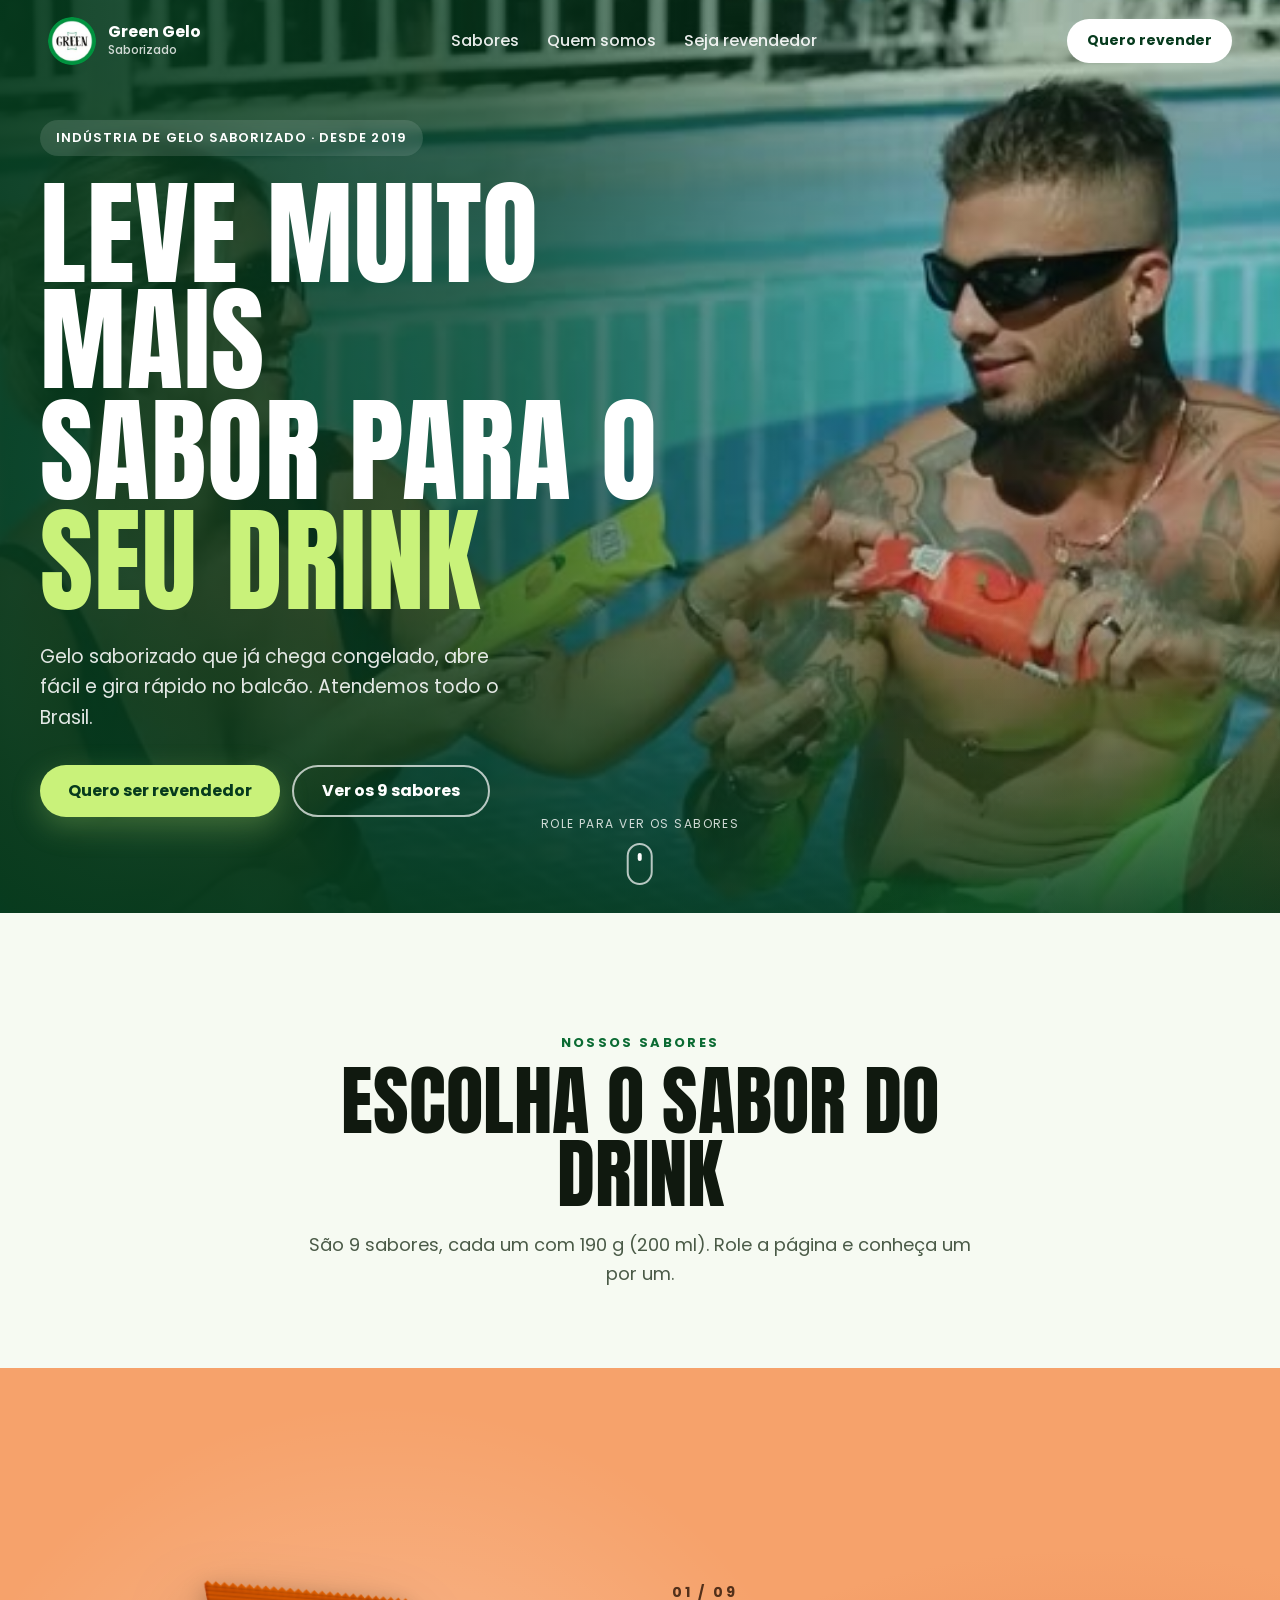
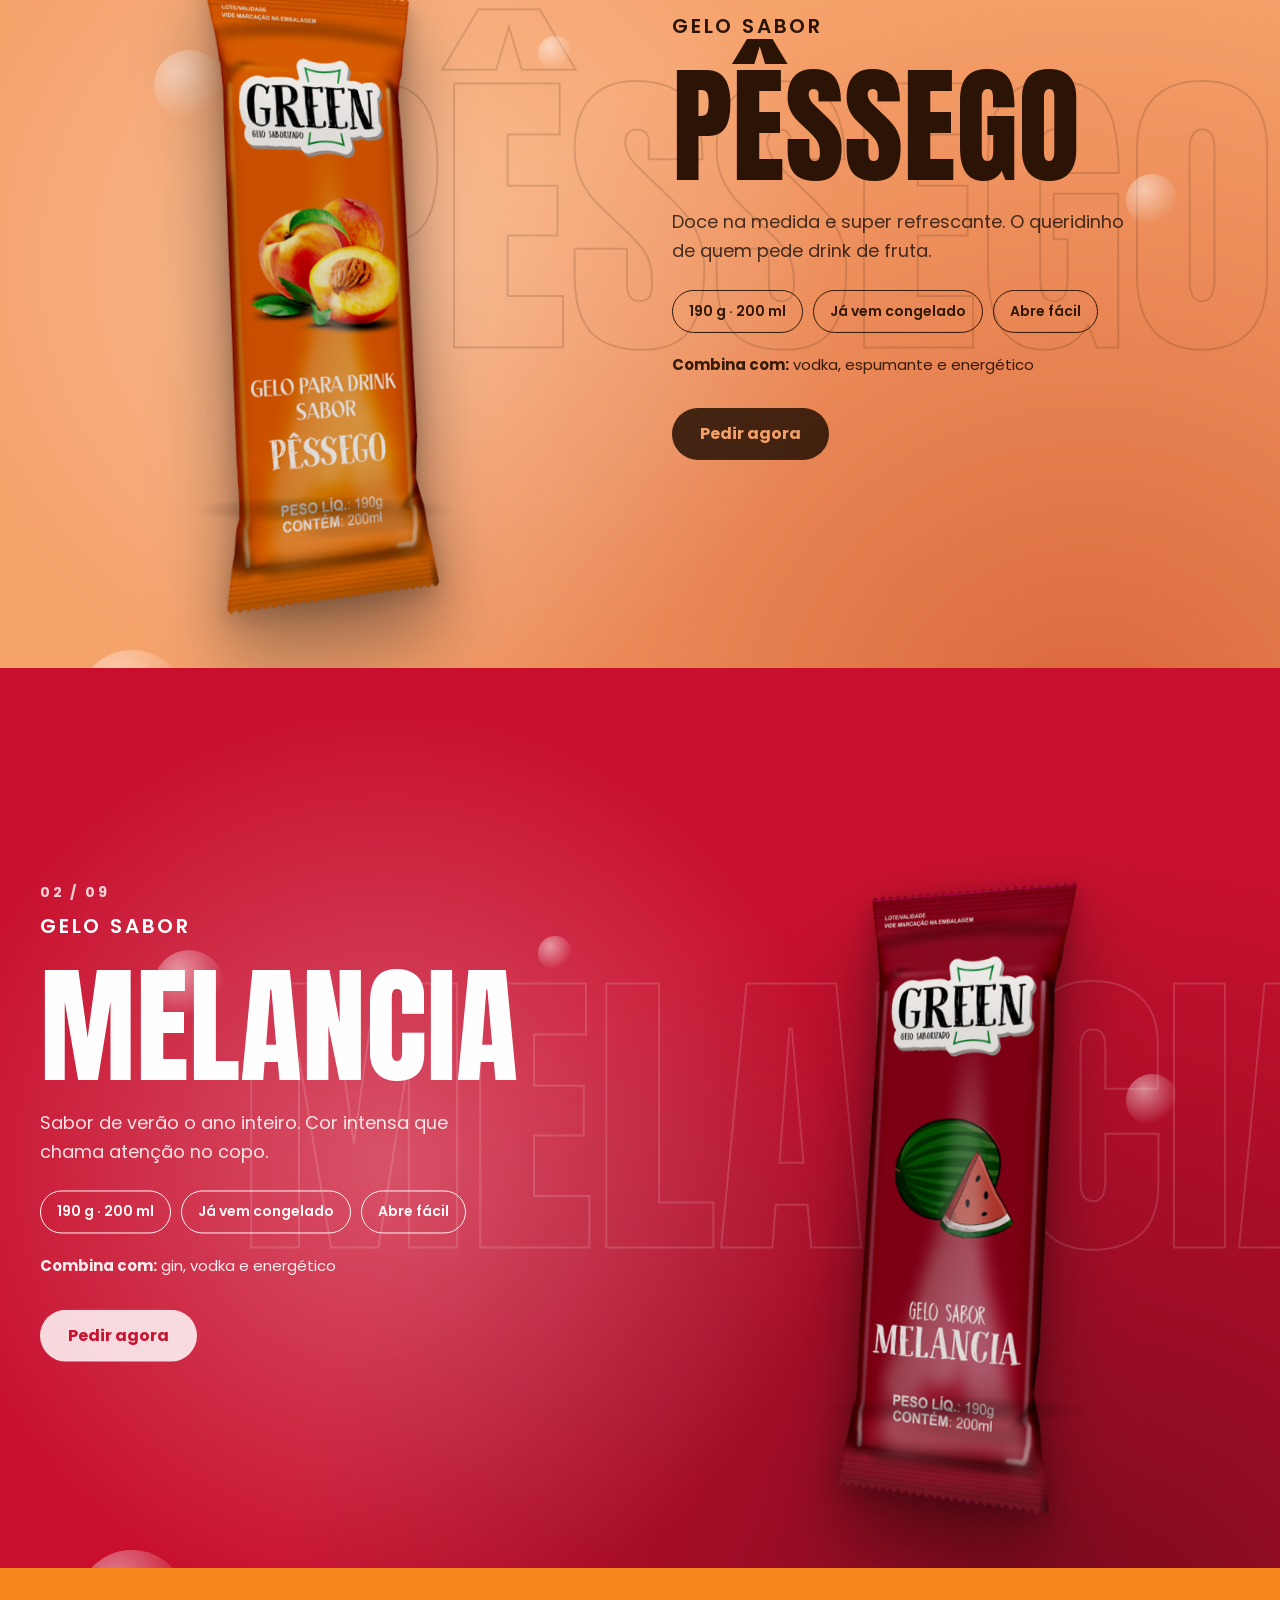
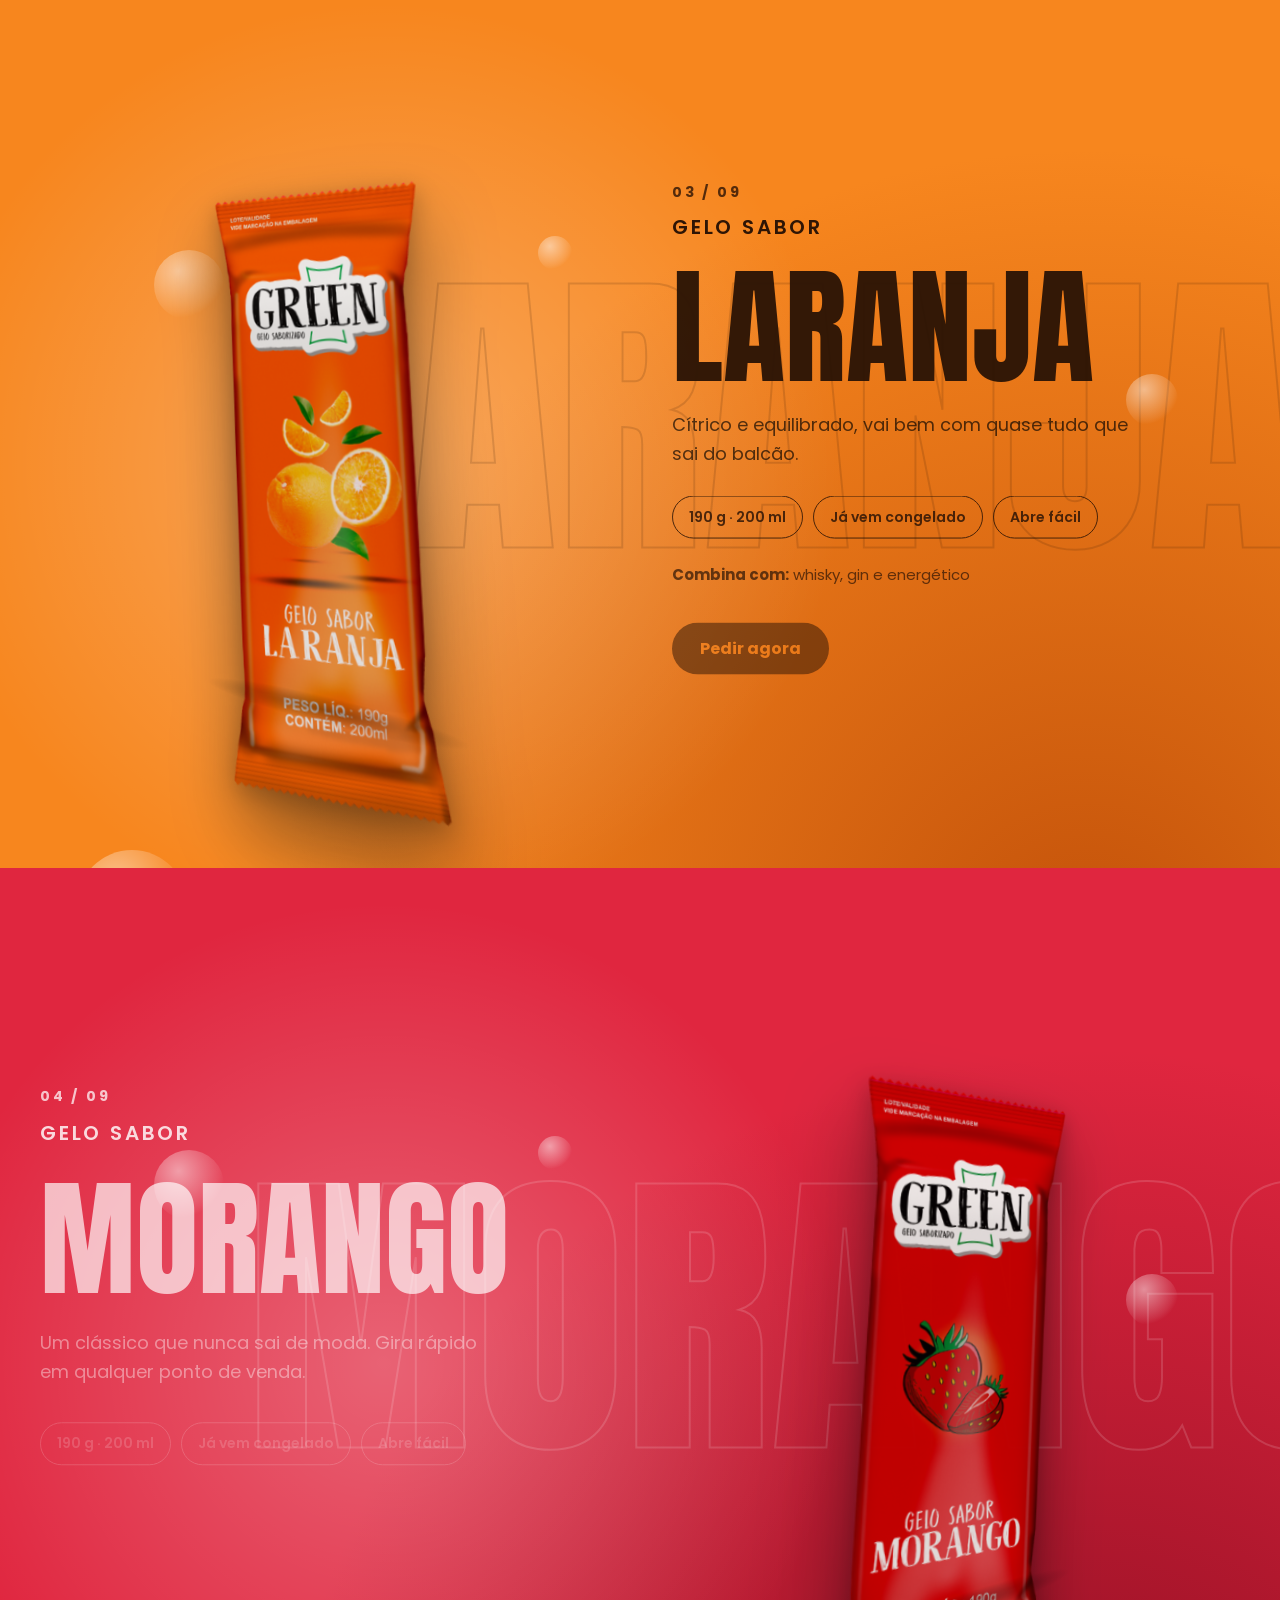
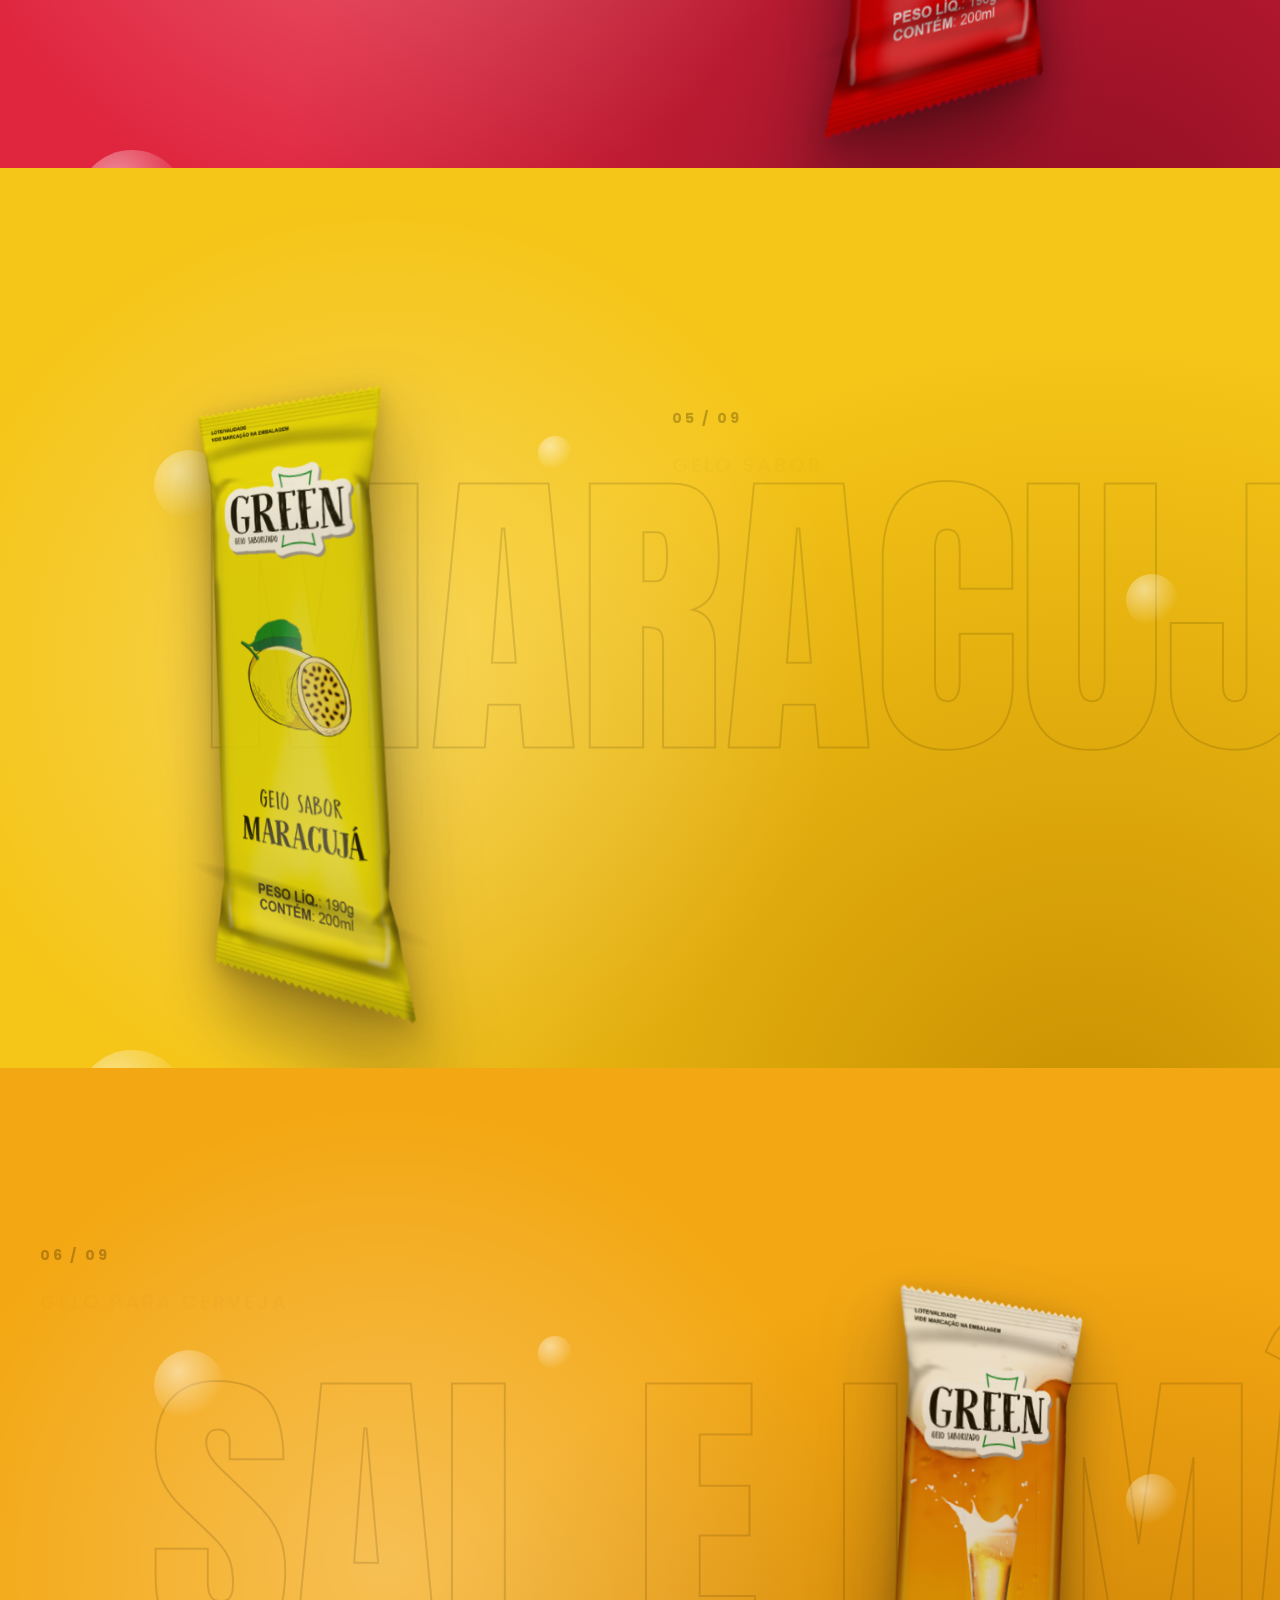
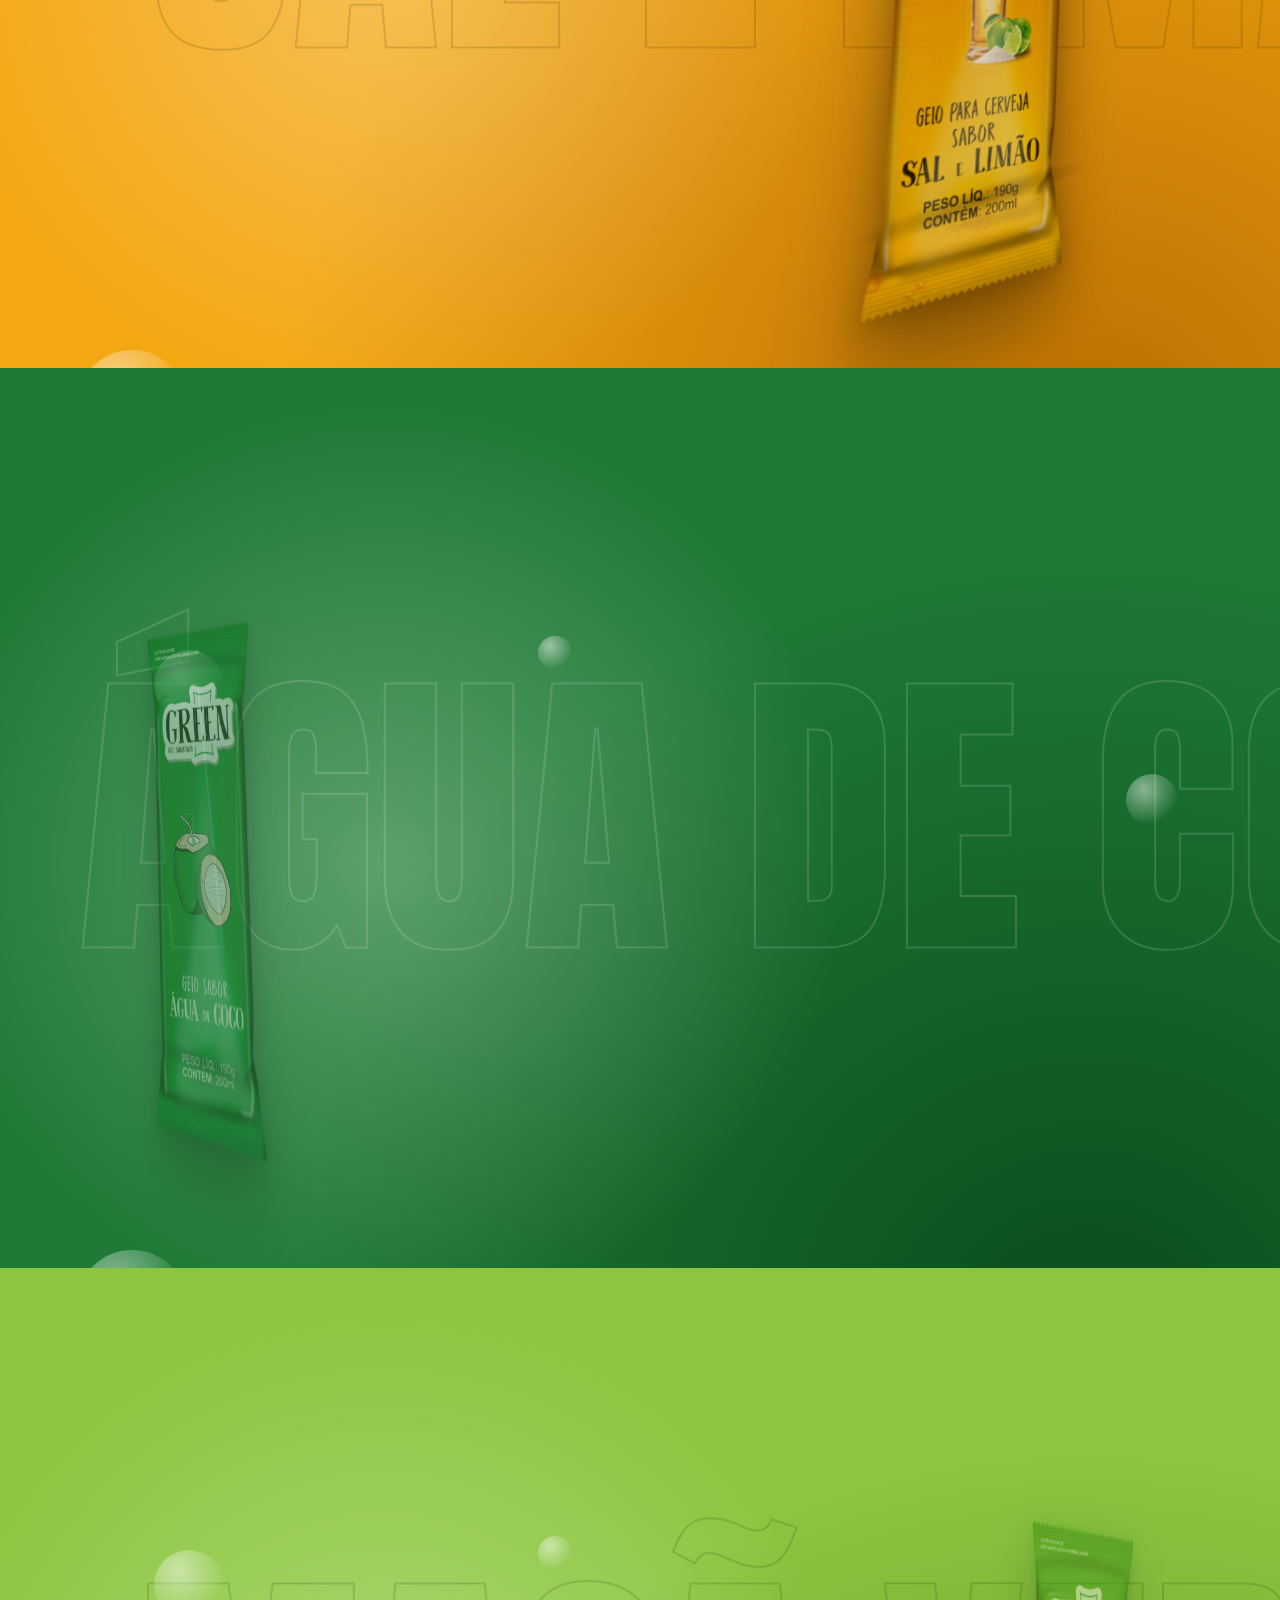
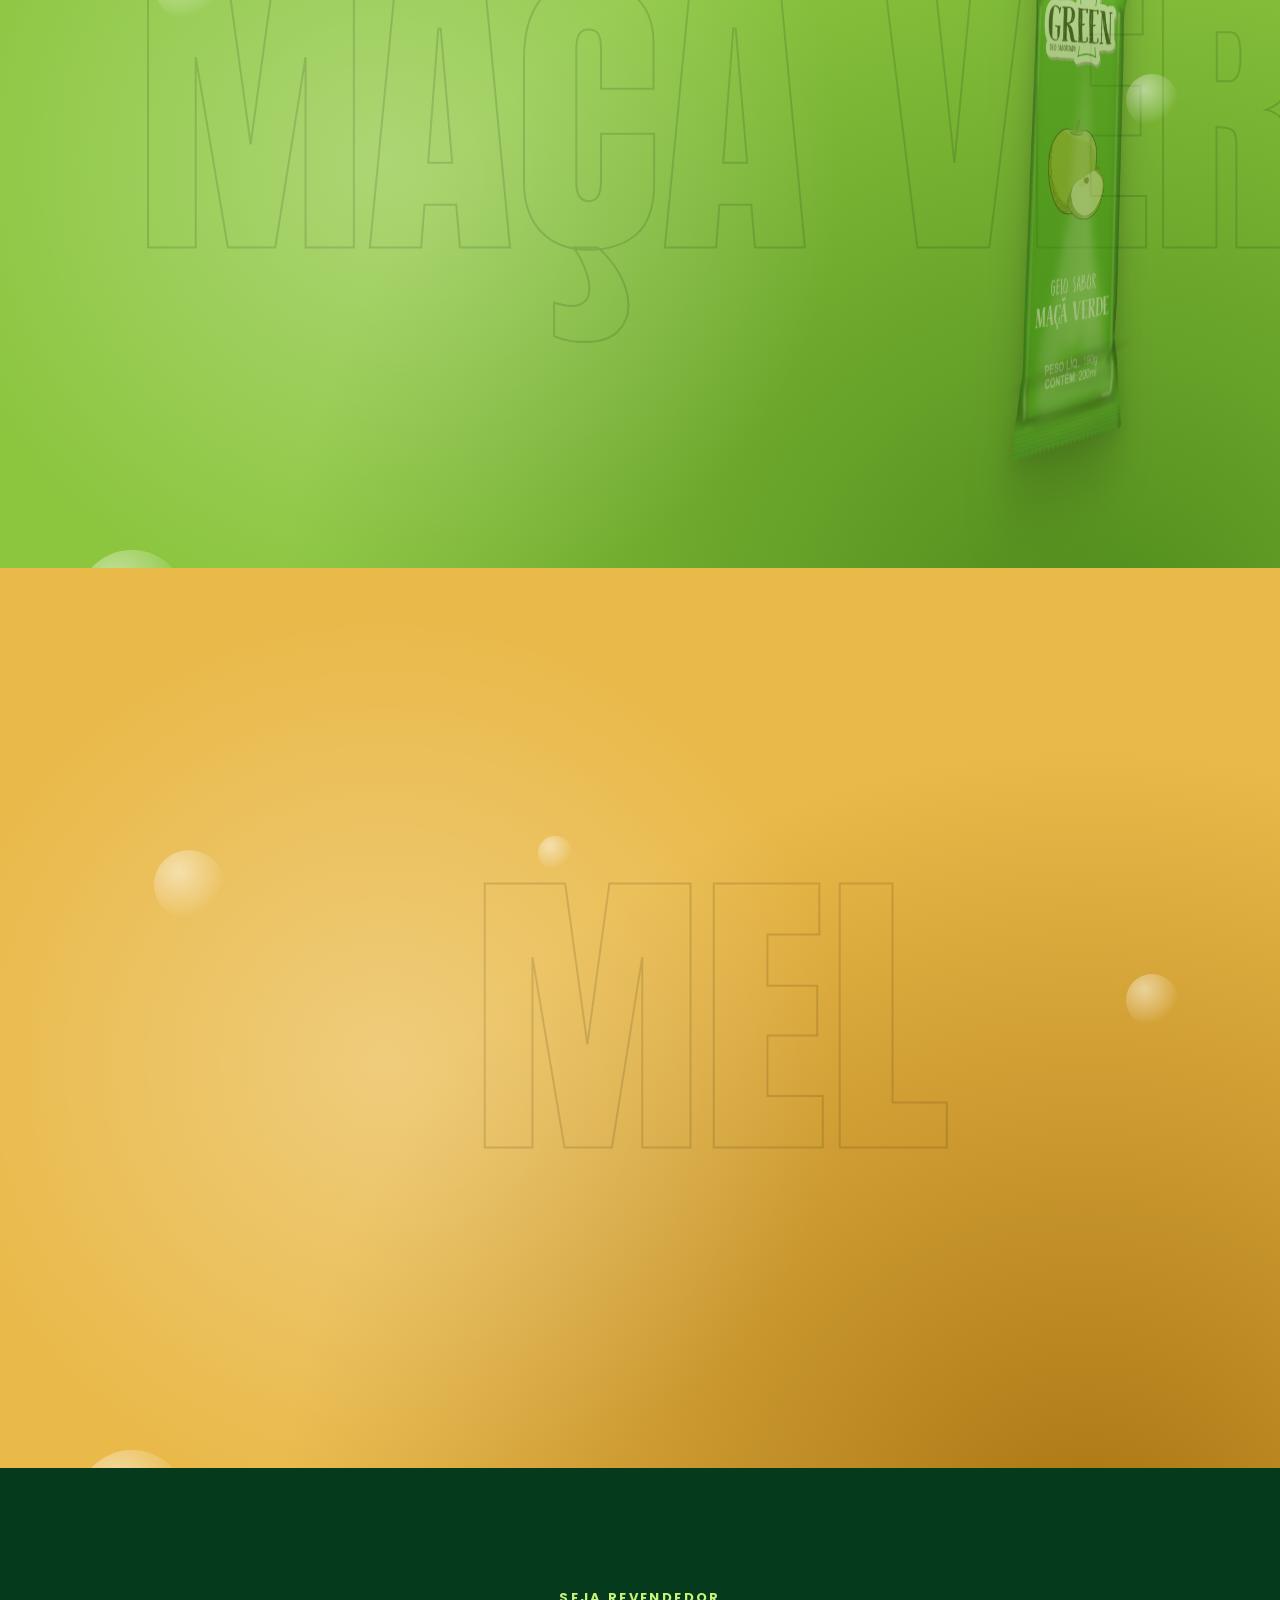
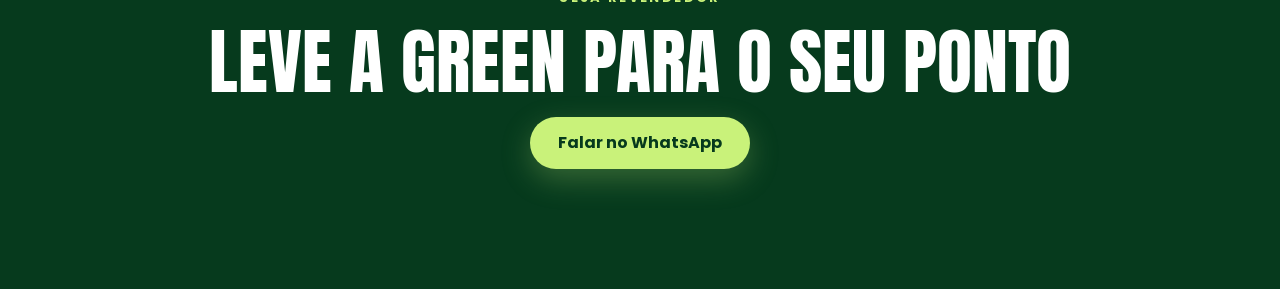
==== index.html @ b9107d9c "v1: hero com vídeo em tela cheia e banners de sabor animados Co-Authored-By: Claude Opus 5.5 <norepl" ====
<!doctype html>
<html lang="pt-BR">
<head>
  <meta charset="utf-8">
  <meta name="viewport" content="width=device-width, initial-scale=1">
  <title>Green Gelo Saborizado | Gelo para drink para revendedores</title>
  <meta name="description" content="Indústria de gelo saborizado em São Paulo desde 2019. 9 sabores, já vem congelado e reposição rápida. Seja um revendedor Green.">
  <meta name="theme-color" content="#063A1D">
  <link rel="icon" href="assets/img/logo-green.png">
  <link rel="preconnect" href="https://fonts.googleapis.com">
  <link rel="preconnect" href="https://fonts.gstatic.com" crossorigin>
  <link href="https://fonts.googleapis.com/css2?family=Anton&family=Poppins:wght@400;500;600;700;800&display=swap" rel="stylesheet">
  <link rel="stylesheet" href="css/style.css">
</head>
<body>

  <!-- ============ CABEÇALHO ============ -->
  <header class="topo" id="topo">
    <a class="topo__marca" href="#inicio" aria-label="Green Gelo Saborizado — início">
      <img src="assets/img/logo-green.png" alt="" width="48" height="48">
      <span>Green Gelo<br><small>Saborizado</small></span>
    </a>
    <nav class="topo__nav" aria-label="Menu principal">
      <a href="#sabores">Sabores</a>
      <a href="#quem-somos">Quem somos</a>
      <a href="#revenda">Seja revendedor</a>
    </nav>
    <a class="botao botao--claro topo__cta" href="#revenda">Quero revender</a>
  </header>

  <main>

    <!-- ============ SEÇÃO 1 · HERO COM VÍDEO EM TELA CHEIA ============ -->
    <section class="hero" id="inicio">
      <video class="hero__video" autoplay muted loop playsinline preload="auto"
             poster="assets/video/hero-poster.jpg" aria-hidden="true">
        <source src="assets/video/hero-loop.mp4" type="video/mp4">
      </video>
      <div class="hero__sombra" aria-hidden="true"></div>

      <div class="hero__conteudo">
        <p class="hero__selo">Indústria de gelo saborizado · Desde 2019</p>
        <h1 class="hero__titulo">
          <span class="linha"><span>Leve muito mais</span></span>
          <span class="linha"><span>sabor para o</span></span>
          <span class="linha"><span class="destaque">seu drink</span></span>
        </h1>
        <p class="hero__texto">Gelo saborizado que já chega congelado, abre fácil e gira rápido no balcão. Atendemos todo o Brasil.</p>
        <div class="hero__acoes">
          <a class="botao botao--limao" href="#revenda">Quero ser revendedor</a>
          <a class="botao botao--contorno" href="#sabores">Ver os 9 sabores</a>
        </div>
      </div>

      <a class="hero__rolar" href="#sabores" aria-label="Rolar para os sabores">
        <span>Role para ver os sabores</span>
        <i aria-hidden="true"></i>
      </a>
    </section>

    <!-- ============ SEÇÃO 2 · SABORES (BANNERS NO SCROLL) ============ -->
    <section class="sabores" id="sabores" aria-label="Sabores">
      <header class="sabores__intro">
        <p class="rotulo">Nossos sabores</p>
        <h2>Escolha o sabor do drink</h2>
        <p>São 9 sabores, cada um com 190 g (200 ml). Role a página e conheça um por um.</p>
      </header>

      <!-- Navegação lateral (pontos) -->
      <nav class="sabores__pontos" aria-label="Ir para um sabor" id="pontos"></nav>

      <!-- Os banners são gerados pelo js/main.js a partir da lista SABORES -->
      <div id="lista-sabores"></div>
    </section>

    <!-- Próximas seções entram aqui (quem somos, revenda, FAQ...) -->
    <section class="proxima" id="revenda">
      <p class="rotulo">Seja revendedor</p>
      <h2>Leve a Green para o seu ponto</h2>
      <a class="botao botao--limao" href="https://wa.me/5511994814543?text=Ol%C3%A1%2C%20Green!%20Vim%20pelo%20site%20e%20quero%20saber%20como%20ser%20revendedor.">Falar no WhatsApp</a>
    </section>

  </main>

  <template id="tpl-sabor">
    <article class="banner">
      <div class="banner__fundo" aria-hidden="true">
        <span class="banner__marca-dagua"></span>
        <span class="bolha b1"></span><span class="bolha b2"></span><span class="bolha b3"></span>
        <span class="bolha b4"></span><span class="bolha b5"></span>
      </div>
      <div class="banner__grade">
        <div class="banner__palco">
          <div class="banner__pacote">
            <div class="banner__flutua">
              <img class="banner__img" alt="" width="286" height="760" loading="lazy">
            </div>
          </div>
          <span class="banner__chao" aria-hidden="true"></span>
        </div>
        <div class="banner__info">
          <p class="banner__contador"></p>
          <p class="banner__pre"></p>
          <h3 class="banner__nome"></h3>
          <p class="banner__desc"></p>
          <ul class="banner__fichas"></ul>
          <p class="banner__combina"></p>
          <a class="botao banner__botao" target="_blank" rel="noopener">Pedir agora</a>
        </div>
      </div>
    </article>
  </template>

  <script src="js/vendor/gsap.min.js"></script>
  <script src="js/vendor/ScrollTrigger.min.js"></script>
  <script src="js/main.js"></script>
</body>
</html>
---- css/style.css ----
/* =========================================================
   Green Gelo — nova versão
   Fontes: Anton (títulos) + Poppins (texto)
   ========================================================= */

:root{
  --verde-noite:#063A1D;
  --verde:#0B6B33;
  --verde-vivo:#16A34A;
  --limao:#C9F27A;
  --creme:#F6FAF2;
  --tinta:#10190F;
  --raio:999px;
  --largura:1200px;
  --fonte-titulo:"Anton", "Impact", sans-serif;
  --fonte-texto:"Poppins", system-ui, sans-serif;
}

*,*::before,*::after{box-sizing:border-box}
html{scroll-behavior:smooth}
body{margin:0;font-family:var(--fonte-texto);color:var(--tinta);background:var(--verde-noite);-webkit-font-smoothing:antialiased}
img,video{display:block;max-width:100%}
a{color:inherit}
h1,h2,h3{margin:0}

/* ---------- Botões ---------- */
.botao{display:inline-flex;align-items:center;justify-content:center;gap:10px;min-height:52px;padding:0 28px;border-radius:var(--raio);font-weight:700;font-size:16px;text-decoration:none;transition:transform .25s ease, background-color .25s ease, color .25s ease, box-shadow .25s ease}
.botao:hover{transform:translateY(-2px)}
.botao:focus-visible{outline:3px solid #fff;outline-offset:3px}
.botao--limao{background:var(--limao);color:var(--verde-noite);box-shadow:0 10px 30px rgba(201,242,122,.25)}
.botao--claro{background:#fff;color:var(--verde-noite)}
.botao--contorno{border:2px solid rgba(255,255,255,.7);color:#fff}
.botao--contorno:hover{background:#fff;color:var(--verde-noite)}
.rotulo{margin:0 0 12px;font-size:13px;font-weight:700;letter-spacing:.18em;text-transform:uppercase}

/* ---------- Cabeçalho ---------- */
.topo{position:fixed;inset:0 0 auto 0;z-index:50;display:flex;align-items:center;justify-content:space-between;gap:24px;padding:16px clamp(16px,4vw,48px);color:#fff;transition:background-color .35s ease, padding .35s ease, box-shadow .35s ease}
.topo.rolou{background:rgba(6,58,29,.92);backdrop-filter:blur(10px);padding-block:10px;box-shadow:0 8px 30px rgba(0,0,0,.2)}
.topo__marca{display:flex;align-items:center;gap:12px;text-decoration:none;font-weight:700;line-height:1.05}
.topo__marca img{width:48px;height:48px;border-radius:50%}
.topo__marca small{font-weight:500;font-size:12px;opacity:.8}
.topo__nav{display:flex;gap:28px;font-weight:500}
.topo__nav a{text-decoration:none;padding:12px 0;opacity:.9}
.topo__nav a:hover{opacity:1;text-decoration:underline;text-underline-offset:6px}
.topo__cta{min-height:44px;padding:0 20px;font-size:14px}

/* ---------- Seção 1 · Hero ---------- */
.hero{position:relative;min-height:100vh;min-height:100svh;display:flex;align-items:center;overflow:hidden;color:#fff;isolation:isolate}
.hero__video{position:absolute;inset:0;width:100%;height:100%;object-fit:cover;object-position:center 40%;z-index:-2;transform:scale(1.05)}
.hero__sombra{position:absolute;inset:0;z-index:-1;background:
  linear-gradient(90deg, rgba(6,58,29,.92) 0%, rgba(6,58,29,.70) 38%, rgba(6,58,29,.15) 75%),
  linear-gradient(0deg, rgba(6,58,29,.85) 0%, rgba(6,58,29,0) 35%)}
.hero__conteudo{width:min(var(--largura),100% - 32px);margin:0 auto;padding:120px 0 96px}
.hero__selo{display:inline-block;margin:0 0 24px;padding:8px 16px;border-radius:var(--raio);background:rgba(255,255,255,.12);backdrop-filter:blur(6px);font-size:13px;font-weight:600;letter-spacing:.08em;text-transform:uppercase}
.hero__titulo{font-family:var(--fonte-titulo);font-weight:400;text-transform:uppercase;font-size:clamp(52px,9vw,128px);line-height:.92;letter-spacing:.01em;max-width:11ch}
.hero__titulo .linha{display:block;overflow:hidden;padding-bottom:.04em}
.hero__titulo .linha > span{display:inline-block}
.hero__titulo .destaque{color:var(--limao)}
.hero__texto{max-width:480px;margin:24px 0 32px;font-size:clamp(16px,1.6vw,19px);line-height:1.6;color:rgba(255,255,255,.88)}
.hero__acoes{display:flex;flex-wrap:wrap;gap:12px}
.hero__rolar{position:absolute;left:50%;bottom:28px;transform:translateX(-50%);display:flex;flex-direction:column;align-items:center;gap:10px;font-size:12px;letter-spacing:.12em;text-transform:uppercase;text-decoration:none;color:rgba(255,255,255,.8)}
.hero__rolar i{width:26px;height:42px;border:2px solid rgba(255,255,255,.7);border-radius:14px;position:relative}
.hero__rolar i::after{content:"";position:absolute;left:50%;top:8px;width:4px;height:8px;margin-left:-2px;border-radius:2px;background:#fff;animation:rolar 1.6s ease-in-out infinite}
@keyframes rolar{0%{transform:translateY(0);opacity:1}70%{transform:translateY(14px);opacity:0}100%{opacity:0}}

/* ---------- Seção 2 · Sabores ---------- */
.sabores{position:relative;background:var(--creme)}
.sabores__intro{text-align:center;padding:120px 16px 80px;max-width:720px;margin:0 auto}
.sabores__intro .rotulo{color:var(--verde)}
.sabores__intro h2{font-family:var(--fonte-titulo);font-weight:400;text-transform:uppercase;font-size:clamp(40px,6vw,80px);line-height:.95}
.sabores__intro p:last-child{margin:20px 0 0;font-size:18px;line-height:1.6;color:#4A5A47}

/* pontos laterais */
.sabores__pontos{position:fixed;right:clamp(10px,2vw,28px);top:50%;transform:translateY(-50%);z-index:40;display:flex;flex-direction:column;gap:6px;opacity:0;pointer-events:none;transition:opacity .3s ease}
.sabores__pontos.visivel{opacity:1;pointer-events:auto}
.sabores__pontos a{width:28px;height:28px;display:flex;align-items:center;justify-content:center}
.sabores__pontos a::before{content:"";width:10px;height:10px;border-radius:50%;background:currentColor;opacity:.4;transition:transform .25s ease, opacity .25s ease}
.sabores__pontos a.ativo::before{opacity:1;transform:scale(1.5)}
.sabores__pontos a span{position:absolute;width:1px;height:1px;overflow:hidden;clip:rect(0 0 0 0)}

/* banner de cada sabor */
.banner{--cor:#0B6B33;--cor-escura:#063A1D;--texto:#fff;--texto-suave:rgba(255,255,255,.85);--acento:#C9F27A;
  position:relative;min-height:100vh;min-height:100svh;display:flex;align-items:center;overflow:hidden;background:var(--cor);color:var(--texto);isolation:isolate}
.banner__fundo{position:absolute;inset:0;z-index:-1;pointer-events:none;background:radial-gradient(circle at 30% 55%, rgba(255,255,255,.28) 0%, rgba(255,255,255,0) 45%), radial-gradient(circle at 85% 110%, var(--cor-escura) 0%, rgba(0,0,0,0) 55%)}
.banner__marca-dagua{position:absolute;left:50%;top:50%;transform:translate(-50%,-50%);white-space:nowrap;font-family:var(--fonte-titulo);text-transform:uppercase;font-size:clamp(120px,24vw,360px);line-height:1;color:transparent;-webkit-text-stroke:2px var(--texto);opacity:.14}
.bolha{position:absolute;border-radius:50%;background:radial-gradient(circle at 35% 30%, rgba(255,255,255,.9), rgba(255,255,255,.15) 60%, rgba(255,255,255,0) 70%);opacity:.55}
.b1{width:70px;height:70px;left:12%;top:18%}
.b2{width:34px;height:34px;left:42%;top:12%}
.b3{width:110px;height:110px;left:6%;bottom:12%}
.b4{width:22px;height:22px;left:48%;bottom:22%}
.b5{width:52px;height:52px;right:8%;top:14%}

.banner__grade{width:min(var(--largura),100% - 32px);margin:0 auto;display:grid;grid-template-columns:minmax(0,1fr) minmax(0,1fr);gap:clamp(24px,5vw,80px);align-items:center;padding:96px 0}
.banner--invertido .banner__palco{order:2}

.banner__palco{position:relative;display:flex;justify-content:center;align-items:center;perspective:1200px;min-height:72vh}
.banner__pacote{transform-style:preserve-3d;will-change:transform}
.banner__flutua{animation:flutuar 5s ease-in-out infinite;transform-style:preserve-3d}
.banner__img{height:min(68vh,640px);width:auto;filter:drop-shadow(0 40px 40px rgba(0,0,0,.35)) drop-shadow(0 8px 12px rgba(0,0,0,.25))}
.banner__chao{position:absolute;bottom:2vh;left:50%;width:46%;height:28px;margin-left:-23%;border-radius:50%;background:radial-gradient(closest-side, rgba(0,0,0,.35), rgba(0,0,0,0));animation:sombra 5s ease-in-out infinite}
@keyframes flutuar{0%,100%{transform:translateY(0) rotateZ(-2deg)}50%{transform:translateY(-18px) rotateZ(2deg)}}
@keyframes sombra{0%,100%{transform:scaleX(1);opacity:1}50%{transform:scaleX(.82);opacity:.7}}

.banner__contador{margin:0 0 8px;font-weight:700;font-size:14px;letter-spacing:.2em;opacity:.8}
.banner__pre{margin:0;font-weight:600;font-size:clamp(16px,1.6vw,20px);letter-spacing:.14em;text-transform:uppercase}
.banner__nome{font-family:var(--fonte-titulo);font-weight:400;text-transform:uppercase;font-size:clamp(64px,10vw,150px);line-height:.98;margin:14px 0 20px;padding-top:.06em}
.banner__desc{max-width:460px;margin:0 0 24px;font-size:clamp(16px,1.4vw,18px);line-height:1.6;color:var(--texto-suave)}
.banner__fichas{list-style:none;margin:0 0 20px;padding:0;display:flex;flex-wrap:wrap;gap:10px}
.banner__fichas li{padding:10px 16px;border-radius:var(--raio);border:1.5px solid currentColor;font-size:14px;font-weight:600}
.banner__combina{margin:0 0 28px;font-size:15px;line-height:1.5}
.banner__combina strong{font-weight:700}
.banner__botao{background:var(--texto);color:var(--cor)}
.banner__botao:hover{box-shadow:0 12px 30px rgba(0,0,0,.25)}

/* próxima seção (placeholder) */
.proxima{background:var(--verde-noite);color:#fff;text-align:center;padding:120px 16px;display:flex;flex-direction:column;align-items:center;gap:20px}
.proxima .rotulo{color:var(--limao);margin:0}
.proxima h2{font-family:var(--fonte-titulo);font-weight:400;text-transform:uppercase;font-size:clamp(40px,6vw,72px);line-height:.95}

/* ---------- Responsivo ---------- */
@media (max-width: 900px){
  .topo__nav{display:none}
  .banner__grade{grid-template-columns:1fr;gap:8px;padding:88px 0 64px;text-align:center}
  .banner--invertido .banner__palco{order:0}
  .banner__palco{min-height:auto}
  .banner__img{height:min(46vh,420px)}
  .banner__desc{margin-inline:auto}
  .banner__fichas{justify-content:center}
  .banner__chao{bottom:-6px}
  .sabores__pontos{display:none}
  .hero__sombra{background:linear-gradient(0deg, rgba(6,58,29,.95) 0%, rgba(6,58,29,.55) 55%, rgba(6,58,29,.35) 100%)}
  .hero__conteudo{align-self:flex-end;padding-bottom:48px}
  .hero__rolar{display:none}
  .hero__selo{font-size:11px}
}
@media (max-width: 520px){
  .topo__cta{display:none}
  .hero__acoes .botao{width:100%}
}

/* ---------- Menos movimento ---------- */
@media (prefers-reduced-motion: reduce){
  html{scroll-behavior:auto}
  .hero__video{display:none}
  .hero{background:url("../assets/video/hero-poster.jpg") center/cover}
  .banner__flutua,.banner__chao,.hero__rolar i::after{animation:none}
}
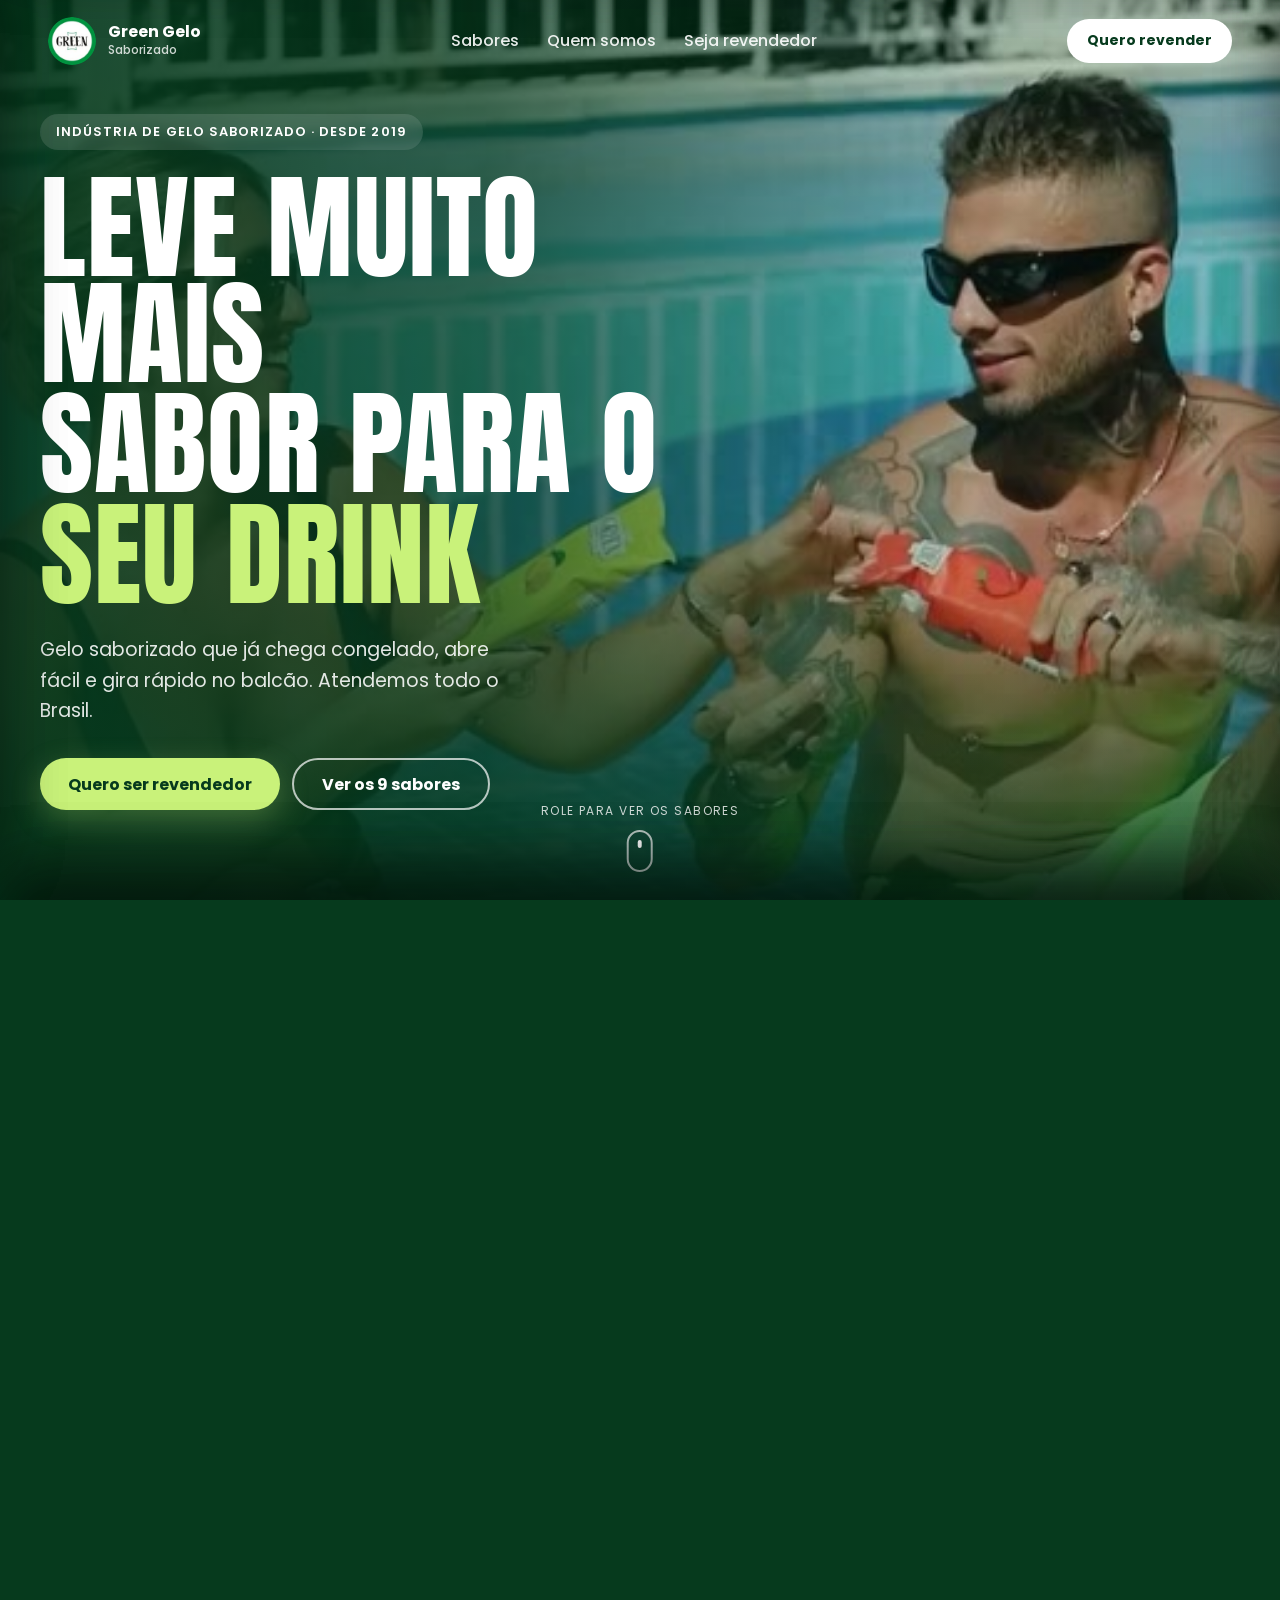
==== commit faaeec33: "v2: transições de sobreposição entre as seções - Computador: todas as seções viram painéis empilhado" ====
--- a/index.html
+++ b/index.html
@@ -28,10 +28,10 @@
     <a class="botao botao--claro topo__cta" href="#revenda">Quero revender</a>
   </header>
 
-  <main>
+  <main id="palco" class="palco">
 
     <!-- ============ SEÇÃO 1 · HERO COM VÍDEO EM TELA CHEIA ============ -->
-    <section class="hero" id="inicio">
+    <section class="painel hero" id="inicio">
       <video class="hero__video" autoplay muted loop playsinline preload="auto"
              poster="assets/video/hero-poster.jpg" aria-hidden="true">
         <source src="assets/video/hero-loop.mp4" type="video/mp4">
@@ -58,23 +58,20 @@
       </a>
     </section>
 
-    <!-- ============ SEÇÃO 2 · SABORES (BANNERS NO SCROLL) ============ -->
-    <section class="sabores" id="sabores" aria-label="Sabores">
-      <header class="sabores__intro">
+    <!-- ============ SEÇÃO 2 · SABORES ============ -->
+    <section class="painel sabores-intro" id="sabores" aria-label="Sabores">
+      <div class="sabores-intro__conteudo">
         <p class="rotulo">Nossos sabores</p>
         <h2>Escolha o sabor do drink</h2>
         <p>São 9 sabores, cada um com 190 g (200 ml). Role a página e conheça um por um.</p>
-      </header>
-
-      <!-- Navegação lateral (pontos) -->
-      <nav class="sabores__pontos" aria-label="Ir para um sabor" id="pontos"></nav>
-
-      <!-- Os banners são gerados pelo js/main.js a partir da lista SABORES -->
-      <div id="lista-sabores"></div>
+      </div>
     </section>
 
+    <!-- Os banners de sabor são gerados pelo js/main.js (lista SABORES) e entram aqui,
+         logo antes da seção de revenda -->
+
     <!-- Próximas seções entram aqui (quem somos, revenda, FAQ...) -->
-    <section class="proxima" id="revenda">
+    <section class="painel proxima" id="revenda">
       <p class="rotulo">Seja revendedor</p>
       <h2>Leve a Green para o seu ponto</h2>
       <a class="botao botao--limao" href="https://wa.me/5511994814543?text=Ol%C3%A1%2C%20Green!%20Vim%20pelo%20site%20e%20quero%20saber%20como%20ser%20revendedor.">Falar no WhatsApp</a>
@@ -82,8 +79,11 @@
 
   </main>
 
+  <!-- Navegação lateral dos sabores (pontos) -->
+  <nav class="sabores__pontos" aria-label="Ir para um sabor" id="pontos"></nav>
+
   <template id="tpl-sabor">
-    <article class="banner">
+    <article class="painel banner">
       <div class="banner__fundo" aria-hidden="true">
         <span class="banner__marca-dagua"></span>
         <span class="bolha b1"></span><span class="bolha b2"></span><span class="bolha b3"></span>
--- a/css/style.css
+++ b/css/style.css
@@ -64,11 +64,11 @@
 @keyframes rolar{0%{transform:translateY(0);opacity:1}70%{transform:translateY(14px);opacity:0}100%{opacity:0}}
 
 /* ---------- Seção 2 · Sabores ---------- */
-.sabores{position:relative;background:var(--creme)}
-.sabores__intro{text-align:center;padding:120px 16px 80px;max-width:720px;margin:0 auto}
-.sabores__intro .rotulo{color:var(--verde)}
-.sabores__intro h2{font-family:var(--fonte-titulo);font-weight:400;text-transform:uppercase;font-size:clamp(40px,6vw,80px);line-height:.95}
-.sabores__intro p:last-child{margin:20px 0 0;font-size:18px;line-height:1.6;color:#4A5A47}
+.sabores-intro{position:relative;min-height:100vh;min-height:100svh;display:flex;align-items:center;justify-content:center;background:var(--creme);overflow:hidden}
+.sabores-intro__conteudo{text-align:center;padding:120px 16px 80px;max-width:760px;margin:0 auto}
+.sabores-intro .rotulo{color:var(--verde)}
+.sabores-intro h2{font-family:var(--fonte-titulo);font-weight:400;text-transform:uppercase;font-size:clamp(48px,8vw,120px);line-height:.95}
+.sabores-intro p:last-child{margin:20px 0 0;font-size:18px;line-height:1.6;color:#4A5A47}
 
 /* pontos laterais */
 .sabores__pontos{position:fixed;right:clamp(10px,2vw,28px);top:50%;transform:translateY(-50%);z-index:40;display:flex;flex-direction:column;gap:6px;opacity:0;pointer-events:none;transition:opacity .3s ease}
@@ -113,9 +113,29 @@
 .banner__botao:hover{box-shadow:0 12px 30px rgba(0,0,0,.25)}
 
 /* próxima seção (placeholder) */
-.proxima{background:var(--verde-noite);color:#fff;text-align:center;padding:120px 16px;display:flex;flex-direction:column;align-items:center;gap:20px}
+.proxima{position:relative;min-height:100vh;min-height:100svh;background:var(--verde-noite);color:#fff;text-align:center;padding:120px 16px;display:flex;flex-direction:column;align-items:center;justify-content:center;gap:20px;overflow:hidden}
 .proxima .rotulo{color:var(--limao);margin:0}
 .proxima h2{font-family:var(--fonte-titulo);font-weight:400;text-transform:uppercase;font-size:clamp(40px,6vw,72px);line-height:.95}
+
+
+/* ---------- Transições de sobreposição (v2) ----------
+   O JS adiciona .palco-ativo no <html> no computador.
+   Todas as seções viram "painéis" empilhados numa tela fixa,
+   e cada nova seção entra por cima da anterior. */
+.painel__veu{position:absolute;inset:0;background:#000;opacity:0;pointer-events:none;z-index:5}
+.palco-ativo .palco{position:relative;height:100vh;overflow:hidden;background:var(--verde-noite)}
+.palco-ativo .painel{position:absolute;inset:0;height:100vh;min-height:0;will-change:transform;backface-visibility:hidden}
+.palco-ativo .painel:not(.hero){box-shadow:0 -30px 60px rgba(0,0,0,.25)}
+
+/* telas baixas (notebook) */
+@media (min-width: 901px) and (max-height: 780px){
+  .banner__grade{padding:72px 0 40px}
+  .banner__nome{font-size:clamp(56px,8vw,112px)}
+  .banner__desc{margin-bottom:16px}
+  .banner__fichas{margin-bottom:14px}
+  .banner__combina{margin-bottom:18px}
+  .banner__img{height:min(62vh,560px)}
+}
 
 /* ---------- Responsivo ---------- */
 @media (max-width: 900px){
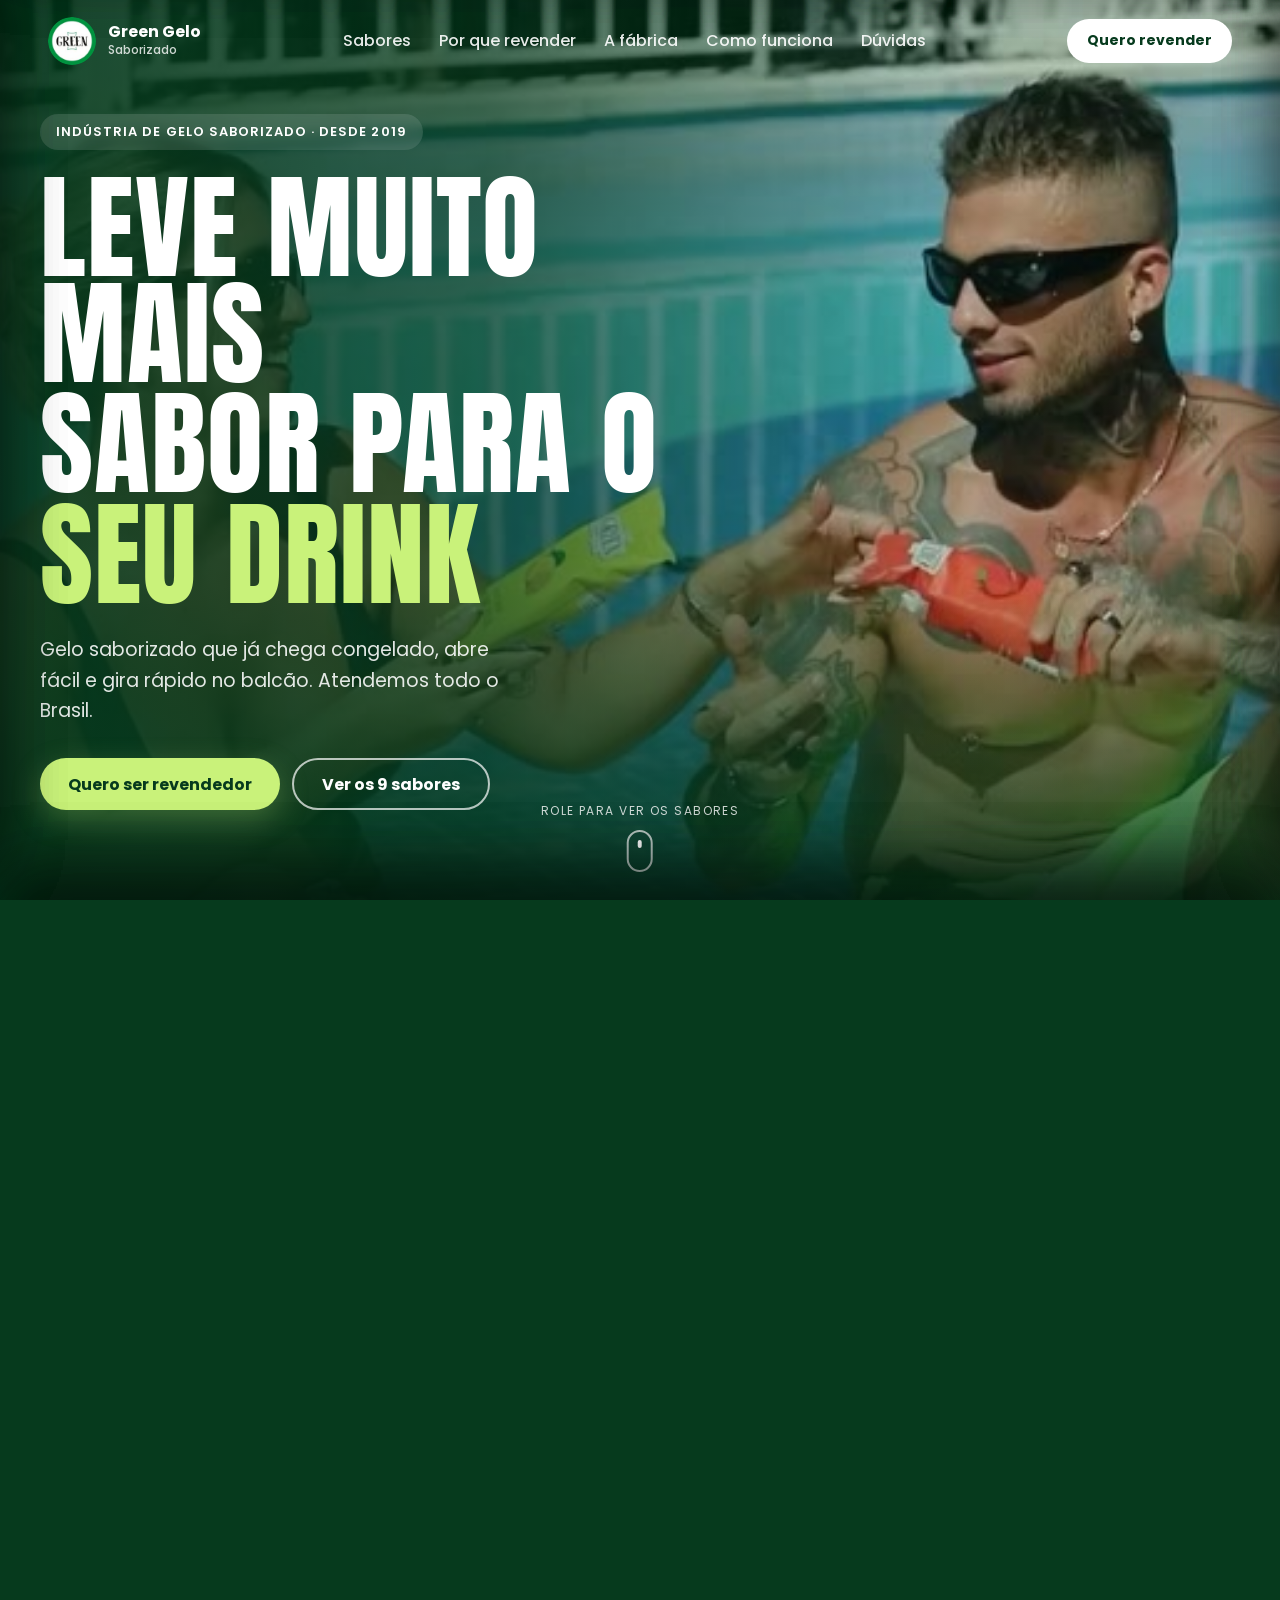
==== commit d4c5e5df: "v3: seções Por que revender, Fábrica, Como funciona, Dúvidas e rodapé - Por que revender: cards dist" ====
--- a/index.html
+++ b/index.html
@@ -22,8 +22,10 @@
     </a>
     <nav class="topo__nav" aria-label="Menu principal">
       <a href="#sabores">Sabores</a>
-      <a href="#quem-somos">Quem somos</a>
-      <a href="#revenda">Seja revendedor</a>
+      <a href="#porque">Por que revender</a>
+      <a href="#fabrica">A fábrica</a>
+      <a href="#como-funciona">Como funciona</a>
+      <a href="#duvidas">Dúvidas</a>
     </nav>
     <a class="botao botao--claro topo__cta" href="#revenda">Quero revender</a>
   </header>
@@ -67,17 +69,147 @@
       </div>
     </section>
 
-    <!-- Os banners de sabor são gerados pelo js/main.js (lista SABORES) e entram aqui,
-         logo antes da seção de revenda -->
-
-    <!-- Próximas seções entram aqui (quem somos, revenda, FAQ...) -->
+    <!-- Os banners de sabor são gerados pelo js/main.js (lista SABORES)
+         e entram aqui, logo antes de "Por que revender" -->
+
+    <!-- ============ SEÇÃO 3 · POR QUE REVENDER ============ -->
+    <section class="painel porque" id="porque" aria-labelledby="porque-titulo">
+      <div class="porque__conteudo">
+        <header class="porque__topo">
+          <p class="rotulo">Por que revender Green</p>
+          <h2 id="porque-titulo">Um produto que o cliente pede de novo</h2>
+          <p>O gelo saborizado transforma qualquer destilado ou energético em drink. Para o seu ponto, isso significa mais saída, ticket maior e cliente voltando.</p>
+        </header>
+        <ul class="porque__cards">
+          <li class="card">
+            <span class="card__icone icone-fabrica" aria-hidden="true">
+              <svg viewBox="0 0 24 24"><path d="M3 21V10l5 3V10l5 3V6h4l1 15z"></path><path d="M3 21h18"></path><path class="fumaca" d="M15 4c0-1 1-1.5 1-2.5"></path></svg>
+            </span>
+            <h3>Indústria 100% regularizada</h3>
+            <p>Produção própria em São Paulo, com padrão de qualidade e segurança em cada lote.</p>
+          </li>
+          <li class="card">
+            <span class="card__icone icone-caixa" aria-hidden="true">
+              <svg viewBox="0 0 24 24"><path d="M3 8l9-5 9 5v8l-9 5-9-5z"></path><path d="M3 8l9 5 9-5"></path><path d="M12 13v8"></path></svg>
+            </span>
+            <h3>Já vem congelado</h3>
+            <p>Agiliza o balcão: sem preparo, sem bagunça. É só servir.</p>
+          </li>
+          <li class="card">
+            <span class="card__icone icone-gota" aria-hidden="true">
+              <svg viewBox="0 0 24 24"><path d="M12 3s6 6.5 6 11a6 6 0 0 1-12 0c0-4.5 6-11 6-11z"></path></svg>
+            </span>
+            <h3>9 sabores que giram</h3>
+            <p class="card__sabores" id="bolinhas-sabores"></p>
+          </li>
+          <li class="card">
+            <span class="card__icone icone-caminhao" aria-hidden="true">
+              <svg viewBox="0 0 24 24"><path d="M2 6h11v10H2z"></path><path d="M13 9h4l3 3v4h-7z"></path><circle cx="6" cy="18" r="2"></circle><circle cx="17" cy="18" r="2"></circle></svg>
+            </span>
+            <h3>Reposição sem dor de cabeça</h3>
+            <p>Acabou o estoque? É só chamar no WhatsApp e nós levamos até você!</p>
+          </li>
+        </ul>
+      </div>
+    </section>
+
+    <!-- ============ SEÇÃO 4 · FÁBRICA ============ -->
+    <section class="painel fabrica" id="fabrica" aria-labelledby="fabrica-titulo">
+      <div class="fabrica__grade">
+        <div class="fabrica__texto">
+          <p class="rotulo">Fabricação própria</p>
+          <h2 id="fabrica-titulo">Direto da fábrica para o seu ponto</h2>
+          <p class="fabrica__desde"><small>Produzindo desde</small> <span class="contador" data-ate="2019">2019</span></p>
+          <p class="fabrica__desc">A Green produz o próprio gelo em São Paulo. Controlamos da produção à entrega para garantir qualidade e regularidade no seu estoque.</p>
+          <ul class="fabrica__lista">
+            <li><svg class="check" viewBox="0 0 24 24" aria-hidden="true"><circle cx="12" cy="12" r="12"></circle><path d="M7 12.5l3.2 3.2L17 9"></path></svg><span>Produção e estoque próprios em São Paulo</span></li>
+            <li><svg class="check" viewBox="0 0 24 24" aria-hidden="true"><circle cx="12" cy="12" r="12"></circle><path d="M7 12.5l3.2 3.2L17 9"></path></svg><span>Indústria 100% regularizada</span></li>
+            <li><svg class="check" viewBox="0 0 24 24" aria-hidden="true"><circle cx="12" cy="12" r="12"></circle><path d="M7 12.5l3.2 3.2L17 9"></path></svg><span>Condições especiais para revendedores e distribuidores</span></li>
+            <li><svg class="check" viewBox="0 0 24 24" aria-hidden="true"><circle cx="12" cy="12" r="12"></circle><path d="M7 12.5l3.2 3.2L17 9"></path></svg><span>Atendimento comercial pelo WhatsApp</span></li>
+          </ul>
+        </div>
+        <div class="fabrica__fotos">
+          <figure class="foto foto--grande">
+            <img src="assets/img/fotos/fabrica-envase.jpg" alt="Máquina de envase do gelo saborizado na fábrica da Green em São Paulo" width="960" height="1280" loading="lazy">
+          </figure>
+          <figure class="foto foto--pequena">
+            <img src="assets/img/fotos/equipe.jpg" alt="Equipe da Green Gelo Saborizado" width="361" height="640" loading="lazy">
+          </figure>
+        </div>
+      </div>
+    </section>
+
+    <!-- ============ SEÇÃO 5 · COMO FUNCIONA ============ -->
+    <section class="painel como" id="como-funciona" aria-labelledby="como-titulo">
+      <div class="como__conteudo">
+        <header class="como__topo">
+          <p class="rotulo">Como funciona</p>
+          <h2 id="como-titulo">Do cadastro à reposição em 4 passos</h2>
+          <p>Atendimento direto com a fábrica, sem intermediários.</p>
+        </header>
+        <div class="rota">
+          <div class="rota__trilho" aria-hidden="true">
+            <span class="rota__progresso"></span>
+            <img class="rota__pacote" src="assets/img/produtos/morango.png" alt="" width="286" height="760">
+          </div>
+          <ol class="rota__passos">
+            <li class="passo"><span class="passo__ponto" aria-hidden="true"></span><span class="passo__num">01</span><h3>Cadastre seu ponto</h3><p>Chame a Green no WhatsApp e informe seu estabelecimento e sua cidade.</p></li>
+            <li class="passo"><span class="passo__ponto" aria-hidden="true"></span><span class="passo__num">02</span><h3>Receba a tabela</h3><p>Enviamos pelo WhatsApp a tabela de revenda, o pedido mínimo e o prazo da sua região.</p></li>
+            <li class="passo"><span class="passo__ponto" aria-hidden="true"></span><span class="passo__num">03</span><h3>Faça o pedido</h3><p>Um consultor Green confirma o pedido e combina a entrega com você.</p></li>
+            <li class="passo"><span class="passo__ponto" aria-hidden="true"></span><span class="passo__num">04</span><h3>Reponha fácil</h3><p>Reposição rápida pelo WhatsApp, sem dor de cabeça.</p></li>
+          </ol>
+        </div>
+      </div>
+    </section>
+
+    <!-- ============ SEÇÃO 6 · CHAMADA FINAL ============ -->
     <section class="painel proxima" id="revenda">
-      <p class="rotulo">Seja revendedor</p>
+      <p class="rotulo">Seja um revendedor</p>
       <h2>Leve a Green para o seu ponto</h2>
-      <a class="botao botao--limao" href="https://wa.me/5511994814543?text=Ol%C3%A1%2C%20Green!%20Vim%20pelo%20site%20e%20quero%20saber%20como%20ser%20revendedor.">Falar no WhatsApp</a>
+      <p class="proxima__texto">Chame a gente no WhatsApp e receba a tabela de revenda, o pedido mínimo e o prazo de entrega da sua região.</p>
+      <div class="proxima__acoes">
+        <a class="botao botao--limao" href="https://wa.me/5511994814543?text=Ol%C3%A1%2C%20Green!%20Vim%20pelo%20site%20e%20quero%20saber%20como%20ser%20revendedor." target="_blank" rel="noopener">Falar no WhatsApp</a>
+        <a class="botao botao--contorno" href="#sabores">Ver os sabores</a>
+      </div>
     </section>
 
   </main>
+
+  <!-- ============ SEÇÃO 7 · DÚVIDAS (rolagem normal) ============ -->
+  <section class="duvidas" id="duvidas" aria-labelledby="duvidas-titulo">
+    <div class="duvidas__conteudo">
+      <header>
+        <p class="rotulo">Dúvidas frequentes</p>
+        <h2 id="duvidas-titulo">Antes de revender</h2>
+      </header>
+      <div class="acordeao" id="acordeao"></div>
+    </div>
+  </section>
+
+  <!-- ============ RODAPÉ ============ -->
+  <footer class="rodape">
+    <div class="rodape__grade">
+      <div class="rodape__marca">
+        <img src="assets/img/logo-green.png" alt="" width="56" height="56">
+        <div>
+          <strong>Green Gelo Saborizado</strong>
+          <p>Indústria de gelo saborizado para drinks em São Paulo desde 2019. Venda exclusiva para revendedores.</p>
+        </div>
+      </div>
+      <nav class="rodape__links" aria-label="Rodapé">
+        <a href="#sabores">Sabores</a>
+        <a href="#porque">Por que revender</a>
+        <a href="#fabrica">A fábrica</a>
+        <a href="#como-funciona">Como funciona</a>
+        <a href="#duvidas">Dúvidas</a>
+      </nav>
+      <div class="rodape__contato">
+        <a href="https://wa.me/5511994814543" target="_blank" rel="noopener">WhatsApp: (11) 99481-4543</a>
+        <a href="https://www.instagram.com/greengelo_br/" target="_blank" rel="noopener">Instagram: @greengelo_br</a>
+      </div>
+    </div>
+    <p class="rodape__legal">Green Gelo Saborizado LTDA · CNPJ 34.041.212/0001-39 · Rua Luis Henrique Pompeu de Camargo, 24 · São Paulo/SP · CEP 04815-350</p>
+  </footer>
 
   <!-- Navegação lateral dos sabores (pontos) -->
   <nav class="sabores__pontos" aria-label="Ir para um sabor" id="pontos"></nav>
--- a/css/style.css
+++ b/css/style.css
@@ -118,6 +118,113 @@
 .proxima h2{font-family:var(--fonte-titulo);font-weight:400;text-transform:uppercase;font-size:clamp(40px,6vw,72px);line-height:.95}
 
 
+/* ---------- utilitário ---------- */
+.so-leitor{position:absolute;width:1px;height:1px;overflow:hidden;clip:rect(0 0 0 0);white-space:nowrap}
+
+/* títulos de seção (padrão) */
+.porque h2,.fabrica h2,.como h2,.duvidas h2{font-family:var(--fonte-titulo);font-weight:400;text-transform:uppercase;line-height:1.02;font-size:clamp(44px,6vw,88px)}
+.fabrica h2{font-size:clamp(44px,5vw,76px)}
+
+/* ---------- Seção 3 · Por que revender ---------- */
+.porque{position:relative;min-height:100vh;min-height:100svh;display:flex;align-items:center;background:#0E7A38;color:#fff;overflow:hidden}
+.porque::before{content:"";position:absolute;inset:0;background:radial-gradient(circle at 15% 20%, rgba(201,242,122,.18), transparent 40%), radial-gradient(circle at 90% 90%, rgba(0,0,0,.25), transparent 50%);pointer-events:none}
+.porque__conteudo{position:relative;width:min(var(--largura),100% - 32px);margin:0 auto;padding:110px 0 70px}
+.porque__topo{max-width:760px;margin:0 auto 48px;text-align:center}
+.porque__topo .rotulo{color:var(--limao)}
+.porque__topo p:last-child{margin:18px auto 0;max-width:620px;font-size:17px;line-height:1.6;color:rgba(255,255,255,.9)}
+.porque__cards{list-style:none;margin:0;padding:0;display:grid;grid-template-columns:repeat(4,minmax(0,1fr));gap:20px}
+.card{position:relative;padding:28px 24px;border-radius:24px;background:rgba(255,255,255,.08);border:1px solid rgba(255,255,255,.22);backdrop-filter:blur(6px);text-align:center;will-change:transform}
+.card h3{font-size:19px;font-weight:700;line-height:1.25;margin:16px 0 8px}
+.card p{margin:0;font-size:15px;line-height:1.55;color:rgba(255,255,255,.88)}
+.card__icone{display:inline-flex;width:64px;height:64px;border-radius:18px;align-items:center;justify-content:center;background:rgba(255,255,255,.14)}
+.card__icone svg{width:32px;height:32px;fill:none;stroke:#fff;stroke-width:1.7;stroke-linecap:round;stroke-linejoin:round;overflow:visible}
+.card__sabores{display:flex;flex-wrap:wrap;justify-content:center;gap:8px;margin-top:4px!important}
+.card__sabores i{width:22px;height:22px;border-radius:50%;border:2px solid rgba(255,255,255,.85);display:block}
+
+/* microanimações dos ícones */
+.fumaca{animation:fumaca 2.4s ease-in-out infinite}
+@keyframes fumaca{0%{transform:translateY(2px);opacity:0}40%{opacity:1}100%{transform:translateY(-4px);opacity:0}}
+.icone-caixa svg{animation:caixa 3s ease-in-out infinite;transform-origin:50% 60%}
+@keyframes caixa{0%,100%{transform:rotate(0)}50%{transform:rotate(-8deg) scale(1.05)}}
+.icone-gota svg{animation:gota 2.2s ease-in infinite}
+@keyframes gota{0%{transform:translateY(-6px);opacity:0}30%{opacity:1}80%{transform:translateY(2px) scaleY(.92)}100%{transform:translateY(2px);opacity:1}}
+.icone-caminhao svg{animation:caminhao 1.2s ease-in-out infinite}
+@keyframes caminhao{0%,100%{transform:translate(0,0)}50%{transform:translate(2px,-1px)}}
+
+/* ---------- Seção 4 · Fábrica ---------- */
+.fabrica{position:relative;min-height:100vh;min-height:100svh;display:flex;align-items:center;background:#FFFFFF;color:var(--tinta);overflow:hidden}
+.fabrica__grade{width:min(var(--largura),100% - 32px);margin:0 auto;display:grid;grid-template-columns:minmax(0,1.05fr) minmax(0,1fr);gap:clamp(32px,5vw,72px);align-items:center;padding:100px 0 60px}
+.fabrica .rotulo{color:#4A5A47}
+.fabrica__desde{display:flex;align-items:baseline;gap:14px;margin:18px 0 6px}
+.fabrica__desde small{font-size:14px;font-weight:600;letter-spacing:.12em;text-transform:uppercase;color:#4A5A47}
+.contador{font-family:var(--fonte-titulo);font-size:clamp(56px,7vw,96px);line-height:1;color:var(--verde-vivo);font-variant-numeric:tabular-nums}
+.fabrica__desc{margin:0 0 20px;max-width:520px;font-size:17px;line-height:1.6;color:#4A5A47}
+.fabrica__lista{list-style:none;margin:0;padding:0;max-width:540px}
+.fabrica__lista li{display:flex;align-items:center;gap:14px;padding:13px 0;border-bottom:1px solid #E2E8DF;font-size:16px}
+.check{flex:none;width:26px;height:26px}
+.check circle{fill:var(--verde)}
+.check path{fill:none;stroke:#fff;stroke-width:2.4;stroke-linecap:round;stroke-linejoin:round;stroke-dasharray:16;stroke-dashoffset:0}
+.fabrica__fotos{position:relative;height:min(74vh,640px)}
+.foto{margin:0;position:absolute;overflow:hidden;border-radius:28px;box-shadow:0 30px 60px rgba(6,58,29,.22)}
+.foto img{width:100%;height:100%;object-fit:cover}
+.foto--grande{inset:0 0 0 18%}
+.foto--pequena{left:0;bottom:6%;width:34%;aspect-ratio:9/14;border:6px solid #fff}
+
+/* ---------- Seção 5 · Como funciona ---------- */
+.como{position:relative;min-height:100vh;min-height:100svh;display:flex;align-items:center;background:linear-gradient(160deg,#063A1D 0%,#0B5A2A 100%);color:#fff;overflow:hidden}
+.como__conteudo{width:min(var(--largura),100% - 32px);margin:0 auto;padding:110px 0 70px}
+.como__topo{max-width:980px;margin-bottom:64px}
+.como__topo .rotulo{color:var(--limao)}
+.como__topo p:last-child{margin:16px 0 0;font-size:17px;color:rgba(255,255,255,.85)}
+.rota{position:relative}
+.rota__trilho{position:absolute;left:0;right:0;top:9px;height:4px;border-radius:4px;background:rgba(255,255,255,.18)}
+.rota__progresso{position:absolute;inset:0;border-radius:4px;background:var(--limao);transform-origin:0 50%;transform:scaleX(1)}
+.rota__pacote{position:absolute;top:50%;left:0;width:auto;height:64px;transform:translate(-50%,-50%) rotate(90deg);filter:drop-shadow(0 6px 10px rgba(0,0,0,.35))}
+.rota__passos{list-style:none;margin:0;padding:0;display:grid;grid-template-columns:repeat(4,minmax(0,1fr));gap:24px}
+.passo{position:relative;padding-top:44px}
+.passo__ponto{position:absolute;top:0;left:0;width:22px;height:22px;border-radius:50%;background:#0B5A2A;border:3px solid var(--limao);transition:background-color .3s ease, transform .3s ease}
+.passo.ativo .passo__ponto{background:var(--limao);transform:scale(1.25)}
+.passo > *:not(.passo__ponto){transition:opacity .35s ease}
+.js-anima .passo:not(.ativo) > *:not(.passo__ponto){opacity:.4}
+.passo__num{display:block;font-family:var(--fonte-titulo);font-size:56px;line-height:1;color:var(--limao)}
+.passo h3{font-size:20px;margin:10px 0 8px}
+.passo p{margin:0;font-size:15px;line-height:1.55;color:rgba(255,255,255,.82);max-width:260px}
+
+/* chamada final */
+.proxima__texto{margin:0;max-width:560px;font-size:17px;line-height:1.6;color:rgba(255,255,255,.85)}
+.proxima__acoes{display:flex;flex-wrap:wrap;gap:12px;justify-content:center;margin-top:8px}
+
+/* ---------- Seção 7 · Dúvidas (rolagem normal) ---------- */
+.duvidas{position:relative;z-index:2;background:var(--creme);color:var(--tinta);padding:120px 16px}
+.duvidas__conteudo{max-width:860px;margin:0 auto}
+.duvidas .rotulo{color:#4A5A47}
+.duvidas h2{margin-bottom:36px}
+.acordeao{display:flex;flex-direction:column;gap:12px}
+.pergunta{background:#fff;border:1px solid #DDE7D8;border-radius:18px;overflow:hidden;transition:box-shadow .3s ease, border-color .3s ease}
+.pergunta.aberta{border-color:var(--verde);box-shadow:0 14px 30px rgba(6,58,29,.10)}
+.pergunta__botao{width:100%;display:flex;justify-content:space-between;align-items:center;gap:16px;min-height:64px;padding:18px 24px;background:none;border:0;font:inherit;font-weight:600;font-size:17px;text-align:left;color:inherit;cursor:pointer}
+.pergunta__botao:focus-visible{outline:3px solid var(--verde);outline-offset:-3px;border-radius:18px}
+.pergunta__mais{position:relative;flex:none;width:28px;height:28px;border-radius:50%;background:#E3F3DA;transition:transform .35s ease, background-color .35s ease}
+.pergunta__mais::before,.pergunta__mais::after{content:"";position:absolute;left:50%;top:50%;width:12px;height:2px;margin:-1px 0 0 -6px;background:var(--verde);border-radius:2px}
+.pergunta__mais::after{transform:rotate(90deg)}
+.pergunta.aberta .pergunta__mais{transform:rotate(135deg);background:var(--limao)}
+.pergunta__resposta{display:grid;grid-template-rows:0fr;transition:grid-template-rows .4s ease}
+.pergunta.aberta .pergunta__resposta{grid-template-rows:1fr}
+.pergunta__resposta > div{overflow:hidden}
+.pergunta__resposta p{margin:0;padding:0 24px 22px;font-size:16px;line-height:1.6;color:#4A5A47}
+
+/* ---------- Rodapé ---------- */
+.rodape{position:relative;z-index:2;background:#10190F;color:#C8D3C5;padding:56px 16px 28px}
+.rodape__grade{max-width:var(--largura);margin:0 auto;display:flex;flex-wrap:wrap;justify-content:space-between;gap:32px}
+.rodape__marca{display:flex;gap:16px;max-width:380px}
+.rodape__marca img{width:56px;height:56px;border-radius:50%;flex:none}
+.rodape__marca strong{color:#fff;font-size:18px}
+.rodape__marca p{margin:6px 0 0;font-size:14px;line-height:1.55}
+.rodape__links,.rodape__contato{display:flex;flex-direction:column;gap:4px;font-size:15px}
+.rodape a{text-decoration:none;padding:6px 0}
+.rodape a:hover{color:#fff;text-decoration:underline}
+.rodape__legal{max-width:var(--largura);margin:36px auto 0;padding-top:20px;border-top:1px solid #2A3628;font-size:13px;color:#9FAE9B}
+
 /* ---------- Transições de sobreposição (v2) ----------
    O JS adiciona .palco-ativo no <html> no computador.
    Todas as seções viram "painéis" empilhados numa tela fixa,
@@ -135,6 +242,14 @@
   .banner__fichas{margin-bottom:14px}
   .banner__combina{margin-bottom:18px}
   .banner__img{height:min(62vh,560px)}
+  .porque__conteudo,.como__conteudo{padding:84px 0 36px}
+  .porque h2,.fabrica h2,.como h2{font-size:clamp(40px,5vw,64px)}
+  .porque__topo{margin-bottom:26px}
+  .porque__topo p:last-child{font-size:15px}
+  .como__topo{margin-bottom:36px}
+  .fabrica__grade{padding:84px 0 36px}
+  .fabrica__fotos{height:min(70vh,540px)}
+  .fabrica__lista li{padding:9px 0}
 }
 
 /* ---------- Responsivo ---------- */
@@ -148,6 +263,18 @@
   .banner__fichas{justify-content:center}
   .banner__chao{bottom:-6px}
   .sabores__pontos{display:none}
+  .porque__cards{grid-template-columns:repeat(2,minmax(0,1fr));gap:12px}
+  .card{padding:20px 14px}
+  .card h3{font-size:16px}
+  .card p{font-size:14px}
+  .fabrica__grade{grid-template-columns:1fr;padding:90px 0 60px}
+  .fabrica__fotos{height:auto;aspect-ratio:4/5;order:-1}
+  .rota__trilho{left:9px;right:auto;top:0;bottom:0;width:4px;height:auto}
+  .rota__progresso{transform-origin:50% 0}
+  .rota__pacote{left:50%;top:0;height:52px;transform:translate(-50%,-50%) rotate(0deg)}
+  .rota__passos{grid-template-columns:1fr;gap:28px}
+  .passo{padding:0 0 0 44px}
+  .passo__num{font-size:40px}
   .hero__sombra{background:linear-gradient(0deg, rgba(6,58,29,.95) 0%, rgba(6,58,29,.55) 55%, rgba(6,58,29,.35) 100%)}
   .hero__conteudo{align-self:flex-end;padding-bottom:48px}
   .hero__rolar{display:none}
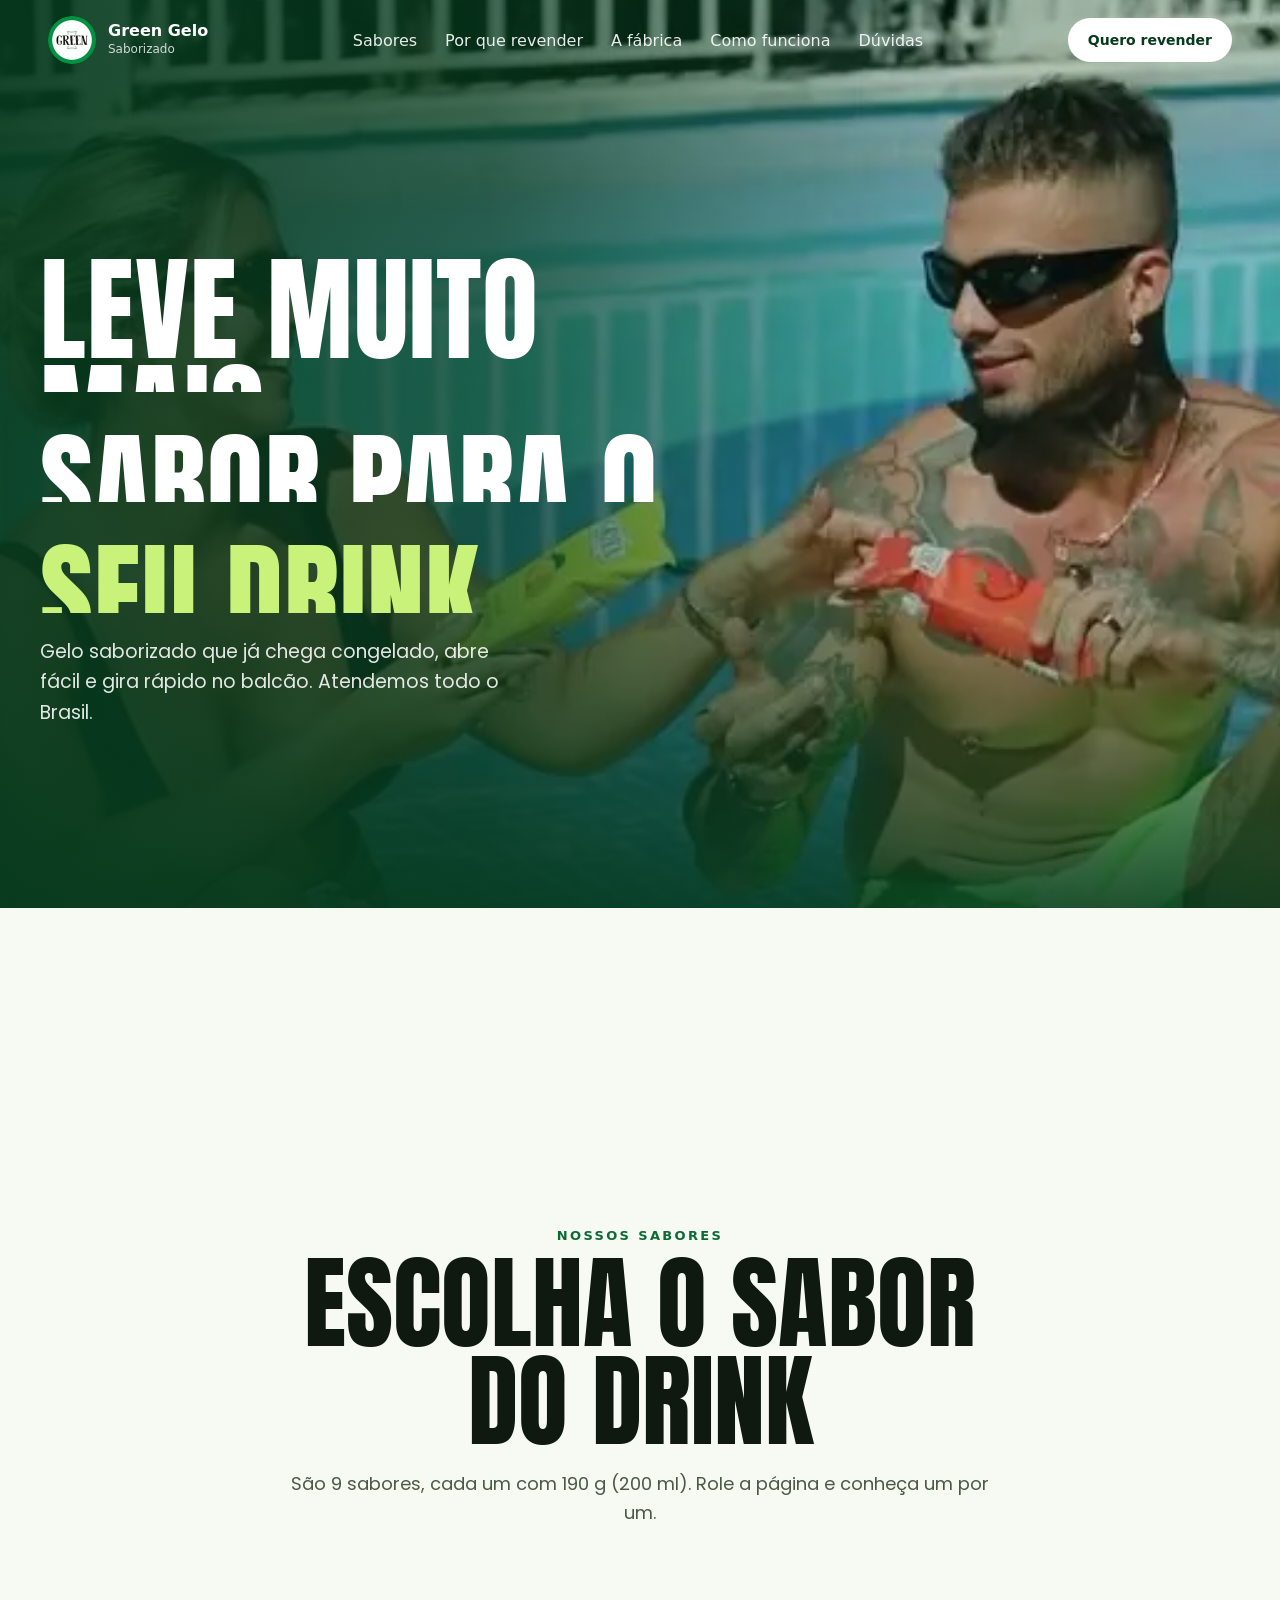
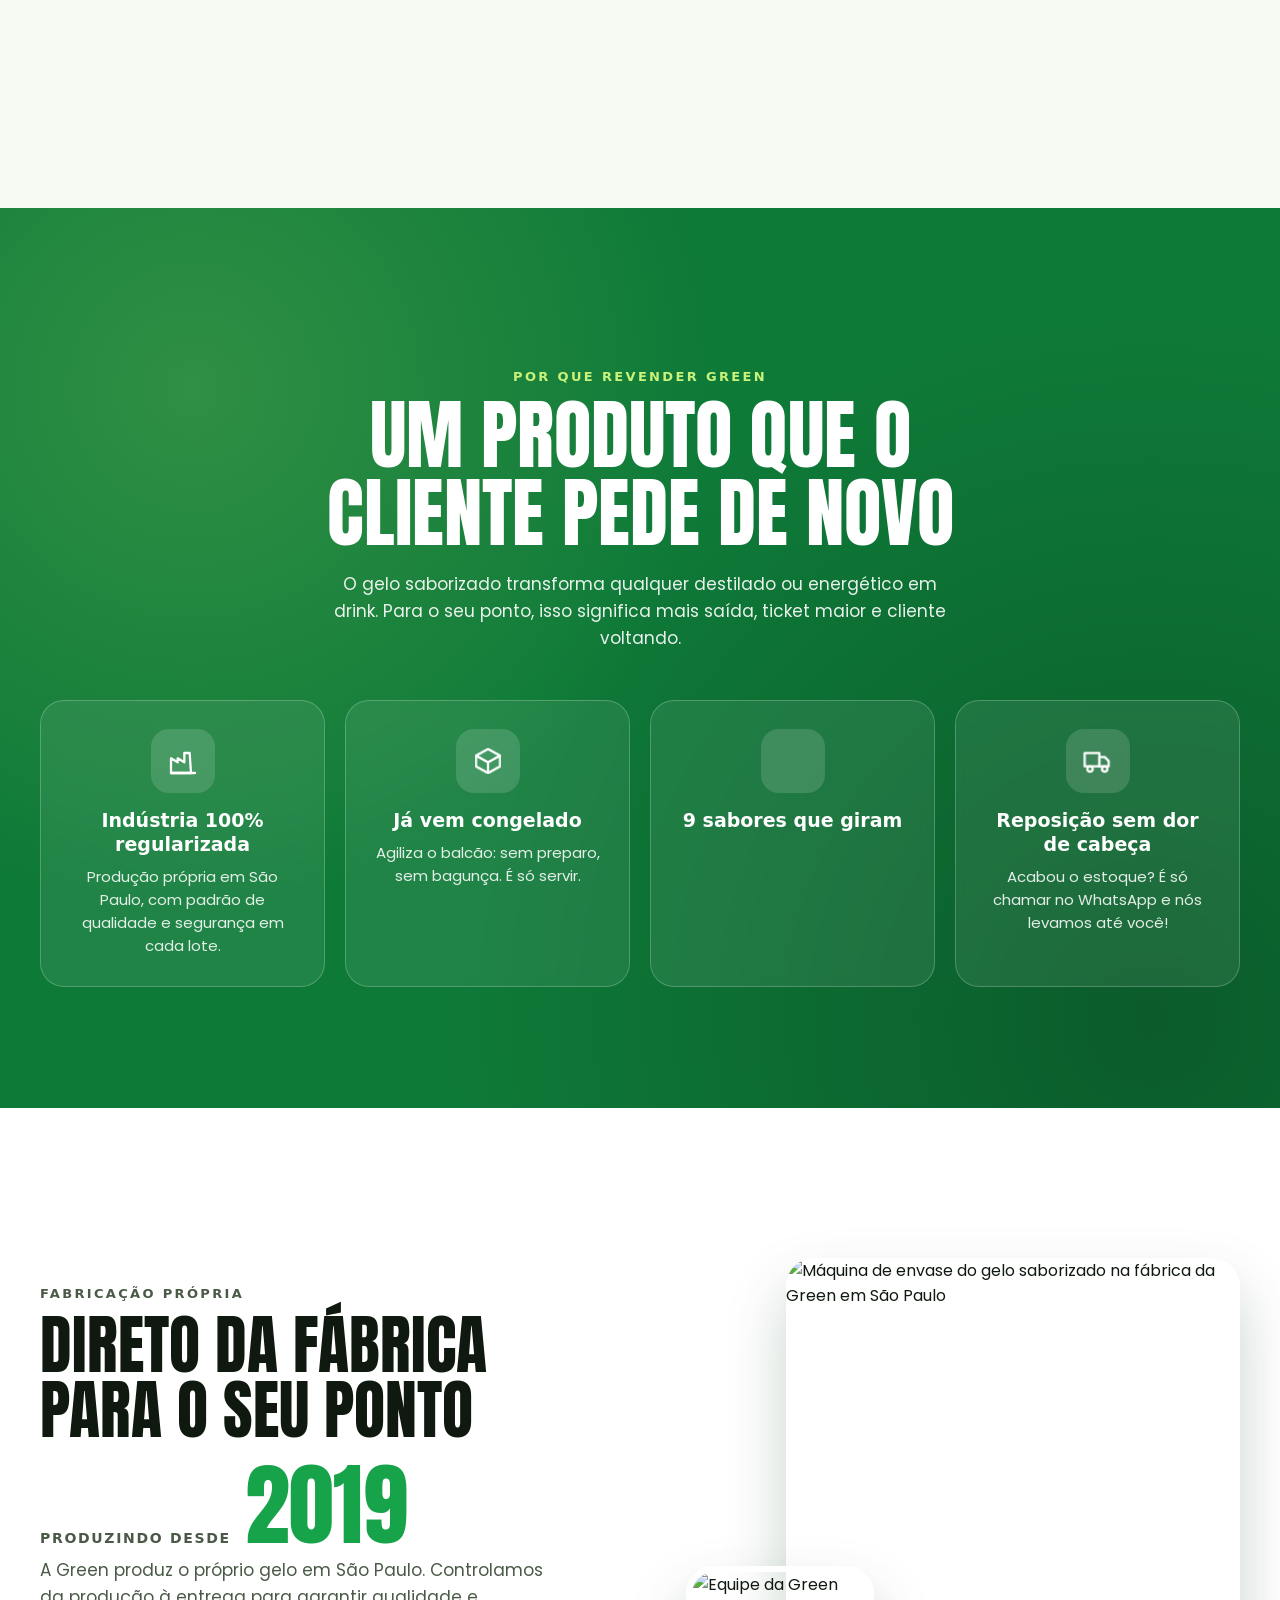
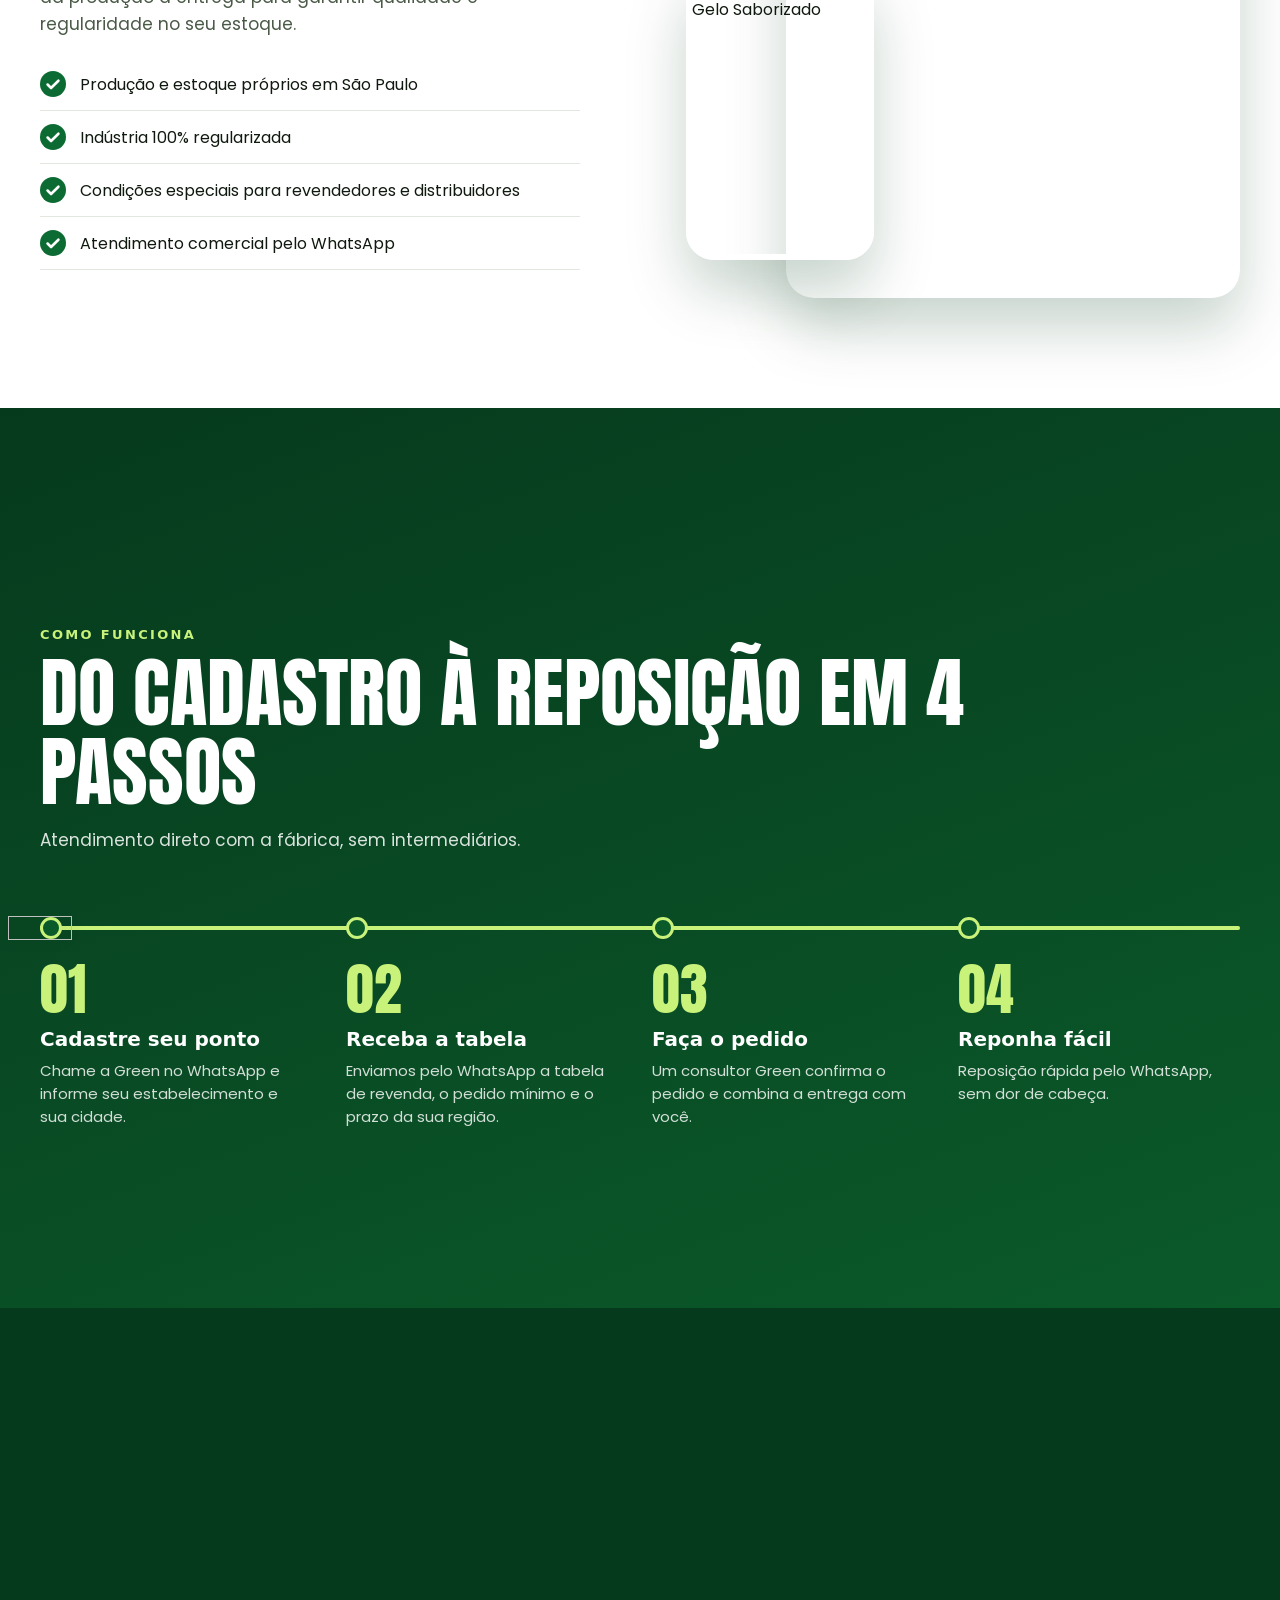
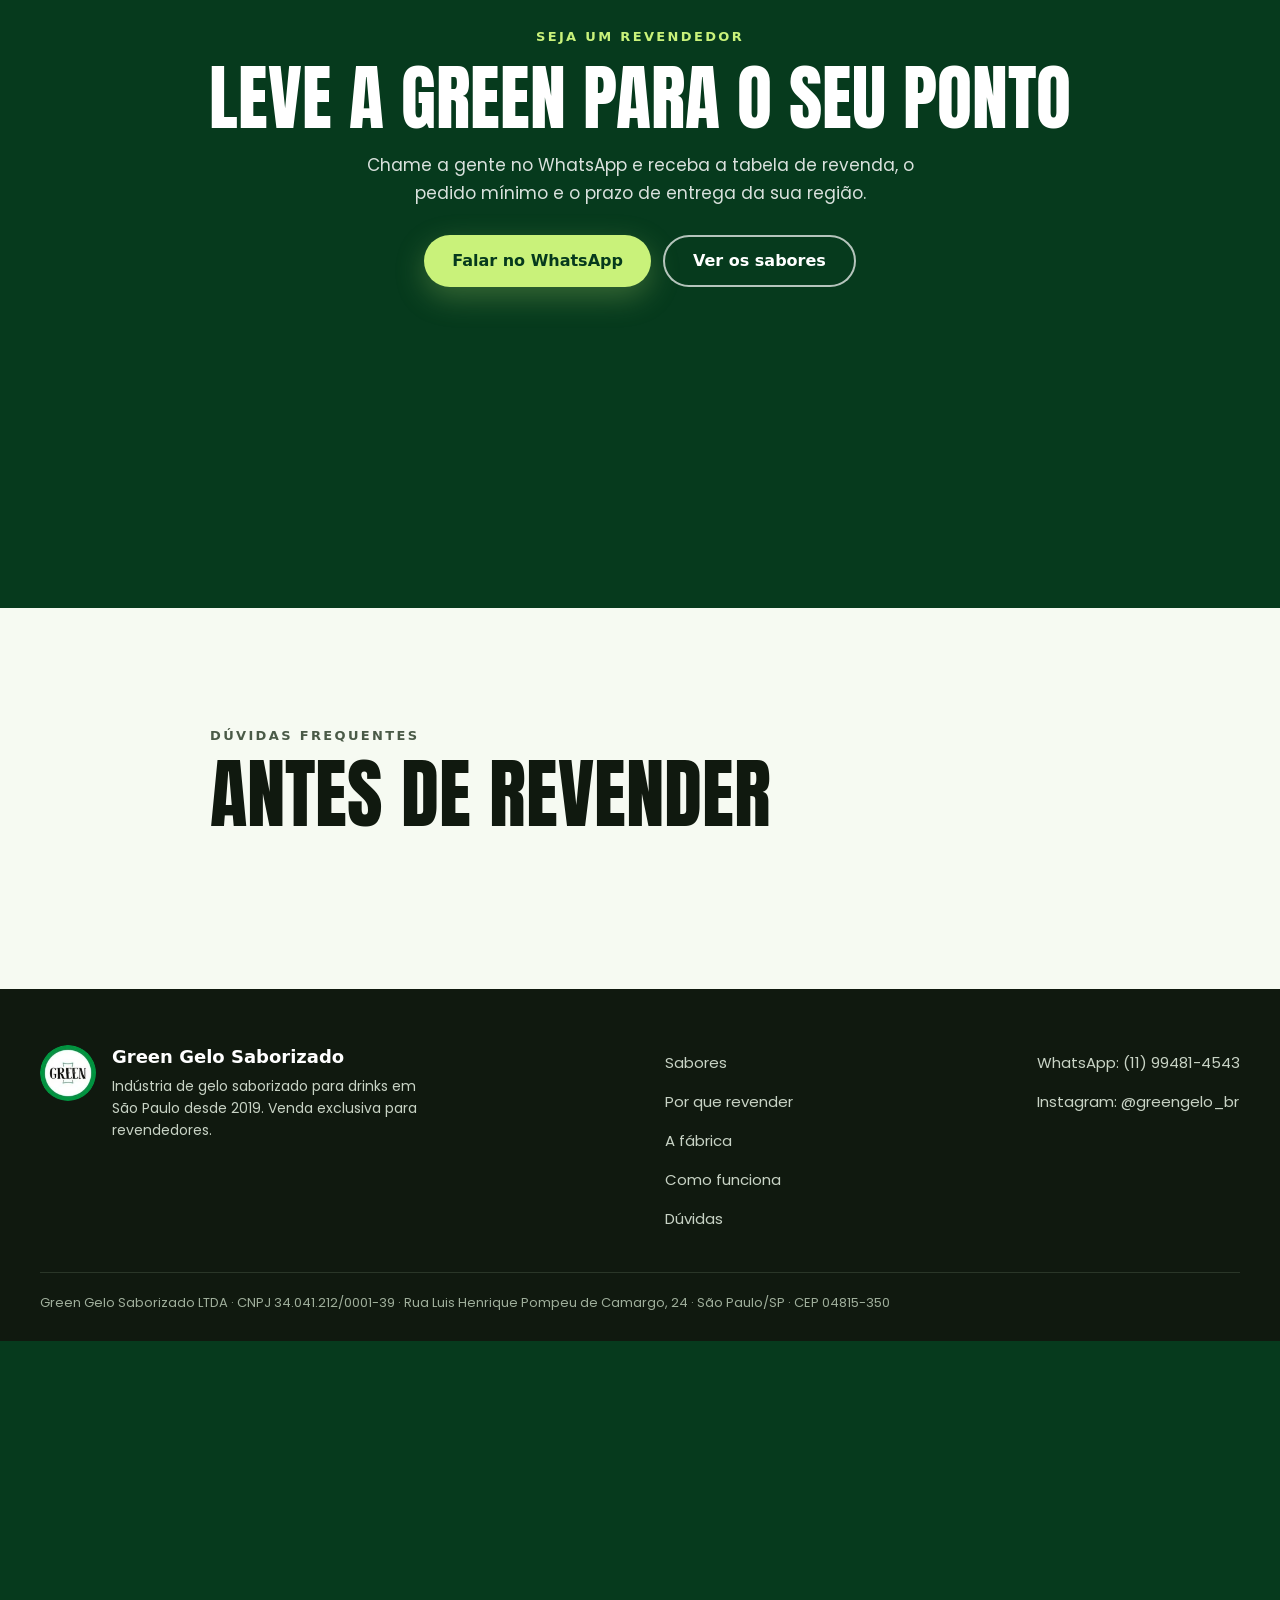
==== commit d8621738: "v4: desempenho no celular e no computador - Imagens em WebP (embalagens 2,7 MB -> 268 KB; fotos e po" ====
--- a/index.html
+++ b/index.html
@@ -4,12 +4,36 @@
   <meta charset="utf-8">
   <meta name="viewport" content="width=device-width, initial-scale=1">
   <title>Green Gelo Saborizado | Gelo para drink para revendedores</title>
-  <meta name="description" content="Indústria de gelo saborizado em São Paulo desde 2019. 9 sabores, já vem congelado e reposição rápida. Seja um revendedor Green.">
+  <meta name="description" content="Indústria de gelo saborizado em São Paulo desde 2019. 9 sabores, já vem congelado e reposição rápida pelo WhatsApp. Atendemos todo o Brasil. Seja um revendedor Green.">
   <meta name="theme-color" content="#063A1D">
-  <link rel="icon" href="assets/img/logo-green.png">
-  <link rel="preconnect" href="https://fonts.googleapis.com">
-  <link rel="preconnect" href="https://fonts.gstatic.com" crossorigin>
-  <link href="https://fonts.googleapis.com/css2?family=Anton&family=Poppins:wght@400;500;600;700;800&display=swap" rel="stylesheet">
+  <link rel="canonical" href="https://matdev96.github.io/green-gelo-site/">
+
+  <!-- Compartilhamento (WhatsApp, Facebook, Instagram, LinkedIn) -->
+  <meta property="og:type" content="website">
+  <meta property="og:locale" content="pt_BR">
+  <meta property="og:site_name" content="Green Gelo Saborizado">
+  <meta property="og:title" content="Green Gelo Saborizado | Gelo para drink para revendedores">
+  <meta property="og:description" content="9 sabores de gelo saborizado, direto da fábrica em São Paulo. Já vem congelado e com reposição rápida. Seja um revendedor Green.">
+  <meta property="og:url" content="https://matdev96.github.io/green-gelo-site/">
+  <meta property="og:image" content="https://matdev96.github.io/green-gelo-site/assets/img/og-green.jpg">
+  <meta property="og:image:secure_url" content="https://matdev96.github.io/green-gelo-site/assets/img/og-green.jpg">
+  <meta property="og:image:type" content="image/jpeg">
+  <meta property="og:image:width" content="1200">
+  <meta property="og:image:height" content="630">
+  <meta property="og:image:alt" content="Logo da Green Gelo Saborizado com as cores dos 9 sabores">
+  <meta name="twitter:card" content="summary_large_image">
+  <meta name="twitter:title" content="Green Gelo Saborizado | Gelo para drink para revendedores">
+  <meta name="twitter:description" content="9 sabores de gelo saborizado, direto da fábrica em São Paulo. Seja um revendedor Green.">
+  <meta name="twitter:image" content="https://matdev96.github.io/green-gelo-site/assets/img/og-green.jpg">
+
+  <!-- Ícones -->
+  <link rel="icon" type="image/png" href="assets/img/logo-green.png">
+  <link rel="apple-touch-icon" href="assets/img/apple-touch-icon.png">
+  <!-- Fontes hospedadas no próprio site (sem depender do Google Fonts) -->
+  <link rel="preload" href="assets/fonts/anton-400.woff2" as="font" type="font/woff2" crossorigin>
+  <link rel="preload" href="assets/fonts/poppins-400.woff2" as="font" type="font/woff2" crossorigin>
+  <!-- Imagem do topo carrega primeiro -->
+  <link rel="preload" href="assets/video/hero-poster.webp" as="image" type="image/webp" fetchpriority="high">
   <link rel="stylesheet" href="css/style.css">
 </head>
 <body>
@@ -17,7 +41,7 @@
   <!-- ============ CABEÇALHO ============ -->
   <header class="topo" id="topo">
     <a class="topo__marca" href="#inicio" aria-label="Green Gelo Saborizado — início">
-      <img src="assets/img/logo-green.png" alt="" width="48" height="48">
+      <img src="assets/img/logo-green-96.webp" alt="" width="48" height="48">
       <span>Green Gelo<br><small>Saborizado</small></span>
     </a>
     <nav class="topo__nav" aria-label="Menu principal">
@@ -34,10 +58,10 @@
 
     <!-- ============ SEÇÃO 1 · HERO COM VÍDEO EM TELA CHEIA ============ -->
     <section class="painel hero" id="inicio">
-      <video class="hero__video" autoplay muted loop playsinline preload="auto"
-             poster="assets/video/hero-poster.jpg" aria-hidden="true">
-        <source src="assets/video/hero-loop.mp4" type="video/mp4">
-      </video>
+      <!-- O vídeo só é carregado depois da página (js/main.js); no celular usa a versão leve -->
+      <video class="hero__video" muted loop playsinline preload="none"
+             poster="assets/video/hero-poster.webp" aria-hidden="true"
+             data-video="assets/video/hero-loop.mp4" data-video-mobile="assets/video/hero-loop-mobile.mp4"></video>
       <div class="hero__sombra" aria-hidden="true"></div>
 
       <div class="hero__conteudo">
@@ -130,10 +154,10 @@
         </div>
         <div class="fabrica__fotos">
           <figure class="foto foto--grande">
-            <img src="assets/img/fotos/fabrica-envase.jpg" alt="Máquina de envase do gelo saborizado na fábrica da Green em São Paulo" width="960" height="1280" loading="lazy">
+            <img data-src="assets/img/fotos/fabrica-envase.webp" alt="Máquina de envase do gelo saborizado na fábrica da Green em São Paulo" width="800" height="1067" decoding="async">
           </figure>
           <figure class="foto foto--pequena">
-            <img src="assets/img/fotos/equipe.jpg" alt="Equipe da Green Gelo Saborizado" width="361" height="640" loading="lazy">
+            <img data-src="assets/img/fotos/equipe.webp" alt="Equipe da Green Gelo Saborizado" width="361" height="640" decoding="async">
           </figure>
         </div>
       </div>
@@ -150,7 +174,7 @@
         <div class="rota">
           <div class="rota__trilho" aria-hidden="true">
             <span class="rota__progresso"></span>
-            <img class="rota__pacote" src="assets/img/produtos/morango.png" alt="" width="286" height="760">
+            <img class="rota__pacote" data-src="assets/img/produtos/morango-mini.webp" alt="" width="60" height="160" decoding="async">
           </div>
           <ol class="rota__passos">
             <li class="passo"><span class="passo__ponto" aria-hidden="true"></span><span class="passo__num">01</span><h3>Cadastre seu ponto</h3><p>Chame a Green no WhatsApp e informe seu estabelecimento e sua cidade.</p></li>
@@ -190,7 +214,7 @@
   <footer class="rodape">
     <div class="rodape__grade">
       <div class="rodape__marca">
-        <img src="assets/img/logo-green.png" alt="" width="56" height="56">
+        <img src="assets/img/logo-green-96.webp" alt="" width="56" height="56" loading="lazy">
         <div>
           <strong>Green Gelo Saborizado</strong>
           <p>Indústria de gelo saborizado para drinks em São Paulo desde 2019. Venda exclusiva para revendedores.</p>
@@ -225,7 +249,7 @@
         <div class="banner__palco">
           <div class="banner__pacote">
             <div class="banner__flutua">
-              <img class="banner__img" alt="" width="286" height="760" loading="lazy">
+              <img class="banner__img" alt="" width="286" height="760" decoding="async">
             </div>
           </div>
           <span class="banner__chao" aria-hidden="true"></span>
@@ -243,8 +267,7 @@
     </article>
   </template>
 
-  <script src="js/vendor/gsap.min.js"></script>
-  <script src="js/vendor/ScrollTrigger.min.js"></script>
+  <!-- GSAP + ScrollTrigger são carregados pelo main.js só no computador -->
   <script src="js/main.js"></script>
 </body>
 </html>
--- a/css/style.css
+++ b/css/style.css
@@ -2,6 +2,16 @@
    Green Gelo — nova versão
    Fontes: Anton (títulos) + Poppins (texto)
    ========================================================= */
+
+/* ---------- Fontes (hospedadas no site) ---------- */
+@font-face{font-family:"Anton";src:url("../assets/fonts/anton-400.woff2") format("woff2");font-weight:400;font-style:normal;font-display:swap}
+@font-face{font-family:"Poppins";src:url("../assets/fonts/poppins-400.woff2") format("woff2");font-weight:400;font-style:normal;font-display:swap}
+@font-face{font-family:"Poppins";src:url("../assets/fonts/poppins-500.woff2") format("woff2");font-weight:500;font-style:normal;font-display:swap}
+@font-face{font-family:"Poppins";src:url("../assets/fonts/poppins-600.woff2") format("woff2");font-weight:600;font-style:normal;font-display:swap}
+@font-face{font-family:"Poppins";src:url("../assets/fonts/poppins-700.woff2") format("woff2");font-weight:700;font-style:normal;font-display:swap}
+/* fontes de reserva com medidas parecidas (evita o texto "pular" quando a fonte carrega) */
+@font-face{font-family:"Anton Reserva";src:local("Impact"),local("Arial Narrow Bold"),local("Arial");size-adjust:96%;ascent-override:118%;descent-override:33%}
+@font-face{font-family:"Poppins Reserva";src:local("Arial");size-adjust:112%;ascent-override:94%;descent-override:31%;line-gap-override:9%}
 
 :root{
   --verde-noite:#063A1D;
@@ -12,8 +22,8 @@
   --tinta:#10190F;
   --raio:999px;
   --largura:1200px;
-  --fonte-titulo:"Anton", "Impact", sans-serif;
-  --fonte-texto:"Poppins", system-ui, sans-serif;
+  --fonte-titulo:"Anton", "Anton Reserva", "Impact", sans-serif;
+  --fonte-texto:"Poppins", "Poppins Reserva", system-ui, sans-serif;
 }
 
 *,*::before,*::after{box-sizing:border-box}
@@ -54,7 +64,14 @@
 .hero__selo{display:inline-block;margin:0 0 24px;padding:8px 16px;border-radius:var(--raio);background:rgba(255,255,255,.12);backdrop-filter:blur(6px);font-size:13px;font-weight:600;letter-spacing:.08em;text-transform:uppercase}
 .hero__titulo{font-family:var(--fonte-titulo);font-weight:400;text-transform:uppercase;font-size:clamp(52px,9vw,128px);line-height:.92;letter-spacing:.01em;max-width:11ch}
 .hero__titulo .linha{display:block;overflow:hidden;padding-bottom:.04em}
-.hero__titulo .linha > span{display:inline-block}
+.hero__titulo .linha > span{display:inline-block;animation:linha-sobe .9s cubic-bezier(.2,.8,.2,1) both}
+.hero__titulo .linha:nth-child(2) > span{animation-delay:.08s}
+.hero__titulo .linha:nth-child(3) > span{animation-delay:.16s}
+.hero__selo,.hero__acoes,.hero__rolar{animation:aparece .7s ease-out both}
+.hero__acoes{animation-delay:.25s}
+.hero__rolar{animation-delay:.5s}
+@keyframes linha-sobe{from{transform:translateY(38%)}to{transform:none}}
+@keyframes aparece{from{opacity:0;transform:translateY(14px)}to{opacity:1;transform:none}}
 .hero__titulo .destaque{color:var(--limao)}
 .hero__texto{max-width:480px;margin:24px 0 32px;font-size:clamp(16px,1.6vw,19px);line-height:1.6;color:rgba(255,255,255,.88)}
 .hero__acoes{display:flex;flex-wrap:wrap;gap:12px}
@@ -250,6 +267,49 @@
   .fabrica__grade{padding:84px 0 36px}
   .fabrica__fotos{height:min(70vh,540px)}
   .fabrica__lista li{padding:9px 0}
+}
+
+
+/* ---------- Celular: animações só com CSS (sem biblioteca) ----------
+   O JS adiciona .modo-mob no <html>. Cada seção fica "grudada" (sticky)
+   e a próxima sobe por cima; as entradas usam transições ativadas
+   quando a seção aparece (.em-cena). */
+.modo-mob .painel{position:sticky;top:var(--gruda,0px)}
+.modo-mob .painel:not(.hero){box-shadow:0 -24px 40px rgba(0,0,0,.22)}
+.modo-mob .banner__palco{opacity:0;transform:perspective(1200px) translateX(calc(30% * var(--lado,-1))) rotateY(calc(70deg * var(--lado,-1))) scale(.75);transition:opacity 1s ease, transform 1.1s cubic-bezier(.2,.7,.2,1)}
+.modo-mob .banner__info > *,.modo-mob .porque__topo > *,.modo-mob .sabores-intro__conteudo > *,.modo-mob .fabrica__texto > *,.modo-mob .como__topo > *,.modo-mob .proxima > *:not(.painel__veu){opacity:0;transform:translateY(28px);transition:opacity .7s ease, transform .7s cubic-bezier(.2,.7,.2,1)}
+.modo-mob .card{opacity:0;transform:translateY(70px) rotate(var(--giro,0deg));transition:opacity .8s ease, transform .8s cubic-bezier(.2,.7,.2,1)}
+.modo-mob .card:nth-child(1){--giro:-10deg}.modo-mob .card:nth-child(2){--giro:8deg;transition-delay:.12s}
+.modo-mob .card:nth-child(3){--giro:-6deg;transition-delay:.24s}.modo-mob .card:nth-child(4){--giro:10deg;transition-delay:.36s}
+.modo-mob .foto--grande{clip-path:inset(100% 0 0 0 round 28px);transition:clip-path 1.1s cubic-bezier(.65,0,.35,1)}
+.modo-mob .foto--pequena{opacity:0;transform:translateY(60px) rotate(-8deg);transition:opacity .8s ease .4s, transform .8s cubic-bezier(.2,.7,.2,1) .4s}
+.modo-mob .fabrica__lista li{opacity:0;transform:translateX(-24px);transition:opacity .6s ease, transform .6s ease}
+.modo-mob .check path{stroke-dashoffset:16;transition:stroke-dashoffset .5s ease .3s}
+.modo-mob .em-cena .banner__palco,.modo-mob .em-cena .banner__info > *,.modo-mob .em-cena .porque__topo > *,.modo-mob .em-cena.card,.modo-mob .em-cena .card,
+.modo-mob .em-cena .sabores-intro__conteudo > *,.modo-mob .em-cena .fabrica__texto > *,.modo-mob .em-cena .como__topo > *,.modo-mob .em-cena.proxima > *,
+.modo-mob .em-cena .foto--pequena,.modo-mob .em-cena .fabrica__lista li{opacity:1;transform:none}
+.modo-mob .em-cena .foto--grande{clip-path:inset(0 0 0 0 round 28px)}
+.modo-mob .em-cena .check path{stroke-dashoffset:0}
+/* atrasos em sequência */
+.modo-mob .banner__info > :nth-child(2),.modo-mob .fabrica__texto > :nth-child(2),.modo-mob .porque__topo > :nth-child(2),.modo-mob .como__topo > :nth-child(2),.modo-mob .proxima > :nth-child(2),.modo-mob .sabores-intro__conteudo > :nth-child(2){transition-delay:.08s}
+.modo-mob .banner__info > :nth-child(3),.modo-mob .fabrica__texto > :nth-child(3),.modo-mob .porque__topo > :nth-child(3),.modo-mob .como__topo > :nth-child(3),.modo-mob .proxima > :nth-child(3),.modo-mob .sabores-intro__conteudo > :nth-child(3){transition-delay:.16s}
+.modo-mob .banner__info > :nth-child(4),.modo-mob .fabrica__texto > :nth-child(4),.modo-mob .proxima > :nth-child(4){transition-delay:.24s}
+.modo-mob .banner__info > :nth-child(5),.modo-mob .fabrica__texto > :nth-child(5){transition-delay:.32s}
+.modo-mob .banner__info > :nth-child(6){transition-delay:.4s}
+.modo-mob .banner__info > :nth-child(7){transition-delay:.48s}
+.modo-mob .fabrica__lista li:nth-child(2),.modo-mob .fabrica__lista li:nth-child(2) .check path{transition-delay:.1s}
+.modo-mob .fabrica__lista li:nth-child(3),.modo-mob .fabrica__lista li:nth-child(3) .check path{transition-delay:.2s}
+.modo-mob .fabrica__lista li:nth-child(4),.modo-mob .fabrica__lista li:nth-child(4) .check path{transition-delay:.3s}
+
+/* giro da embalagem e linha da rota acompanhando a rolagem (navegadores com suporte) */
+@supports (animation-timeline: view()){
+  .modo-mob .banner__pacote{animation:pacote-gira linear both;animation-timeline:view();animation-range:entry 10% exit 60%}
+  @keyframes pacote-gira{from{transform:rotateY(-24deg) translateY(40px)}to{transform:rotateY(24deg) translateY(-40px)}}
+  .modo-mob .rota{view-timeline-name:--rota}
+  .modo-mob .rota__progresso{animation:rota-desenha linear both;animation-timeline:--rota;animation-range:entry 60% exit 20%}
+  .modo-mob .rota__pacote{animation:rota-anda linear both;animation-timeline:--rota;animation-range:entry 60% exit 20%}
+  @keyframes rota-desenha{from{transform:scaleY(0)}to{transform:scaleY(1)}}
+  @keyframes rota-anda{from{top:0%}to{top:100%}}
 }
 
 /* ---------- Responsivo ---------- */
@@ -289,6 +349,7 @@
 @media (prefers-reduced-motion: reduce){
   html{scroll-behavior:auto}
   .hero__video{display:none}
-  .hero{background:url("../assets/video/hero-poster.jpg") center/cover}
+  .hero{background:url("../assets/video/hero-poster.webp") center/cover}
+  .hero__titulo .linha > span,.hero__selo,.hero__acoes,.hero__rolar{animation:none}
   .banner__flutua,.banner__chao,.hero__rolar i::after{animation:none}
 }
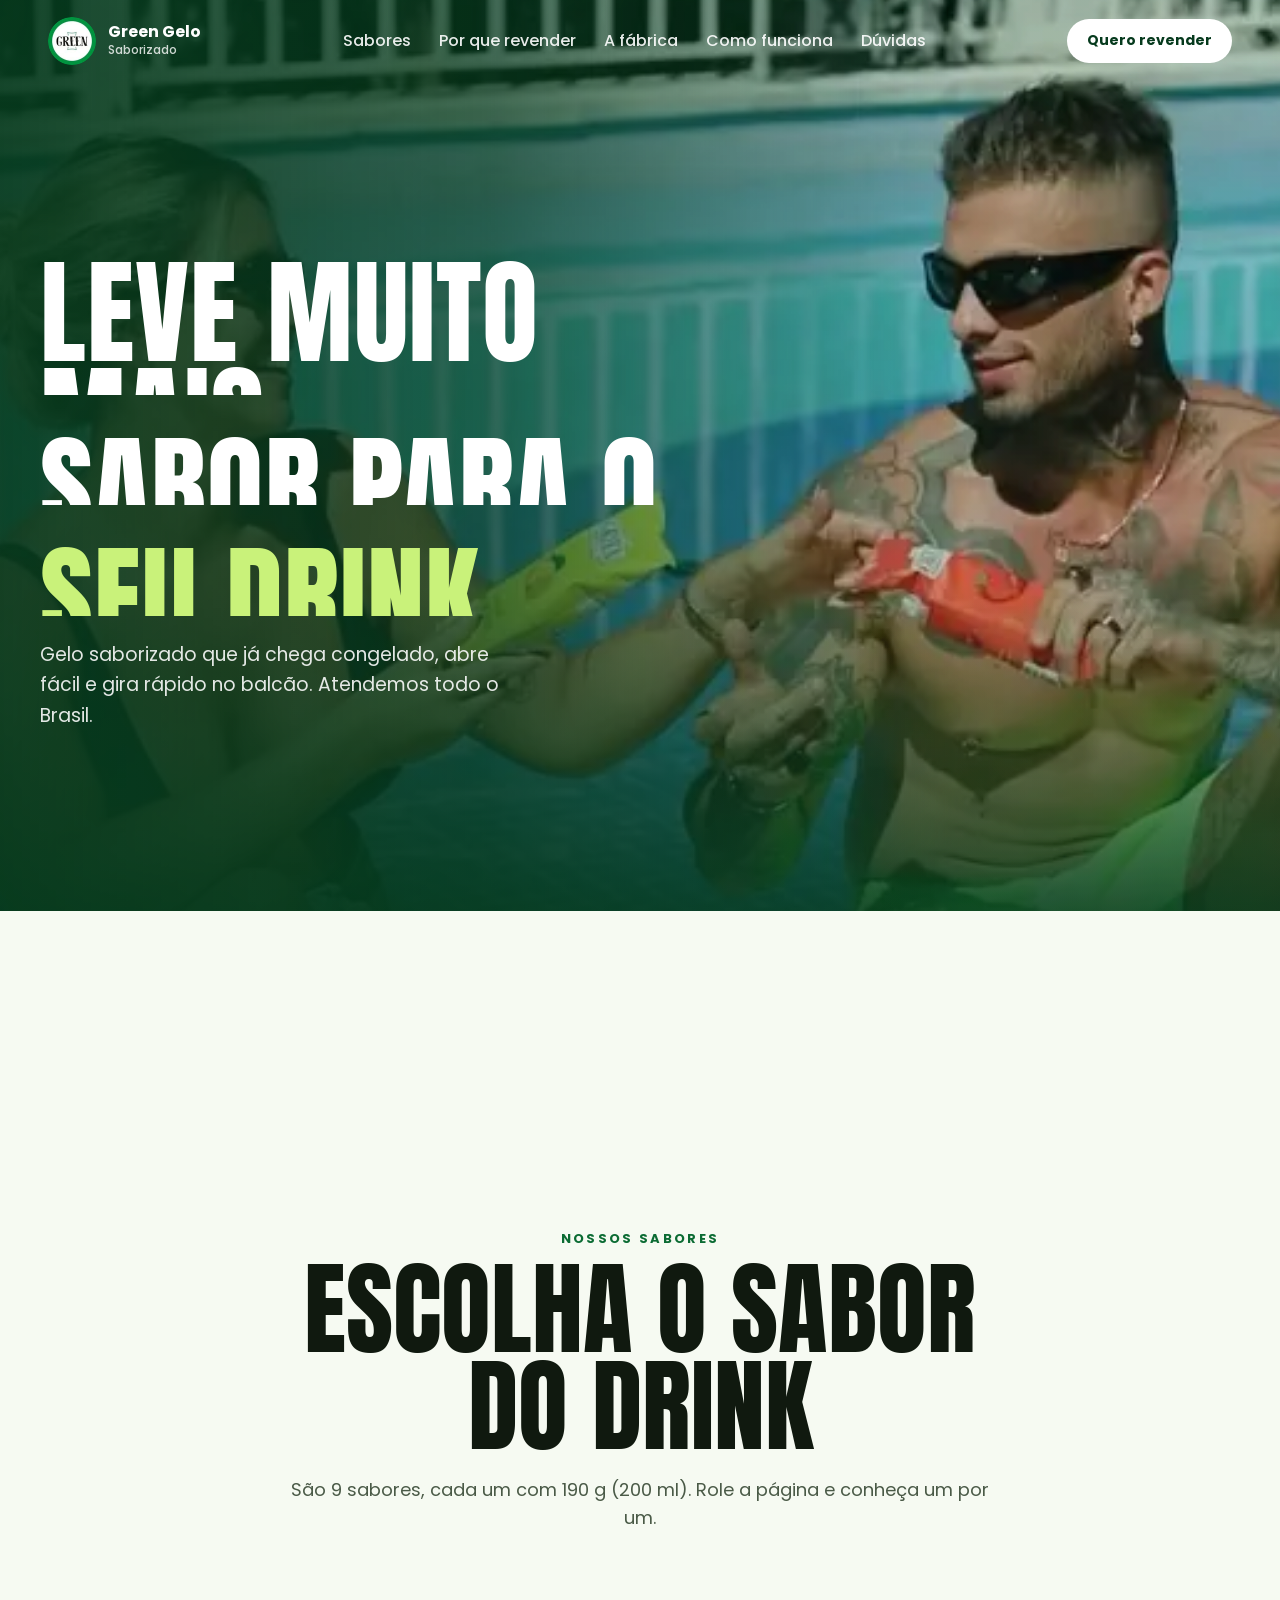
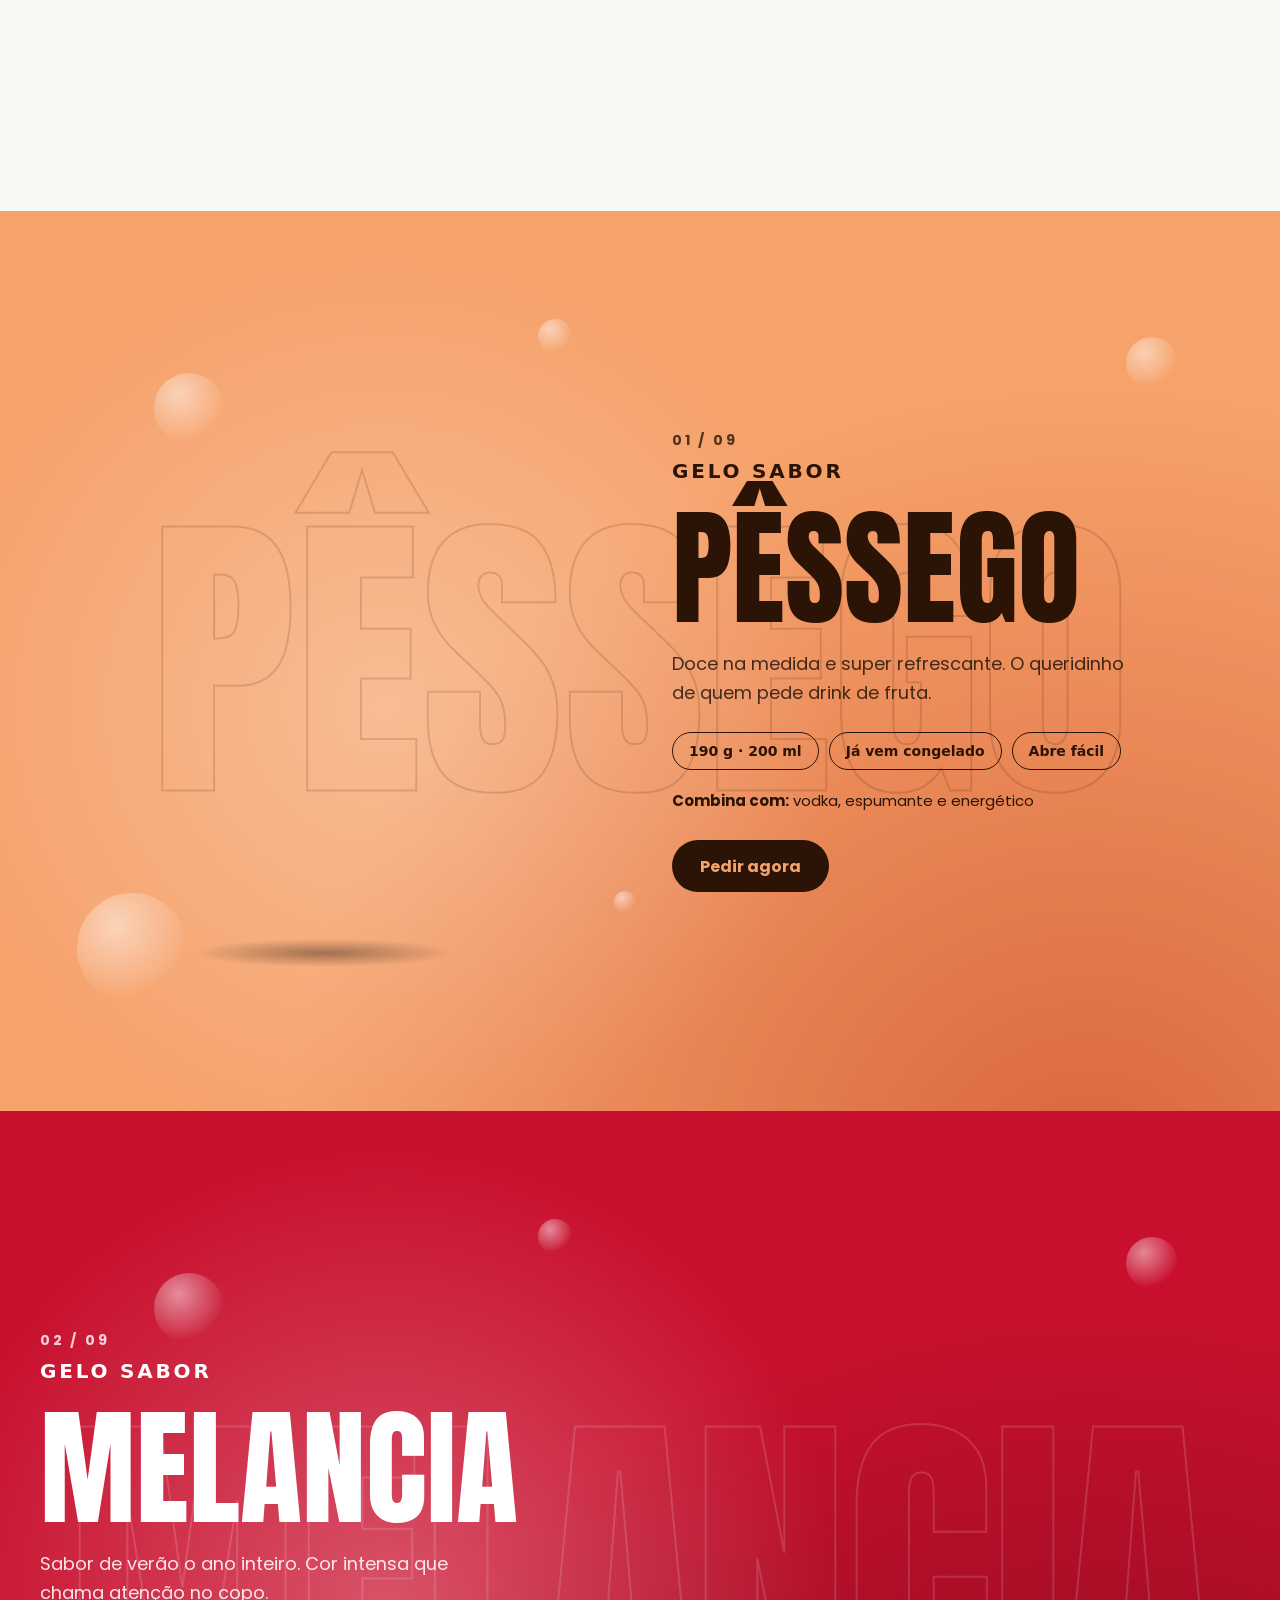
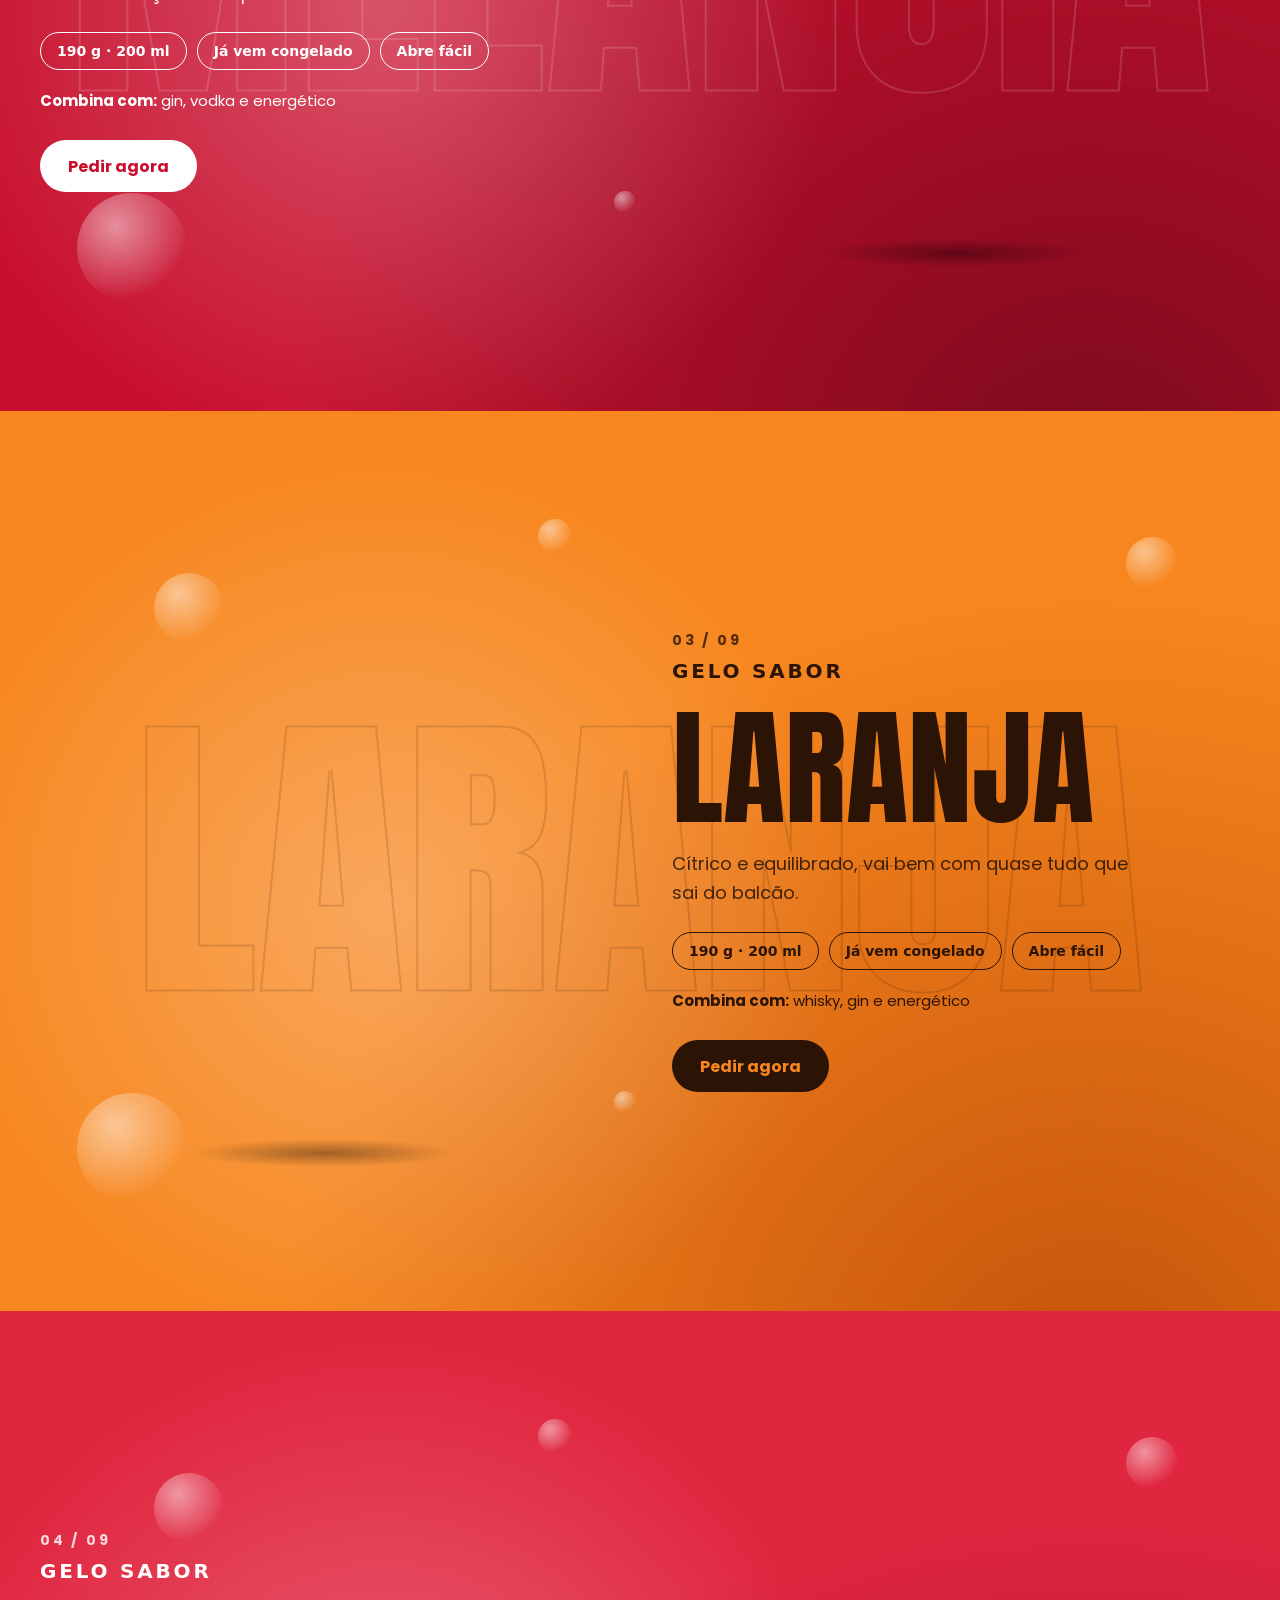
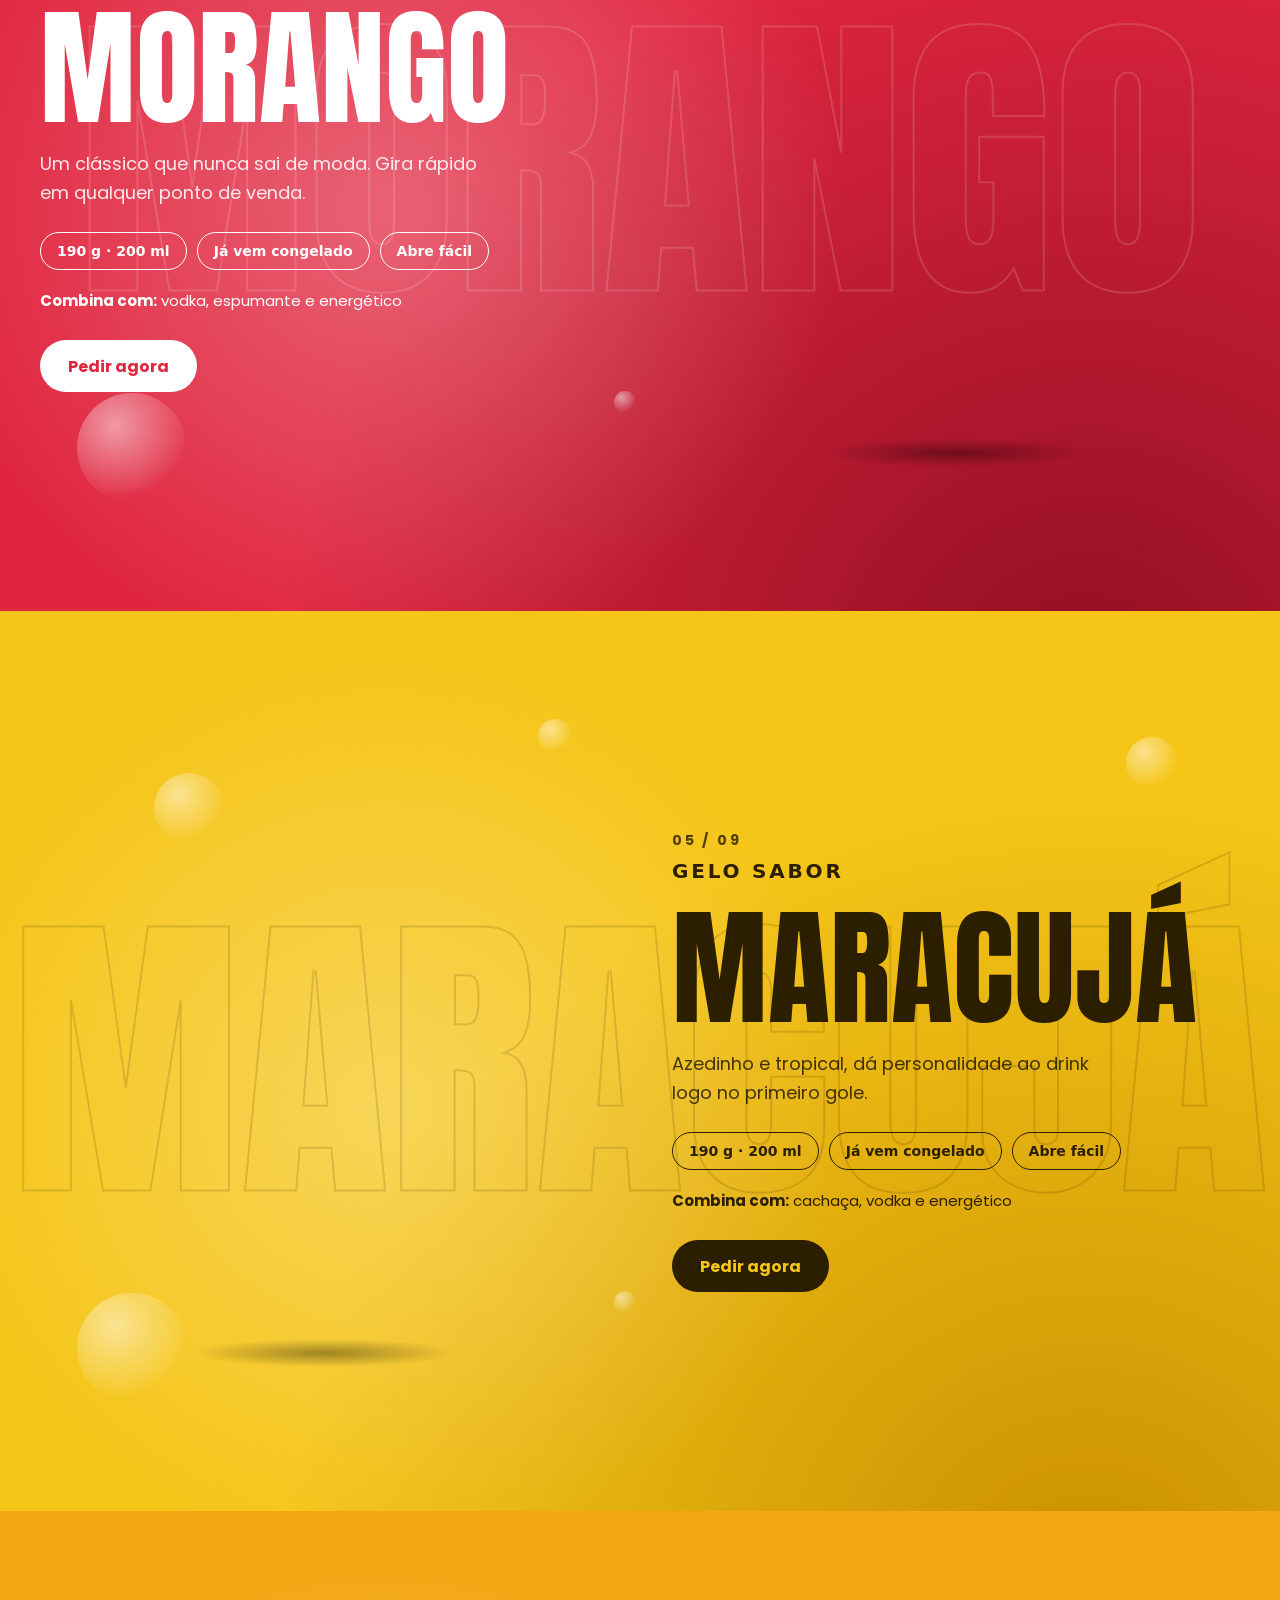
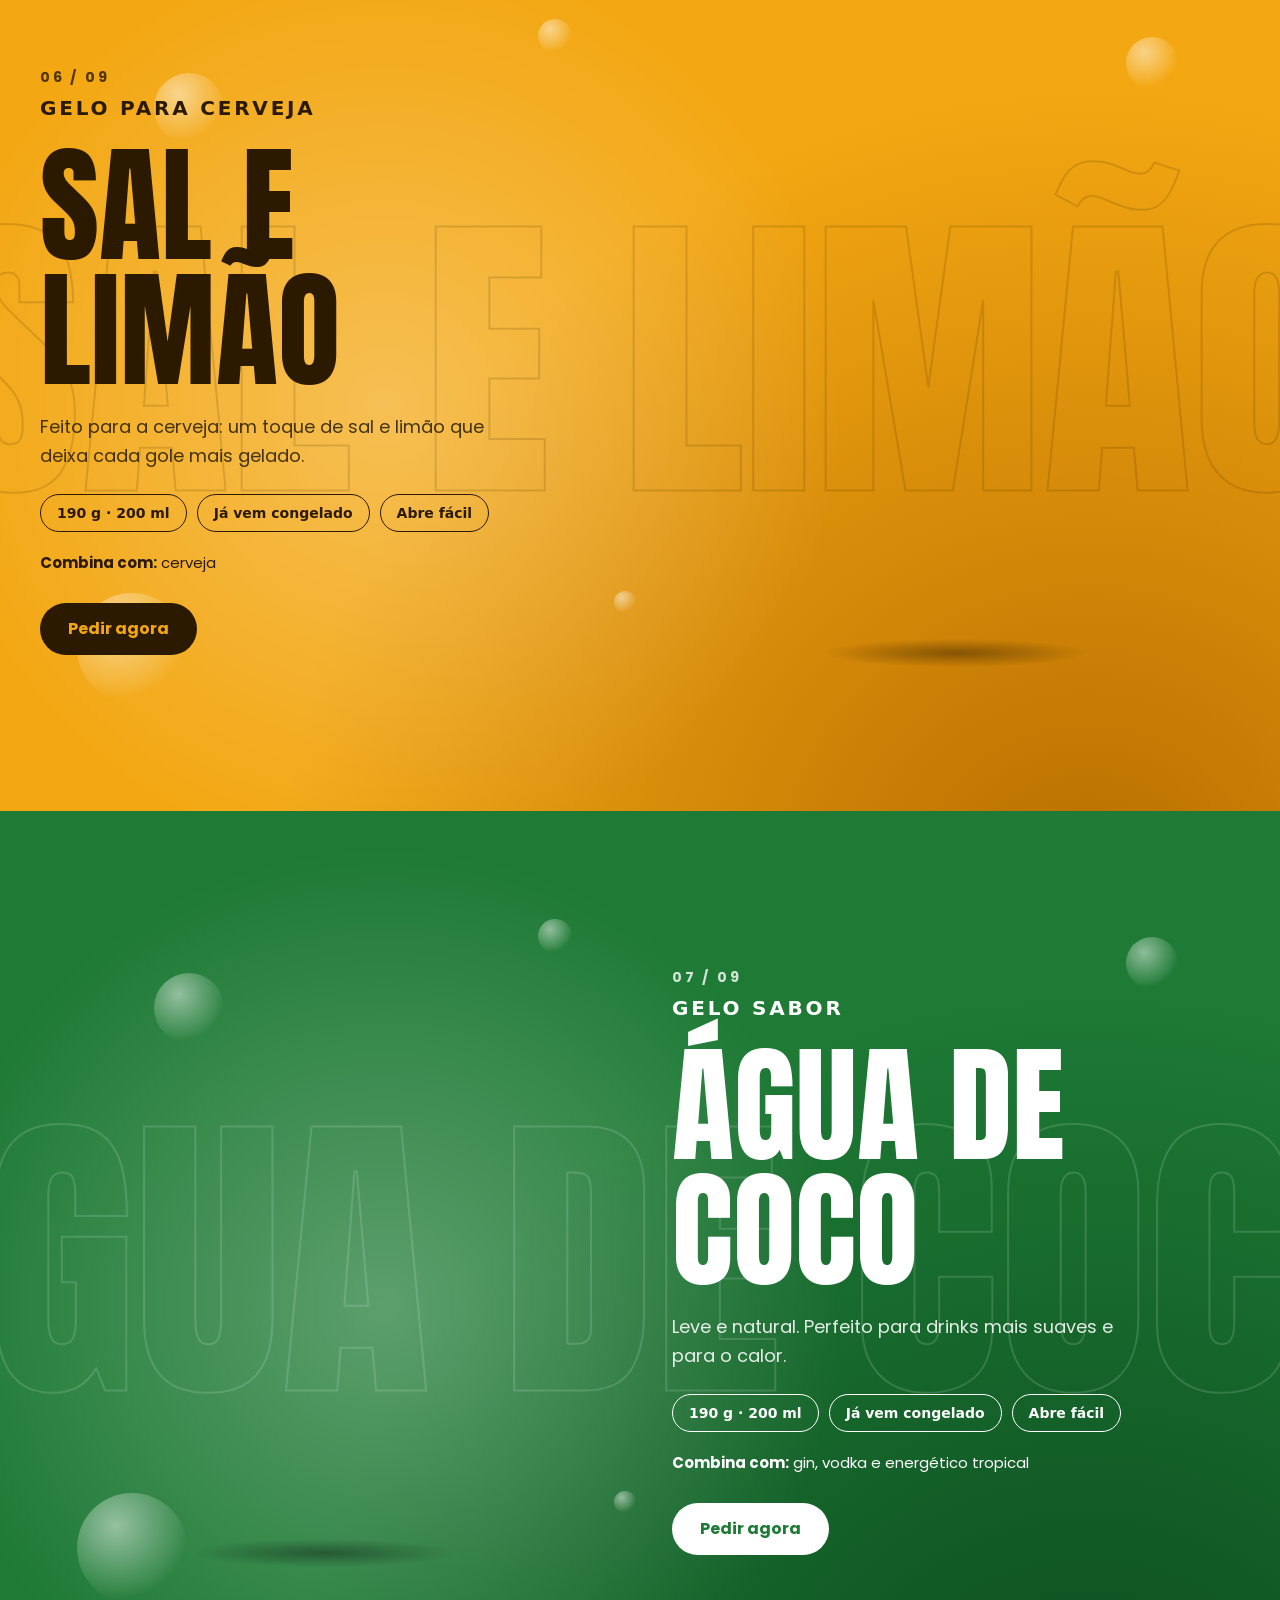
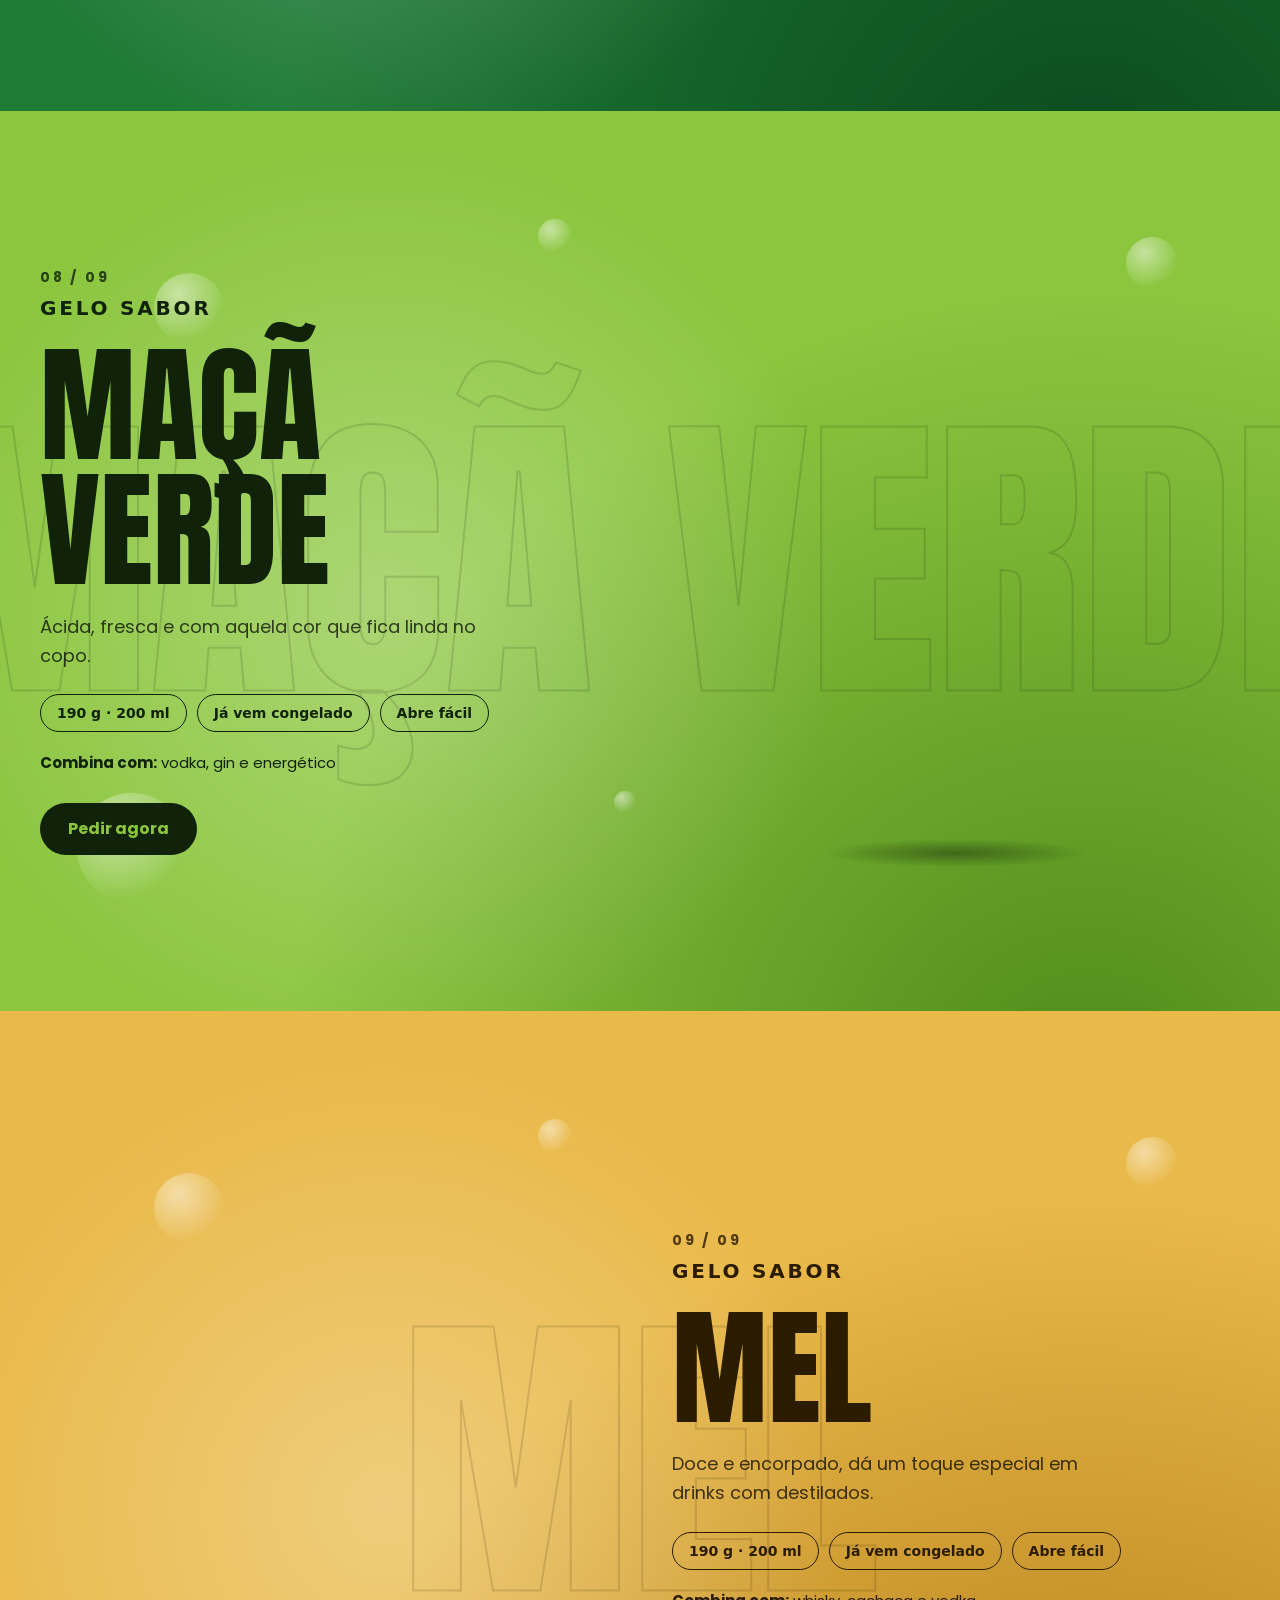
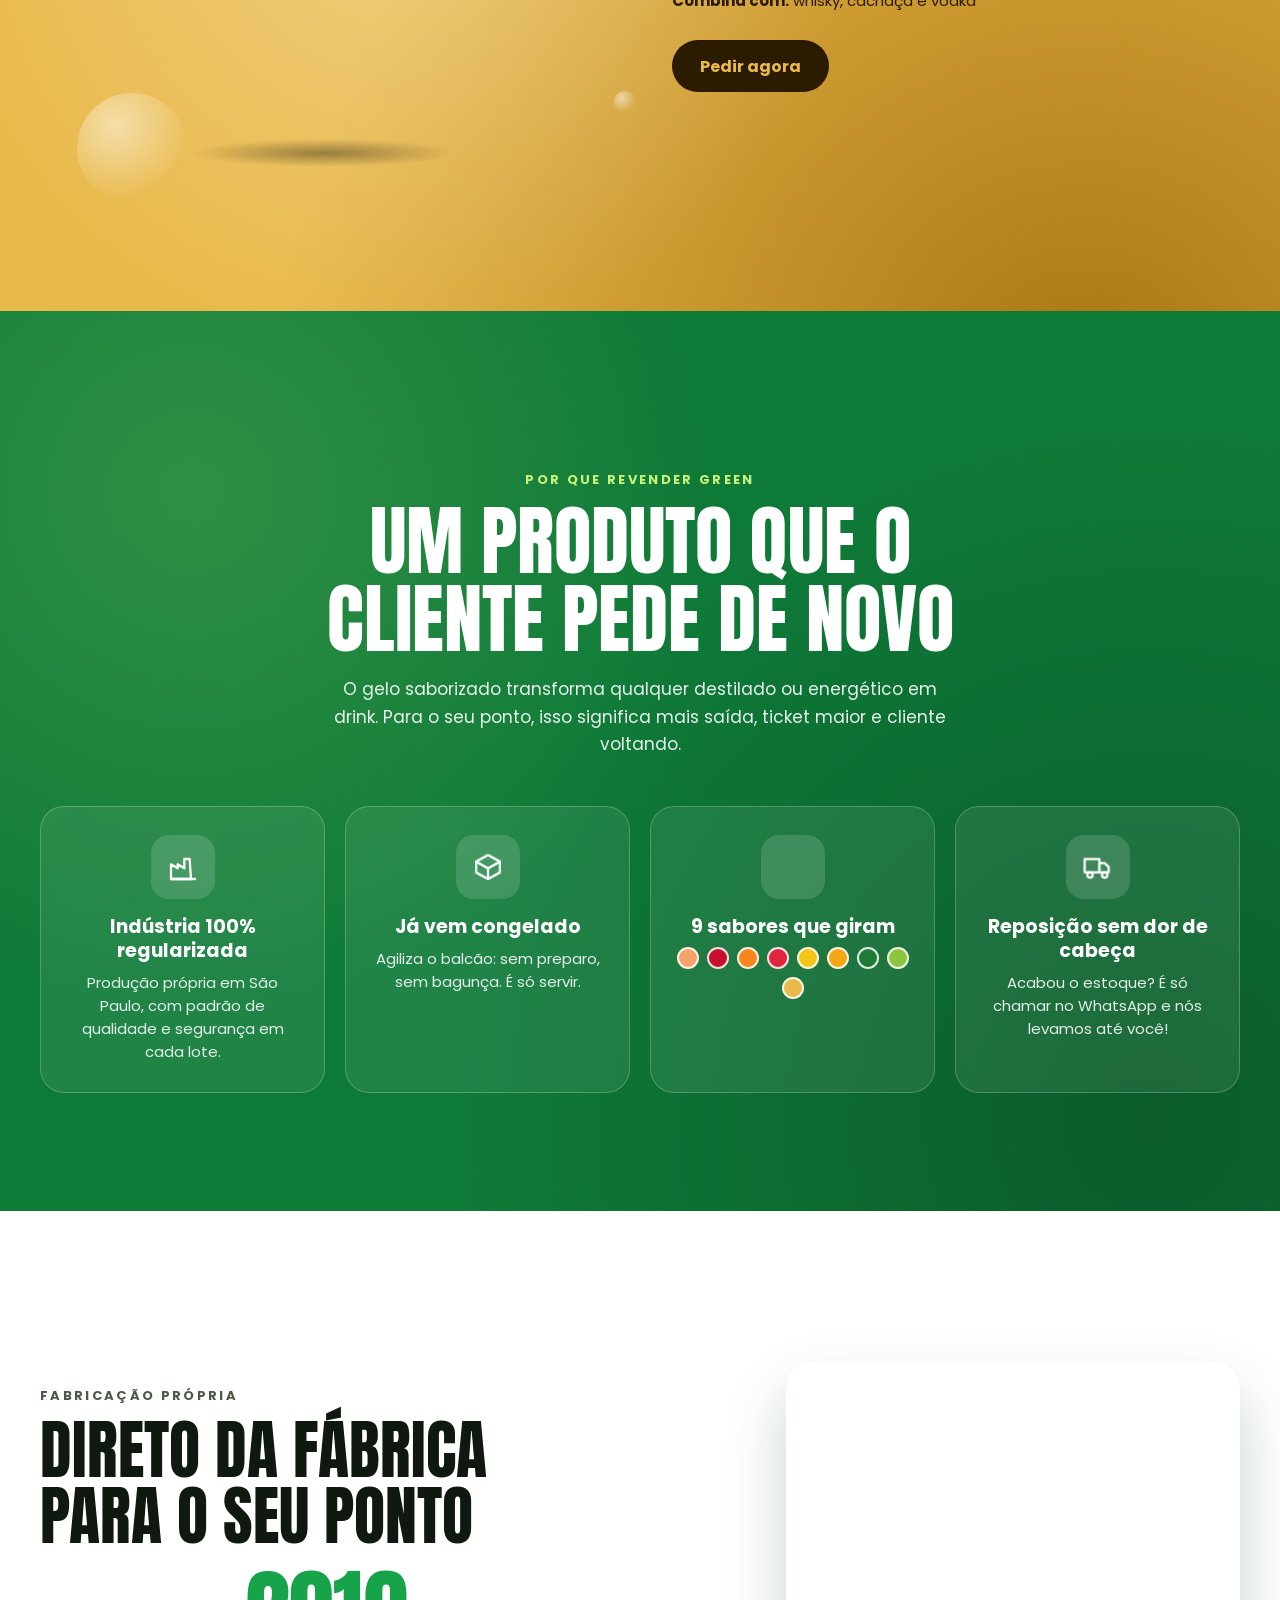
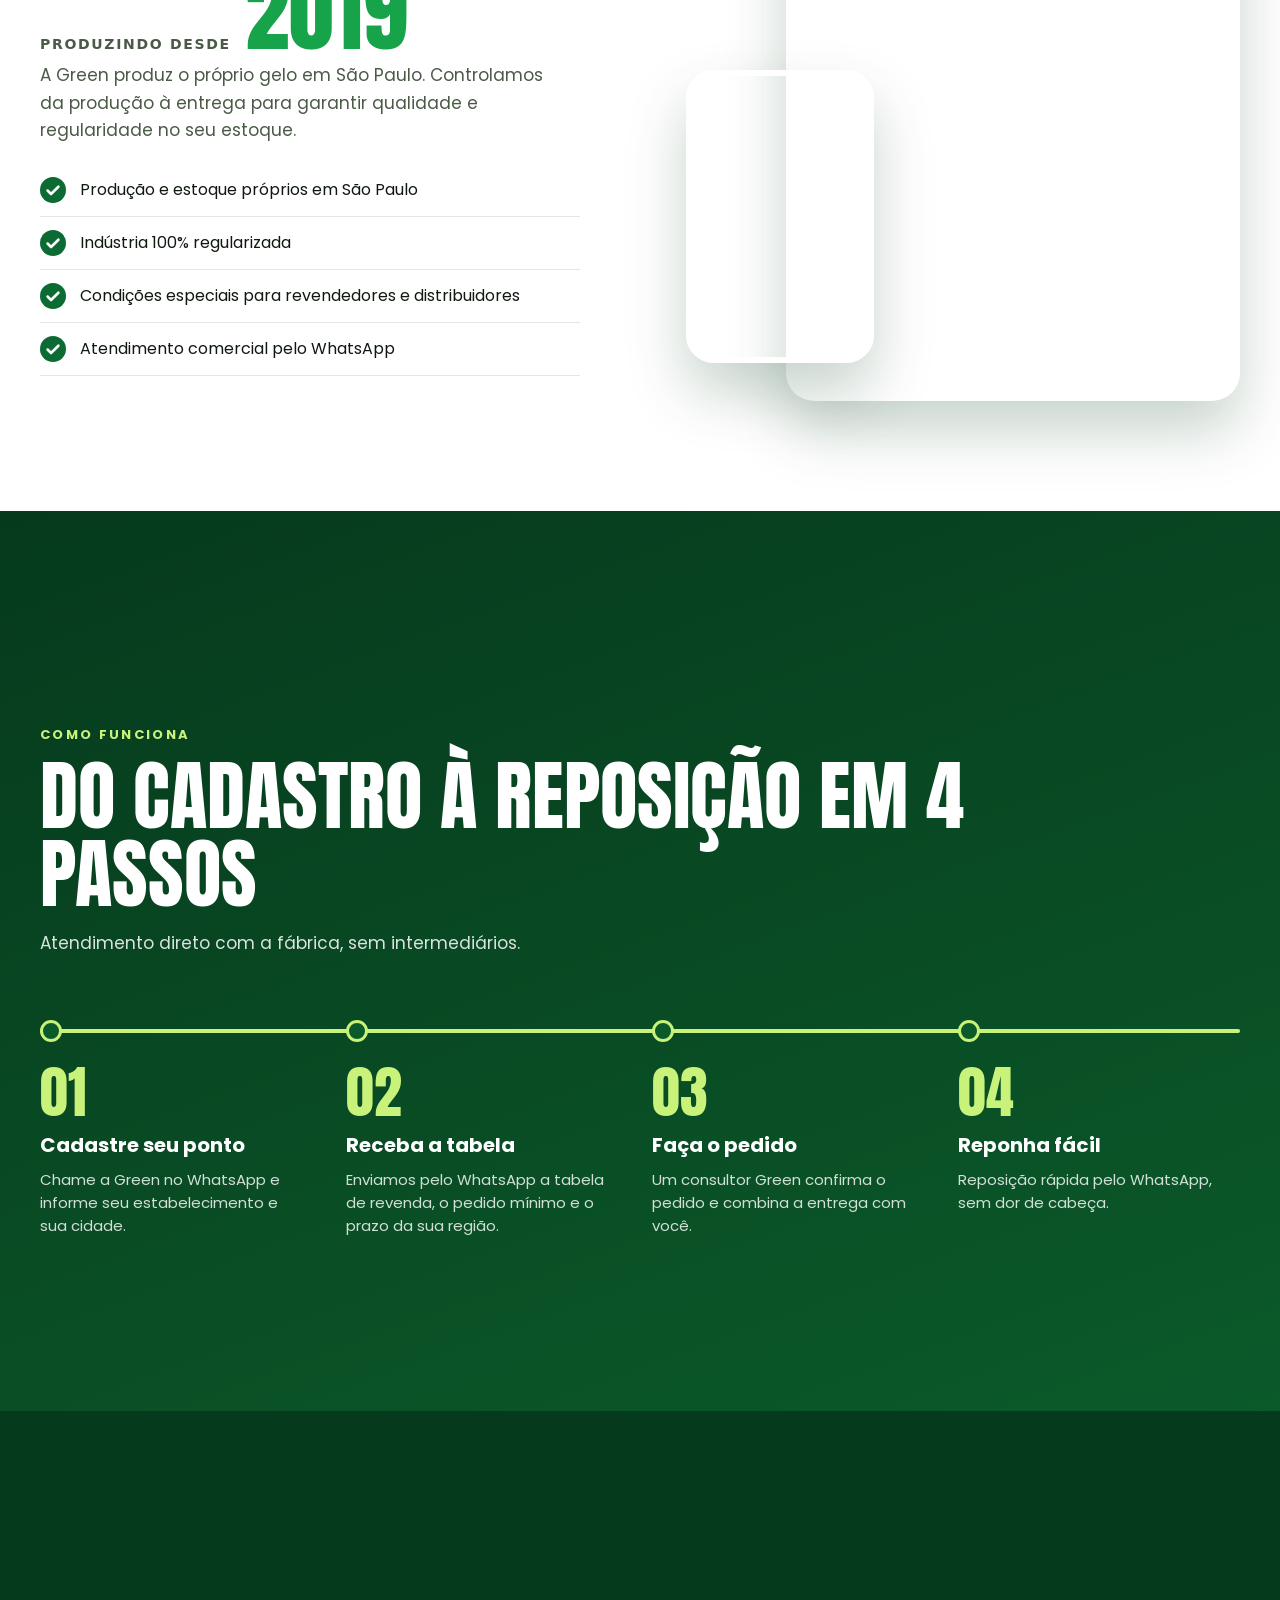
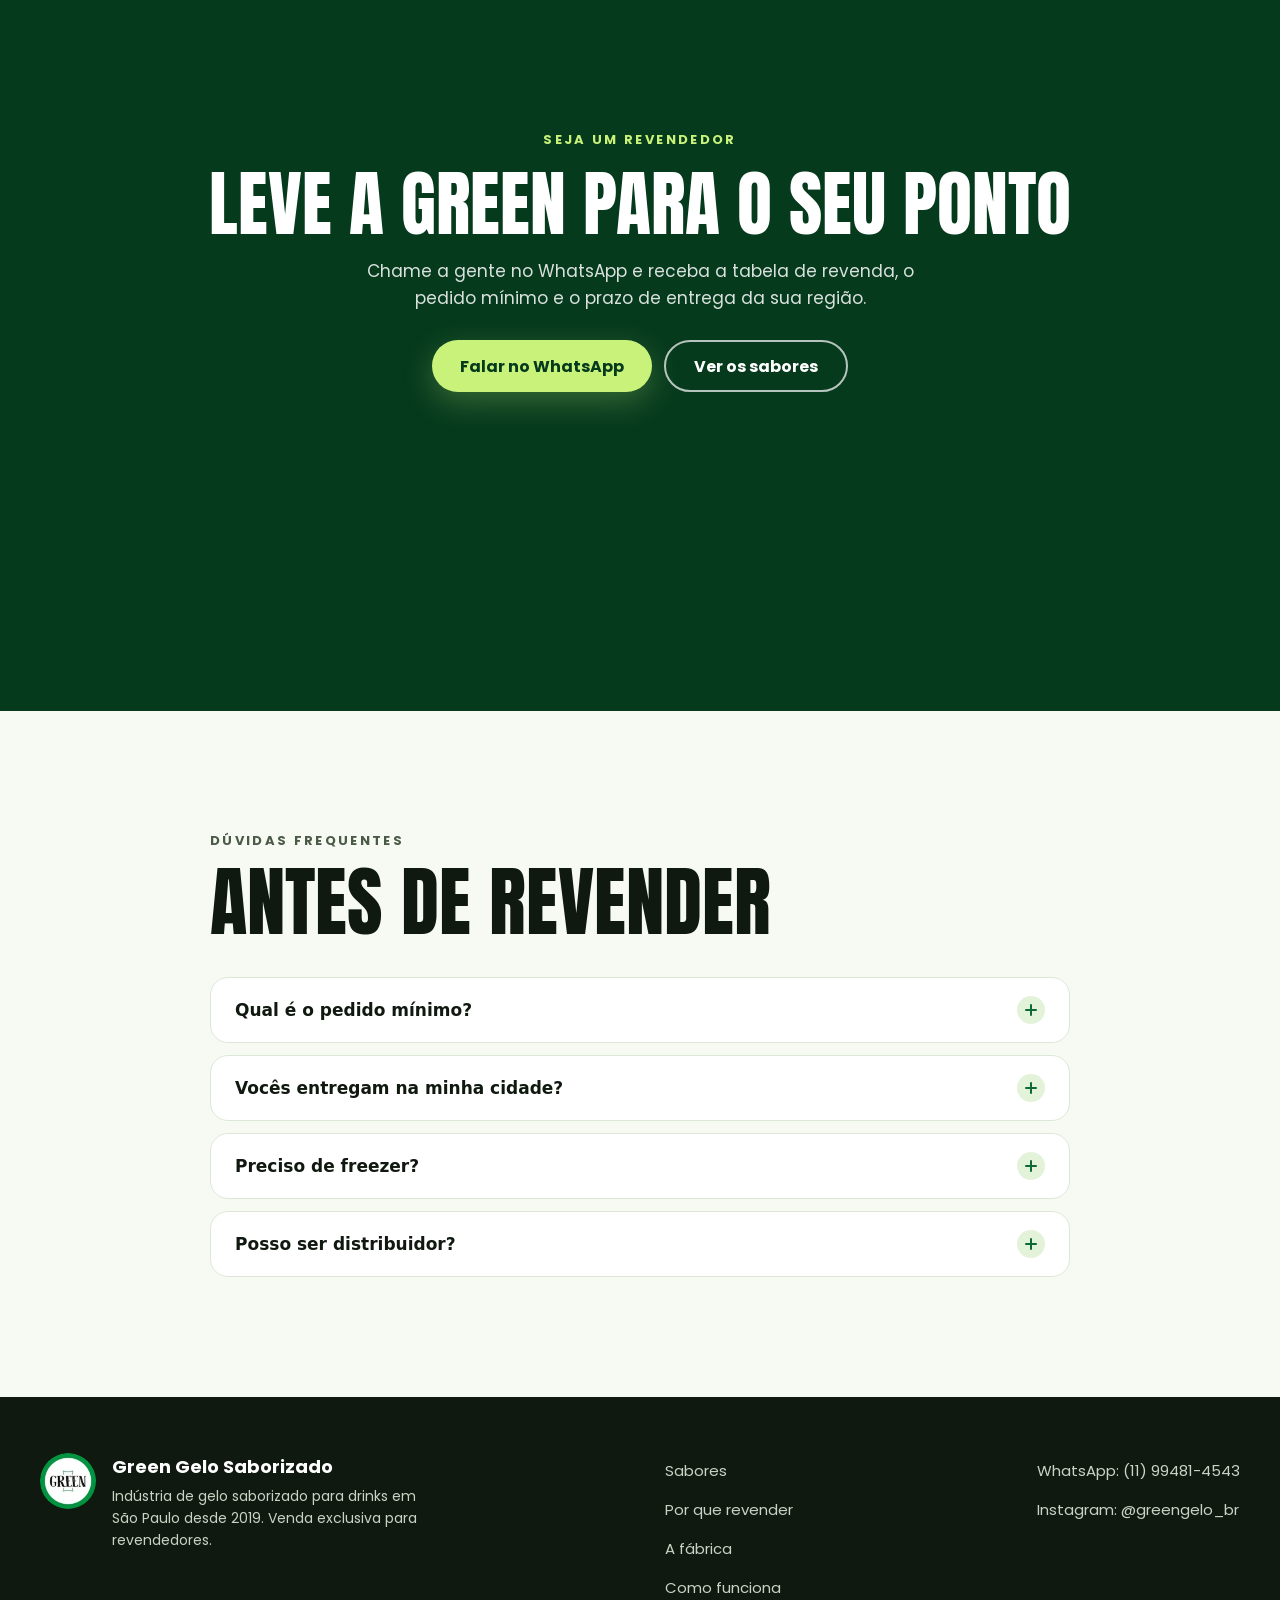
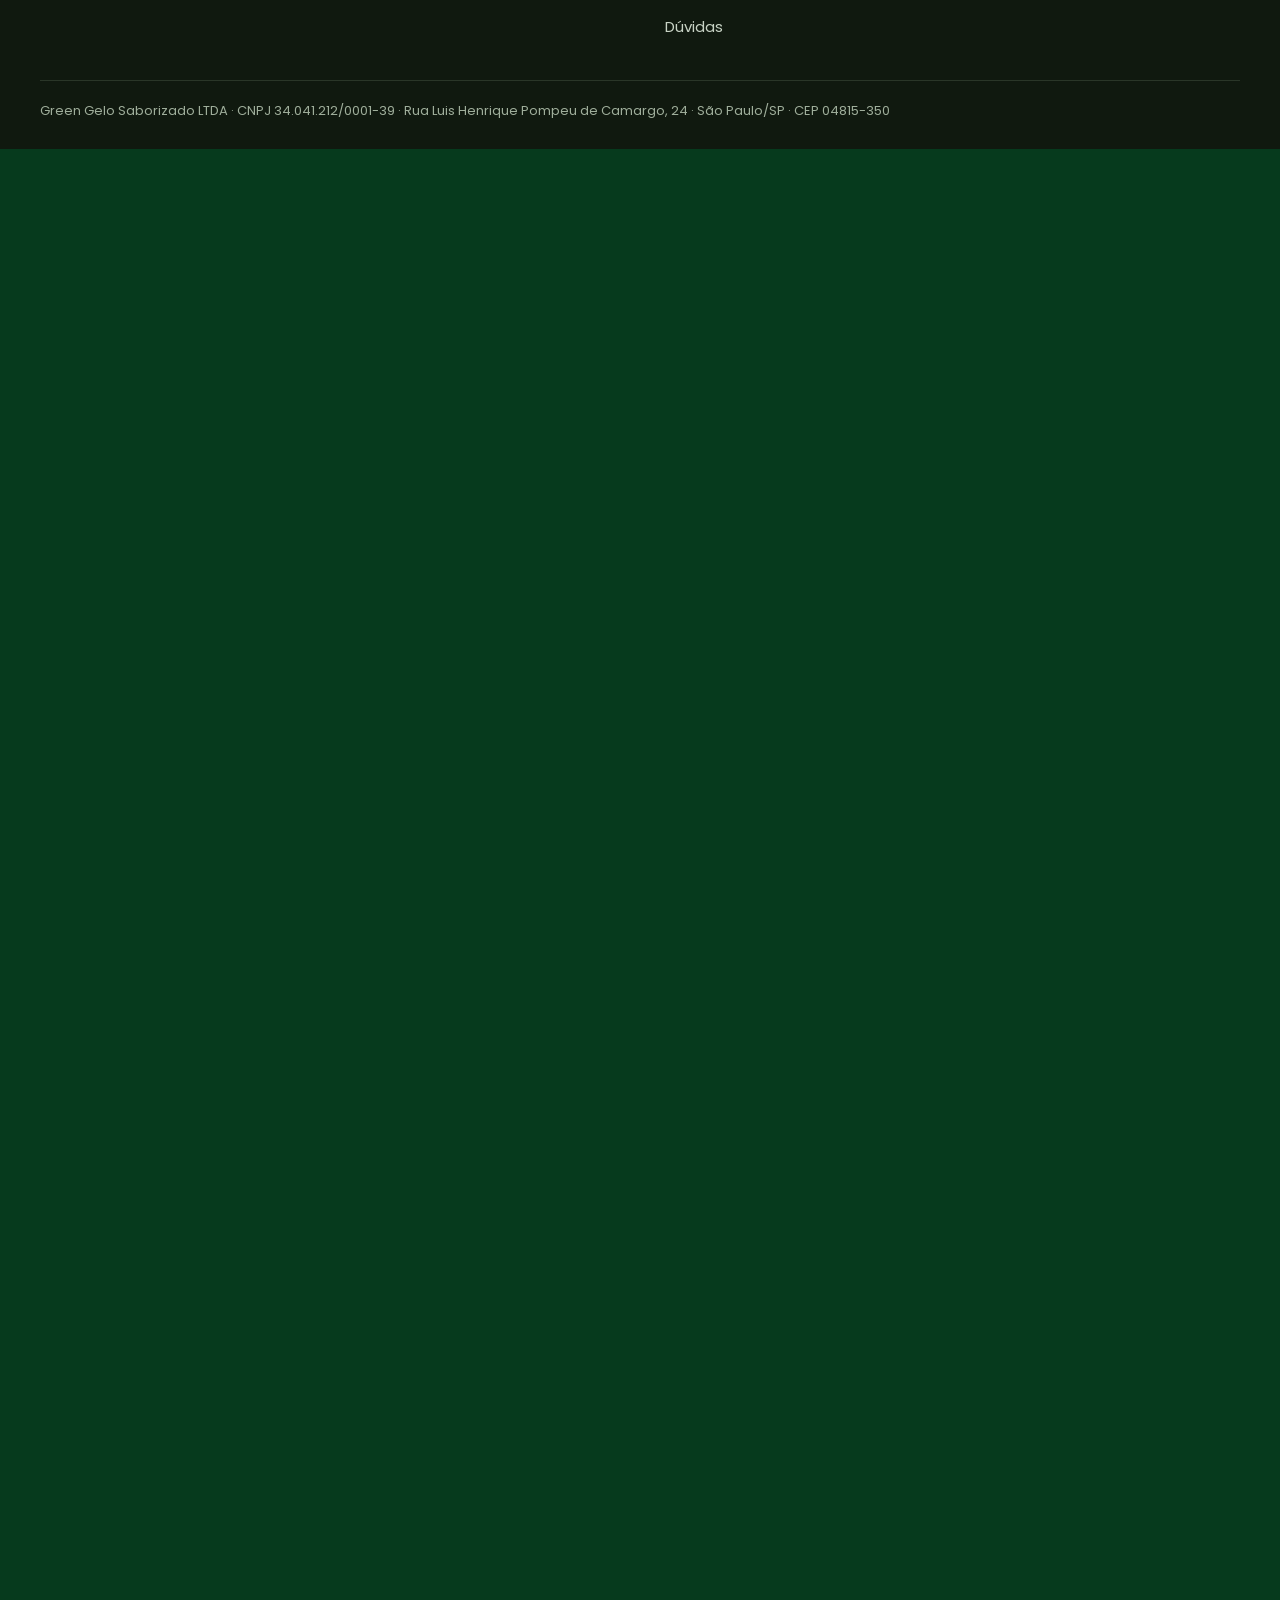
==== commit 02b6036c: "v5: SEO, llms.txt, sitemap.xml e robots.txt - Título e meta description com palavras-chave (gelo sab" ====
--- a/index.html
+++ b/index.html
@@ -3,10 +3,21 @@
 <head>
   <meta charset="utf-8">
   <meta name="viewport" content="width=device-width, initial-scale=1">
-  <title>Green Gelo Saborizado | Gelo para drink para revendedores</title>
-  <meta name="description" content="Indústria de gelo saborizado em São Paulo desde 2019. 9 sabores, já vem congelado e reposição rápida pelo WhatsApp. Atendemos todo o Brasil. Seja um revendedor Green.">
+  <!-- Fontes hospedadas no próprio site (sem depender do Google Fonts) -->
+  <link rel="preload" href="assets/fonts/anton-400.woff2" as="font" type="font/woff2" crossorigin>
+  <link rel="preload" href="assets/fonts/poppins-400.woff2" as="font" type="font/woff2" crossorigin>
+  <!-- Imagem do topo carrega primeiro -->
+  <link rel="preload" href="assets/video/hero-poster.webp" as="image" type="image/webp" fetchpriority="high">
+  <link rel="stylesheet" href="css/style.css">
+
+  <!-- GERADO:SEO:INICIO -->
+  <!-- (gerado por ferramentas/gerar.mjs; edite dados/*.json) -->
+  <title>Gelo Saborizado para Drinks | Revenda e Atacado | Green Gelo</title>
+  <meta name="description" content="Gelo saborizado para drinks direto da fábrica em São Paulo: 9 sabores, já vem congelado e reposição rápida. Atendemos todo o Brasil. Seja revendedor Green.">
+  <meta name="robots" content="index, follow, max-image-preview:large">
   <meta name="theme-color" content="#063A1D">
   <link rel="canonical" href="https://matdev96.github.io/green-gelo-site/">
+  <link rel="alternate" type="text/markdown" title="Resumo para IA (llms.txt)" href="https://matdev96.github.io/green-gelo-site/llms.txt">
 
   <!-- Compartilhamento (WhatsApp, Facebook, Instagram, LinkedIn) -->
   <meta property="og:type" content="website">
@@ -23,24 +34,351 @@
   <meta property="og:image:alt" content="Logo da Green Gelo Saborizado com as cores dos 9 sabores">
   <meta name="twitter:card" content="summary_large_image">
   <meta name="twitter:title" content="Green Gelo Saborizado | Gelo para drink para revendedores">
-  <meta name="twitter:description" content="9 sabores de gelo saborizado, direto da fábrica em São Paulo. Seja um revendedor Green.">
+  <meta name="twitter:description" content="9 sabores de gelo saborizado, direto da fábrica em São Paulo. Já vem congelado e com reposição rápida. Seja um revendedor Green.">
   <meta name="twitter:image" content="https://matdev96.github.io/green-gelo-site/assets/img/og-green.jpg">
 
   <!-- Ícones -->
   <link rel="icon" type="image/png" href="assets/img/logo-green.png">
   <link rel="apple-touch-icon" href="assets/img/apple-touch-icon.png">
-  <!-- Fontes hospedadas no próprio site (sem depender do Google Fonts) -->
-  <link rel="preload" href="assets/fonts/anton-400.woff2" as="font" type="font/woff2" crossorigin>
-  <link rel="preload" href="assets/fonts/poppins-400.woff2" as="font" type="font/woff2" crossorigin>
-  <!-- Imagem do topo carrega primeiro -->
-  <link rel="preload" href="assets/video/hero-poster.webp" as="image" type="image/webp" fetchpriority="high">
-  <link rel="stylesheet" href="css/style.css">
+  <link rel="manifest" href="site.webmanifest">
+
+  <!-- Dados estruturados (Google): empresa, site, sabores e FAQ -->
+  <script type="application/ld+json">
+  {
+    "@context": "https://schema.org",
+    "@graph": [
+      {
+        "@type": "Organization",
+        "@id": "https://matdev96.github.io/green-gelo-site/#organizacao",
+        "name": "Green Gelo Saborizado",
+        "legalName": "Green Gelo Saborizado LTDA",
+        "url": "https://matdev96.github.io/green-gelo-site/",
+        "logo": "https://matdev96.github.io/green-gelo-site/assets/img/logo-green.png",
+        "image": "https://matdev96.github.io/green-gelo-site/assets/img/og-green.jpg",
+        "description": "Gelo saborizado para drinks direto da fábrica em São Paulo: 9 sabores, já vem congelado e reposição rápida. Atendemos todo o Brasil. Seja revendedor Green.",
+        "foundingDate": "2019",
+        "taxID": "34.041.212/0001-39",
+        "address": {
+          "@type": "PostalAddress",
+          "streetAddress": "Rua Luis Henrique Pompeu de Camargo, 24",
+          "addressLocality": "São Paulo",
+          "addressRegion": "SP",
+          "postalCode": "04815-350",
+          "addressCountry": "BR"
+        },
+        "areaServed": {
+          "@type": "Country",
+          "name": "Brasil"
+        },
+        "contactPoint": {
+          "@type": "ContactPoint",
+          "telephone": "+55 11 99481-4543",
+          "contactType": "sales",
+          "areaServed": "BR",
+          "availableLanguage": "pt-BR"
+        },
+        "sameAs": [
+          "https://www.instagram.com/greengelo_br/"
+        ]
+      },
+      {
+        "@type": "WebSite",
+        "@id": "https://matdev96.github.io/green-gelo-site/#site",
+        "url": "https://matdev96.github.io/green-gelo-site/",
+        "name": "Green Gelo Saborizado",
+        "inLanguage": "pt-BR",
+        "publisher": {
+          "@id": "https://matdev96.github.io/green-gelo-site/#organizacao"
+        }
+      },
+      {
+        "@type": "WebPage",
+        "@id": "https://matdev96.github.io/green-gelo-site/#pagina",
+        "url": "https://matdev96.github.io/green-gelo-site/",
+        "name": "Gelo Saborizado para Drinks | Revenda e Atacado | Green Gelo",
+        "description": "Gelo saborizado para drinks direto da fábrica em São Paulo: 9 sabores, já vem congelado e reposição rápida. Atendemos todo o Brasil. Seja revendedor Green.",
+        "inLanguage": "pt-BR",
+        "isPartOf": {
+          "@id": "https://matdev96.github.io/green-gelo-site/#site"
+        },
+        "about": {
+          "@id": "https://matdev96.github.io/green-gelo-site/#organizacao"
+        },
+        "primaryImageOfPage": "https://matdev96.github.io/green-gelo-site/assets/img/og-green.jpg",
+        "dateModified": "2026-11-19"
+      },
+      {
+        "@type": "ItemList",
+        "name": "Sabores de gelo saborizado Green",
+        "numberOfItems": 9,
+        "itemListElement": [
+          {
+            "@type": "ListItem",
+            "position": 1,
+            "item": {
+              "@type": "Product",
+              "name": "Gelo saborizado sabor pêssego",
+              "url": "https://matdev96.github.io/green-gelo-site/#sabor-pessego",
+              "image": "https://matdev96.github.io/green-gelo-site/assets/img/produtos/pessego.webp",
+              "description": "Doce na medida e super refrescante. O queridinho de quem pede drink de fruta.",
+              "category": "Gelo saborizado para drinks",
+              "brand": {
+                "@type": "Brand",
+                "name": "Green"
+              },
+              "manufacturer": {
+                "@id": "https://matdev96.github.io/green-gelo-site/#organizacao"
+              },
+              "weight": {
+                "@type": "QuantitativeValue",
+                "value": 190,
+                "unitCode": "GRM"
+              }
+            }
+          },
+          {
+            "@type": "ListItem",
+            "position": 2,
+            "item": {
+              "@type": "Product",
+              "name": "Gelo saborizado sabor melancia",
+              "url": "https://matdev96.github.io/green-gelo-site/#sabor-melancia",
+              "image": "https://matdev96.github.io/green-gelo-site/assets/img/produtos/melancia.webp",
+              "description": "Sabor de verão o ano inteiro. Cor intensa que chama atenção no copo.",
+              "category": "Gelo saborizado para drinks",
+              "brand": {
+                "@type": "Brand",
+                "name": "Green"
+              },
+              "manufacturer": {
+                "@id": "https://matdev96.github.io/green-gelo-site/#organizacao"
+              },
+              "weight": {
+                "@type": "QuantitativeValue",
+                "value": 190,
+                "unitCode": "GRM"
+              }
+            }
+          },
+          {
+            "@type": "ListItem",
+            "position": 3,
+            "item": {
+              "@type": "Product",
+              "name": "Gelo saborizado sabor laranja",
+              "url": "https://matdev96.github.io/green-gelo-site/#sabor-laranja",
+              "image": "https://matdev96.github.io/green-gelo-site/assets/img/produtos/laranja.webp",
+              "description": "Cítrico e equilibrado, vai bem com quase tudo que sai do balcão.",
+              "category": "Gelo saborizado para drinks",
+              "brand": {
+                "@type": "Brand",
+                "name": "Green"
+              },
+              "manufacturer": {
+                "@id": "https://matdev96.github.io/green-gelo-site/#organizacao"
+              },
+              "weight": {
+                "@type": "QuantitativeValue",
+                "value": 190,
+                "unitCode": "GRM"
+              }
+            }
+          },
+          {
+            "@type": "ListItem",
+            "position": 4,
+            "item": {
+              "@type": "Product",
+              "name": "Gelo saborizado sabor morango",
+              "url": "https://matdev96.github.io/green-gelo-site/#sabor-morango",
+              "image": "https://matdev96.github.io/green-gelo-site/assets/img/produtos/morango.webp",
+              "description": "Um clássico que nunca sai de moda. Gira rápido em qualquer ponto de venda.",
+              "category": "Gelo saborizado para drinks",
+              "brand": {
+                "@type": "Brand",
+                "name": "Green"
+              },
+              "manufacturer": {
+                "@id": "https://matdev96.github.io/green-gelo-site/#organizacao"
+              },
+              "weight": {
+                "@type": "QuantitativeValue",
+                "value": 190,
+                "unitCode": "GRM"
+              }
+            }
+          },
+          {
+            "@type": "ListItem",
+            "position": 5,
+            "item": {
+              "@type": "Product",
+              "name": "Gelo saborizado sabor maracujá",
+              "url": "https://matdev96.github.io/green-gelo-site/#sabor-maracuja",
+              "image": "https://matdev96.github.io/green-gelo-site/assets/img/produtos/maracuja.webp",
+              "description": "Azedinho e tropical, dá personalidade ao drink logo no primeiro gole.",
+              "category": "Gelo saborizado para drinks",
+              "brand": {
+                "@type": "Brand",
+                "name": "Green"
+              },
+              "manufacturer": {
+                "@id": "https://matdev96.github.io/green-gelo-site/#organizacao"
+              },
+              "weight": {
+                "@type": "QuantitativeValue",
+                "value": 190,
+                "unitCode": "GRM"
+              }
+            }
+          },
+          {
+            "@type": "ListItem",
+            "position": 6,
+            "item": {
+              "@type": "Product",
+              "name": "Gelo para cerveja sabor sal e limão",
+              "url": "https://matdev96.github.io/green-gelo-site/#sabor-sal-e-limao",
+              "image": "https://matdev96.github.io/green-gelo-site/assets/img/produtos/sal-e-limao.webp",
+              "description": "Feito para a cerveja: um toque de sal e limão que deixa cada gole mais gelado.",
+              "category": "Gelo saborizado para drinks",
+              "brand": {
+                "@type": "Brand",
+                "name": "Green"
+              },
+              "manufacturer": {
+                "@id": "https://matdev96.github.io/green-gelo-site/#organizacao"
+              },
+              "weight": {
+                "@type": "QuantitativeValue",
+                "value": 190,
+                "unitCode": "GRM"
+              }
+            }
+          },
+          {
+            "@type": "ListItem",
+            "position": 7,
+            "item": {
+              "@type": "Product",
+              "name": "Gelo saborizado sabor água de coco",
+              "url": "https://matdev96.github.io/green-gelo-site/#sabor-agua-de-coco",
+              "image": "https://matdev96.github.io/green-gelo-site/assets/img/produtos/agua-de-coco.webp",
+              "description": "Leve e natural. Perfeito para drinks mais suaves e para o calor.",
+              "category": "Gelo saborizado para drinks",
+              "brand": {
+                "@type": "Brand",
+                "name": "Green"
+              },
+              "manufacturer": {
+                "@id": "https://matdev96.github.io/green-gelo-site/#organizacao"
+              },
+              "weight": {
+                "@type": "QuantitativeValue",
+                "value": 190,
+                "unitCode": "GRM"
+              }
+            }
+          },
+          {
+            "@type": "ListItem",
+            "position": 8,
+            "item": {
+              "@type": "Product",
+              "name": "Gelo saborizado sabor maçã verde",
+              "url": "https://matdev96.github.io/green-gelo-site/#sabor-maca-verde",
+              "image": "https://matdev96.github.io/green-gelo-site/assets/img/produtos/maca-verde.webp",
+              "description": "Ácida, fresca e com aquela cor que fica linda no copo.",
+              "category": "Gelo saborizado para drinks",
+              "brand": {
+                "@type": "Brand",
+                "name": "Green"
+              },
+              "manufacturer": {
+                "@id": "https://matdev96.github.io/green-gelo-site/#organizacao"
+              },
+              "weight": {
+                "@type": "QuantitativeValue",
+                "value": 190,
+                "unitCode": "GRM"
+              }
+            }
+          },
+          {
+            "@type": "ListItem",
+            "position": 9,
+            "item": {
+              "@type": "Product",
+              "name": "Gelo saborizado sabor mel",
+              "url": "https://matdev96.github.io/green-gelo-site/#sabor-mel",
+              "image": "https://matdev96.github.io/green-gelo-site/assets/img/produtos/mel.webp",
+              "description": "Doce e encorpado, dá um toque especial em drinks com destilados.",
+              "category": "Gelo saborizado para drinks",
+              "brand": {
+                "@type": "Brand",
+                "name": "Green"
+              },
+              "manufacturer": {
+                "@id": "https://matdev96.github.io/green-gelo-site/#organizacao"
+              },
+              "weight": {
+                "@type": "QuantitativeValue",
+                "value": 190,
+                "unitCode": "GRM"
+              }
+            }
+          }
+        ]
+      },
+      {
+        "@type": "FAQPage",
+        "@id": "https://matdev96.github.io/green-gelo-site/#duvidas",
+        "mainEntity": [
+          {
+            "@type": "Question",
+            "name": "Qual é o pedido mínimo?",
+            "acceptedAnswer": {
+              "@type": "Answer",
+              "text": "Varia conforme a região e o tipo de ponto. Você recebe as condições pelo WhatsApp logo após o cadastro."
+            }
+          },
+          {
+            "@type": "Question",
+            "name": "Vocês entregam na minha cidade?",
+            "acceptedAnswer": {
+              "@type": "Answer",
+              "text": "A fábrica fica em São Paulo e atendemos todo o Brasil. Informe sua cidade no WhatsApp e confirmamos a entrega e o prazo."
+            }
+          },
+          {
+            "@type": "Question",
+            "name": "Preciso de freezer?",
+            "acceptedAnswer": {
+              "@type": "Answer",
+              "text": "Sim. O gelo é um produto que necessita de temperatura controlada e deve ser conservado em freezer."
+            }
+          },
+          {
+            "@type": "Question",
+            "name": "Posso ser distribuidor?",
+            "acceptedAnswer": {
+              "@type": "Answer",
+              "text": "Sim, avaliamos parcerias de distribuição. Fale com a gente no WhatsApp e conte sobre a sua operação."
+            }
+          }
+        ]
+      }
+    ]
+  }
+  </script>
+
+  <!-- GERADO:SEO:FIM -->
 </head>
 <body>
 
   <!-- ============ CABEÇALHO ============ -->
   <header class="topo" id="topo">
-    <a class="topo__marca" href="#inicio" aria-label="Green Gelo Saborizado — início">
+    <a class="topo__marca" href="#inicio">
       <img src="assets/img/logo-green-96.webp" alt="" width="48" height="48">
       <span>Green Gelo<br><small>Saborizado</small></span>
     </a>
@@ -65,8 +403,8 @@
       <div class="hero__sombra" aria-hidden="true"></div>
 
       <div class="hero__conteudo">
-        <p class="hero__selo">Indústria de gelo saborizado · Desde 2019</p>
         <h1 class="hero__titulo">
+          <span class="hero__selo">Gelo saborizado para drinks · Desde 2019</span>
           <span class="linha"><span>Leve muito mais</span></span>
           <span class="linha"><span>sabor para o</span></span>
           <span class="linha"><span class="destaque">seu drink</span></span>
@@ -78,7 +416,7 @@
         </div>
       </div>
 
-      <a class="hero__rolar" href="#sabores" aria-label="Rolar para os sabores">
+      <a class="hero__rolar" href="#sabores">
         <span>Role para ver os sabores</span>
         <i aria-hidden="true"></i>
       </a>
@@ -93,8 +431,261 @@
       </div>
     </section>
 
-    <!-- Os banners de sabor são gerados pelo js/main.js (lista SABORES)
-         e entram aqui, logo antes de "Por que revender" -->
+    <!-- ============ BANNERS DOS 9 SABORES ============ -->
+    <!-- GERADO:SABORES:INICIO -->
+  <!-- (gerado por ferramentas/gerar.mjs; edite dados/*.json) -->
+    <article class="painel banner" id="sabor-pessego" data-sabor="0" data-nome="Pêssego" data-cor="#F6A26B" data-texto="#2B1406"
+             aria-labelledby="nome-pessego" style="--cor:#F6A26B;--cor-escura:#D9653A;--texto:#2B1406;--texto-suave:rgba(0,0,0,.72);--lado:-1">
+      <div class="banner__fundo" aria-hidden="true">
+        <span class="banner__marca-dagua">Pêssego</span>
+        <span class="bolha b1"></span><span class="bolha b2"></span><span class="bolha b3"></span>
+        <span class="bolha b4"></span><span class="bolha b5"></span>
+      </div>
+      <div class="banner__grade">
+        <div class="banner__palco">
+          <div class="banner__pacote">
+            <div class="banner__flutua">
+              <img class="banner__img" src="assets/img/produtos/pessego.webp" alt="Pacote de gelo para drink Green sabor pêssego, 190 g (200 ml)" width="286" height="760" loading="lazy" decoding="async">
+            </div>
+          </div>
+          <span class="banner__chao" aria-hidden="true"></span>
+        </div>
+        <div class="banner__info">
+          <p class="banner__contador">01 / 09</p>
+          <p class="banner__pre">Gelo sabor</p>
+          <h3 class="banner__nome" id="nome-pessego">Pêssego</h3>
+          <p class="banner__desc">Doce na medida e super refrescante. O queridinho de quem pede drink de fruta.</p>
+          <ul class="banner__fichas"><li>190 g · 200 ml</li><li>Já vem congelado</li><li>Abre fácil</li></ul>
+          <p class="banner__combina"><strong>Combina com:</strong> vodka, espumante e energético</p>
+          <a class="botao banner__botao" href="https://wa.me/5511994814543?text=Ol%C3%A1%2C%20Green!%20Vim%20pelo%20site%20e%20quero%20o%20gelo%20sabor%20p%C3%AAssego." target="_blank" rel="noopener">Pedir agora<span class="so-leitor"> o sabor pêssego pelo WhatsApp</span></a>
+        </div>
+      </div>
+    </article>
+
+    <article class="painel banner banner--invertido" id="sabor-melancia" data-sabor="1" data-nome="Melancia" data-cor="#C8102E" data-texto="#FFFFFF"
+             aria-labelledby="nome-melancia" style="--cor:#C8102E;--cor-escura:#7A0A1C;--texto:#FFFFFF;--texto-suave:rgba(255,255,255,.88);--lado:1">
+      <div class="banner__fundo" aria-hidden="true">
+        <span class="banner__marca-dagua">Melancia</span>
+        <span class="bolha b1"></span><span class="bolha b2"></span><span class="bolha b3"></span>
+        <span class="bolha b4"></span><span class="bolha b5"></span>
+      </div>
+      <div class="banner__grade">
+        <div class="banner__palco">
+          <div class="banner__pacote">
+            <div class="banner__flutua">
+              <img class="banner__img" src="assets/img/produtos/melancia.webp" alt="Pacote de gelo para drink Green sabor melancia, 190 g (200 ml)" width="286" height="760" loading="lazy" decoding="async">
+            </div>
+          </div>
+          <span class="banner__chao" aria-hidden="true"></span>
+        </div>
+        <div class="banner__info">
+          <p class="banner__contador">02 / 09</p>
+          <p class="banner__pre">Gelo sabor</p>
+          <h3 class="banner__nome" id="nome-melancia">Melancia</h3>
+          <p class="banner__desc">Sabor de verão o ano inteiro. Cor intensa que chama atenção no copo.</p>
+          <ul class="banner__fichas"><li>190 g · 200 ml</li><li>Já vem congelado</li><li>Abre fácil</li></ul>
+          <p class="banner__combina"><strong>Combina com:</strong> gin, vodka e energético</p>
+          <a class="botao banner__botao" href="https://wa.me/5511994814543?text=Ol%C3%A1%2C%20Green!%20Vim%20pelo%20site%20e%20quero%20o%20gelo%20sabor%20melancia." target="_blank" rel="noopener">Pedir agora<span class="so-leitor"> o sabor melancia pelo WhatsApp</span></a>
+        </div>
+      </div>
+    </article>
+
+    <article class="painel banner" id="sabor-laranja" data-sabor="2" data-nome="Laranja" data-cor="#F7861E" data-texto="#2B1406"
+             aria-labelledby="nome-laranja" style="--cor:#F7861E;--cor-escura:#C4520A;--texto:#2B1406;--texto-suave:rgba(0,0,0,.72);--lado:-1">
+      <div class="banner__fundo" aria-hidden="true">
+        <span class="banner__marca-dagua">Laranja</span>
+        <span class="bolha b1"></span><span class="bolha b2"></span><span class="bolha b3"></span>
+        <span class="bolha b4"></span><span class="bolha b5"></span>
+      </div>
+      <div class="banner__grade">
+        <div class="banner__palco">
+          <div class="banner__pacote">
+            <div class="banner__flutua">
+              <img class="banner__img" src="assets/img/produtos/laranja.webp" alt="Pacote de gelo para drink Green sabor laranja, 190 g (200 ml)" width="286" height="760" loading="lazy" decoding="async">
+            </div>
+          </div>
+          <span class="banner__chao" aria-hidden="true"></span>
+        </div>
+        <div class="banner__info">
+          <p class="banner__contador">03 / 09</p>
+          <p class="banner__pre">Gelo sabor</p>
+          <h3 class="banner__nome" id="nome-laranja">Laranja</h3>
+          <p class="banner__desc">Cítrico e equilibrado, vai bem com quase tudo que sai do balcão.</p>
+          <ul class="banner__fichas"><li>190 g · 200 ml</li><li>Já vem congelado</li><li>Abre fácil</li></ul>
+          <p class="banner__combina"><strong>Combina com:</strong> whisky, gin e energético</p>
+          <a class="botao banner__botao" href="https://wa.me/5511994814543?text=Ol%C3%A1%2C%20Green!%20Vim%20pelo%20site%20e%20quero%20o%20gelo%20sabor%20laranja." target="_blank" rel="noopener">Pedir agora<span class="so-leitor"> o sabor laranja pelo WhatsApp</span></a>
+        </div>
+      </div>
+    </article>
+
+    <article class="painel banner banner--invertido" id="sabor-morango" data-sabor="3" data-nome="Morango" data-cor="#E0263F" data-texto="#FFFFFF"
+             aria-labelledby="nome-morango" style="--cor:#E0263F;--cor-escura:#8F0E22;--texto:#FFFFFF;--texto-suave:rgba(255,255,255,.88);--lado:1">
+      <div class="banner__fundo" aria-hidden="true">
+        <span class="banner__marca-dagua">Morango</span>
+        <span class="bolha b1"></span><span class="bolha b2"></span><span class="bolha b3"></span>
+        <span class="bolha b4"></span><span class="bolha b5"></span>
+      </div>
+      <div class="banner__grade">
+        <div class="banner__palco">
+          <div class="banner__pacote">
+            <div class="banner__flutua">
+              <img class="banner__img" src="assets/img/produtos/morango.webp" alt="Pacote de gelo para drink Green sabor morango, 190 g (200 ml)" width="286" height="760" loading="lazy" decoding="async">
+            </div>
+          </div>
+          <span class="banner__chao" aria-hidden="true"></span>
+        </div>
+        <div class="banner__info">
+          <p class="banner__contador">04 / 09</p>
+          <p class="banner__pre">Gelo sabor</p>
+          <h3 class="banner__nome" id="nome-morango">Morango</h3>
+          <p class="banner__desc">Um clássico que nunca sai de moda. Gira rápido em qualquer ponto de venda.</p>
+          <ul class="banner__fichas"><li>190 g · 200 ml</li><li>Já vem congelado</li><li>Abre fácil</li></ul>
+          <p class="banner__combina"><strong>Combina com:</strong> vodka, espumante e energético</p>
+          <a class="botao banner__botao" href="https://wa.me/5511994814543?text=Ol%C3%A1%2C%20Green!%20Vim%20pelo%20site%20e%20quero%20o%20gelo%20sabor%20morango." target="_blank" rel="noopener">Pedir agora<span class="so-leitor"> o sabor morango pelo WhatsApp</span></a>
+        </div>
+      </div>
+    </article>
+
+    <article class="painel banner" id="sabor-maracuja" data-sabor="4" data-nome="Maracujá" data-cor="#F5C518" data-texto="#2B1F00"
+             aria-labelledby="nome-maracuja" style="--cor:#F5C518;--cor-escura:#C98F00;--texto:#2B1F00;--texto-suave:rgba(0,0,0,.72);--lado:-1">
+      <div class="banner__fundo" aria-hidden="true">
+        <span class="banner__marca-dagua">Maracujá</span>
+        <span class="bolha b1"></span><span class="bolha b2"></span><span class="bolha b3"></span>
+        <span class="bolha b4"></span><span class="bolha b5"></span>
+      </div>
+      <div class="banner__grade">
+        <div class="banner__palco">
+          <div class="banner__pacote">
+            <div class="banner__flutua">
+              <img class="banner__img" src="assets/img/produtos/maracuja.webp" alt="Pacote de gelo para drink Green sabor maracujá, 190 g (200 ml)" width="286" height="760" loading="lazy" decoding="async">
+            </div>
+          </div>
+          <span class="banner__chao" aria-hidden="true"></span>
+        </div>
+        <div class="banner__info">
+          <p class="banner__contador">05 / 09</p>
+          <p class="banner__pre">Gelo sabor</p>
+          <h3 class="banner__nome" id="nome-maracuja">Maracujá</h3>
+          <p class="banner__desc">Azedinho e tropical, dá personalidade ao drink logo no primeiro gole.</p>
+          <ul class="banner__fichas"><li>190 g · 200 ml</li><li>Já vem congelado</li><li>Abre fácil</li></ul>
+          <p class="banner__combina"><strong>Combina com:</strong> cachaça, vodka e energético</p>
+          <a class="botao banner__botao" href="https://wa.me/5511994814543?text=Ol%C3%A1%2C%20Green!%20Vim%20pelo%20site%20e%20quero%20o%20gelo%20sabor%20maracuj%C3%A1." target="_blank" rel="noopener">Pedir agora<span class="so-leitor"> o sabor maracujá pelo WhatsApp</span></a>
+        </div>
+      </div>
+    </article>
+
+    <article class="painel banner banner--invertido" id="sabor-sal-e-limao" data-sabor="5" data-nome="Sal e limão" data-cor="#F3A712" data-texto="#2B1A00"
+             aria-labelledby="nome-sal-e-limao" style="--cor:#F3A712;--cor-escura:#B86E00;--texto:#2B1A00;--texto-suave:rgba(0,0,0,.72);--lado:1">
+      <div class="banner__fundo" aria-hidden="true">
+        <span class="banner__marca-dagua">Sal e limão</span>
+        <span class="bolha b1"></span><span class="bolha b2"></span><span class="bolha b3"></span>
+        <span class="bolha b4"></span><span class="bolha b5"></span>
+      </div>
+      <div class="banner__grade">
+        <div class="banner__palco">
+          <div class="banner__pacote">
+            <div class="banner__flutua">
+              <img class="banner__img" src="assets/img/produtos/sal-e-limao.webp" alt="Pacote de gelo para drink Green sabor sal e limão, 190 g (200 ml)" width="286" height="760" loading="lazy" decoding="async">
+            </div>
+          </div>
+          <span class="banner__chao" aria-hidden="true"></span>
+        </div>
+        <div class="banner__info">
+          <p class="banner__contador">06 / 09</p>
+          <p class="banner__pre">Gelo para cerveja</p>
+          <h3 class="banner__nome" id="nome-sal-e-limao">Sal e limão</h3>
+          <p class="banner__desc">Feito para a cerveja: um toque de sal e limão que deixa cada gole mais gelado.</p>
+          <ul class="banner__fichas"><li>190 g · 200 ml</li><li>Já vem congelado</li><li>Abre fácil</li></ul>
+          <p class="banner__combina"><strong>Combina com:</strong> cerveja</p>
+          <a class="botao banner__botao" href="https://wa.me/5511994814543?text=Ol%C3%A1%2C%20Green!%20Vim%20pelo%20site%20e%20quero%20o%20gelo%20sabor%20sal%20e%20lim%C3%A3o." target="_blank" rel="noopener">Pedir agora<span class="so-leitor"> o sabor sal e limão pelo WhatsApp</span></a>
+        </div>
+      </div>
+    </article>
+
+    <article class="painel banner" id="sabor-agua-de-coco" data-sabor="6" data-nome="Água de coco" data-cor="#1E7A35" data-texto="#FFFFFF"
+             aria-labelledby="nome-agua-de-coco" style="--cor:#1E7A35;--cor-escura:#0B4A1E;--texto:#FFFFFF;--texto-suave:rgba(255,255,255,.88);--lado:-1">
+      <div class="banner__fundo" aria-hidden="true">
+        <span class="banner__marca-dagua">Água de coco</span>
+        <span class="bolha b1"></span><span class="bolha b2"></span><span class="bolha b3"></span>
+        <span class="bolha b4"></span><span class="bolha b5"></span>
+      </div>
+      <div class="banner__grade">
+        <div class="banner__palco">
+          <div class="banner__pacote">
+            <div class="banner__flutua">
+              <img class="banner__img" src="assets/img/produtos/agua-de-coco.webp" alt="Pacote de gelo para drink Green sabor água de coco, 190 g (200 ml)" width="286" height="760" loading="lazy" decoding="async">
+            </div>
+          </div>
+          <span class="banner__chao" aria-hidden="true"></span>
+        </div>
+        <div class="banner__info">
+          <p class="banner__contador">07 / 09</p>
+          <p class="banner__pre">Gelo sabor</p>
+          <h3 class="banner__nome" id="nome-agua-de-coco">Água de coco</h3>
+          <p class="banner__desc">Leve e natural. Perfeito para drinks mais suaves e para o calor.</p>
+          <ul class="banner__fichas"><li>190 g · 200 ml</li><li>Já vem congelado</li><li>Abre fácil</li></ul>
+          <p class="banner__combina"><strong>Combina com:</strong> gin, vodka e energético tropical</p>
+          <a class="botao banner__botao" href="https://wa.me/5511994814543?text=Ol%C3%A1%2C%20Green!%20Vim%20pelo%20site%20e%20quero%20o%20gelo%20sabor%20%C3%A1gua%20de%20coco." target="_blank" rel="noopener">Pedir agora<span class="so-leitor"> o sabor água de coco pelo WhatsApp</span></a>
+        </div>
+      </div>
+    </article>
+
+    <article class="painel banner banner--invertido" id="sabor-maca-verde" data-sabor="7" data-nome="Maçã verde" data-cor="#8CC63F" data-texto="#10220A"
+             aria-labelledby="nome-maca-verde" style="--cor:#8CC63F;--cor-escura:#4E8A1A;--texto:#10220A;--texto-suave:rgba(0,0,0,.72);--lado:1">
+      <div class="banner__fundo" aria-hidden="true">
+        <span class="banner__marca-dagua">Maçã verde</span>
+        <span class="bolha b1"></span><span class="bolha b2"></span><span class="bolha b3"></span>
+        <span class="bolha b4"></span><span class="bolha b5"></span>
+      </div>
+      <div class="banner__grade">
+        <div class="banner__palco">
+          <div class="banner__pacote">
+            <div class="banner__flutua">
+              <img class="banner__img" src="assets/img/produtos/maca-verde.webp" alt="Pacote de gelo para drink Green sabor maçã verde, 190 g (200 ml)" width="286" height="760" loading="lazy" decoding="async">
+            </div>
+          </div>
+          <span class="banner__chao" aria-hidden="true"></span>
+        </div>
+        <div class="banner__info">
+          <p class="banner__contador">08 / 09</p>
+          <p class="banner__pre">Gelo sabor</p>
+          <h3 class="banner__nome" id="nome-maca-verde">Maçã verde</h3>
+          <p class="banner__desc">Ácida, fresca e com aquela cor que fica linda no copo.</p>
+          <ul class="banner__fichas"><li>190 g · 200 ml</li><li>Já vem congelado</li><li>Abre fácil</li></ul>
+          <p class="banner__combina"><strong>Combina com:</strong> vodka, gin e energético</p>
+          <a class="botao banner__botao" href="https://wa.me/5511994814543?text=Ol%C3%A1%2C%20Green!%20Vim%20pelo%20site%20e%20quero%20o%20gelo%20sabor%20ma%C3%A7%C3%A3%20verde." target="_blank" rel="noopener">Pedir agora<span class="so-leitor"> o sabor maçã verde pelo WhatsApp</span></a>
+        </div>
+      </div>
+    </article>
+
+    <article class="painel banner" id="sabor-mel" data-sabor="8" data-nome="Mel" data-cor="#E9B949" data-texto="#2B1C00"
+             aria-labelledby="nome-mel" style="--cor:#E9B949;--cor-escura:#A87412;--texto:#2B1C00;--texto-suave:rgba(0,0,0,.72);--lado:-1">
+      <div class="banner__fundo" aria-hidden="true">
+        <span class="banner__marca-dagua">Mel</span>
+        <span class="bolha b1"></span><span class="bolha b2"></span><span class="bolha b3"></span>
+        <span class="bolha b4"></span><span class="bolha b5"></span>
+      </div>
+      <div class="banner__grade">
+        <div class="banner__palco">
+          <div class="banner__pacote">
+            <div class="banner__flutua">
+              <img class="banner__img" src="assets/img/produtos/mel.webp" alt="Pacote de gelo para drink Green sabor mel, 190 g (200 ml)" width="286" height="760" loading="lazy" decoding="async">
+            </div>
+          </div>
+          <span class="banner__chao" aria-hidden="true"></span>
+        </div>
+        <div class="banner__info">
+          <p class="banner__contador">09 / 09</p>
+          <p class="banner__pre">Gelo sabor</p>
+          <h3 class="banner__nome" id="nome-mel">Mel</h3>
+          <p class="banner__desc">Doce e encorpado, dá um toque especial em drinks com destilados.</p>
+          <ul class="banner__fichas"><li>190 g · 200 ml</li><li>Já vem congelado</li><li>Abre fácil</li></ul>
+          <p class="banner__combina"><strong>Combina com:</strong> whisky, cachaça e vodka</p>
+          <a class="botao banner__botao" href="https://wa.me/5511994814543?text=Ol%C3%A1%2C%20Green!%20Vim%20pelo%20site%20e%20quero%20o%20gelo%20sabor%20mel." target="_blank" rel="noopener">Pedir agora<span class="so-leitor"> o sabor mel pelo WhatsApp</span></a>
+        </div>
+      </div>
+    </article>
+  <!-- GERADO:SABORES:FIM -->
 
     <!-- ============ SEÇÃO 3 · POR QUE REVENDER ============ -->
     <section class="painel porque" id="porque" aria-labelledby="porque-titulo">
@@ -154,10 +745,10 @@
         </div>
         <div class="fabrica__fotos">
           <figure class="foto foto--grande">
-            <img data-src="assets/img/fotos/fabrica-envase.webp" alt="Máquina de envase do gelo saborizado na fábrica da Green em São Paulo" width="800" height="1067" decoding="async">
+            <img src="assets/img/fotos/fabrica-envase.webp" alt="Máquina de envase do gelo saborizado na fábrica da Green em São Paulo" width="800" height="1067" loading="lazy" decoding="async">
           </figure>
           <figure class="foto foto--pequena">
-            <img data-src="assets/img/fotos/equipe.webp" alt="Equipe da Green Gelo Saborizado" width="361" height="640" decoding="async">
+            <img src="assets/img/fotos/equipe.webp" alt="Equipe da Green Gelo Saborizado" width="361" height="640" loading="lazy" decoding="async">
           </figure>
         </div>
       </div>
@@ -174,7 +765,7 @@
         <div class="rota">
           <div class="rota__trilho" aria-hidden="true">
             <span class="rota__progresso"></span>
-            <img class="rota__pacote" data-src="assets/img/produtos/morango-mini.webp" alt="" width="60" height="160" decoding="async">
+            <img class="rota__pacote" src="assets/img/produtos/morango-mini.webp" alt="" width="60" height="160" loading="lazy" decoding="async">
           </div>
           <ol class="rota__passos">
             <li class="passo"><span class="passo__ponto" aria-hidden="true"></span><span class="passo__num">01</span><h3>Cadastre seu ponto</h3><p>Chame a Green no WhatsApp e informe seu estabelecimento e sua cidade.</p></li>
@@ -206,7 +797,27 @@
         <p class="rotulo">Dúvidas frequentes</p>
         <h2 id="duvidas-titulo">Antes de revender</h2>
       </header>
-      <div class="acordeao" id="acordeao"></div>
+      <div class="acordeao" id="acordeao">
+      <!-- GERADO:DUVIDAS:INICIO -->
+  <!-- (gerado por ferramentas/gerar.mjs; edite dados/*.json) -->
+        <div class="pergunta">
+          <h3 class="pergunta__titulo"><button class="pergunta__botao" type="button" aria-expanded="false" aria-controls="resp-0" id="perg-0"><span>Qual é o pedido mínimo?</span><span class="pergunta__mais" aria-hidden="true"></span></button></h3>
+          <div class="pergunta__resposta" id="resp-0" role="region" aria-labelledby="perg-0"><div><p>Varia conforme a região e o tipo de ponto. Você recebe as condições pelo WhatsApp logo após o cadastro.</p></div></div>
+        </div>
+        <div class="pergunta">
+          <h3 class="pergunta__titulo"><button class="pergunta__botao" type="button" aria-expanded="false" aria-controls="resp-1" id="perg-1"><span>Vocês entregam na minha cidade?</span><span class="pergunta__mais" aria-hidden="true"></span></button></h3>
+          <div class="pergunta__resposta" id="resp-1" role="region" aria-labelledby="perg-1"><div><p>A fábrica fica em São Paulo e atendemos todo o Brasil. Informe sua cidade no WhatsApp e confirmamos a entrega e o prazo.</p></div></div>
+        </div>
+        <div class="pergunta">
+          <h3 class="pergunta__titulo"><button class="pergunta__botao" type="button" aria-expanded="false" aria-controls="resp-2" id="perg-2"><span>Preciso de freezer?</span><span class="pergunta__mais" aria-hidden="true"></span></button></h3>
+          <div class="pergunta__resposta" id="resp-2" role="region" aria-labelledby="perg-2"><div><p>Sim. O gelo é um produto que necessita de temperatura controlada e deve ser conservado em freezer.</p></div></div>
+        </div>
+        <div class="pergunta">
+          <h3 class="pergunta__titulo"><button class="pergunta__botao" type="button" aria-expanded="false" aria-controls="resp-3" id="perg-3"><span>Posso ser distribuidor?</span><span class="pergunta__mais" aria-hidden="true"></span></button></h3>
+          <div class="pergunta__resposta" id="resp-3" role="region" aria-labelledby="perg-3"><div><p>Sim, avaliamos parcerias de distribuição. Fale com a gente no WhatsApp e conte sobre a sua operação.</p></div></div>
+        </div>
+  <!-- GERADO:DUVIDAS:FIM -->
+      </div>
     </div>
   </section>
 
@@ -232,40 +843,12 @@
         <a href="https://www.instagram.com/greengelo_br/" target="_blank" rel="noopener">Instagram: @greengelo_br</a>
       </div>
     </div>
-    <p class="rodape__legal">Green Gelo Saborizado LTDA · CNPJ 34.041.212/0001-39 · Rua Luis Henrique Pompeu de Camargo, 24 · São Paulo/SP · CEP 04815-350</p>
+    <address class="rodape__legal">Green Gelo Saborizado LTDA · CNPJ 34.041.212/0001-39 · Rua Luis Henrique Pompeu de Camargo, 24 · São Paulo/SP · CEP 04815-350</address>
   </footer>
 
   <!-- Navegação lateral dos sabores (pontos) -->
   <nav class="sabores__pontos" aria-label="Ir para um sabor" id="pontos"></nav>
 
-  <template id="tpl-sabor">
-    <article class="painel banner">
-      <div class="banner__fundo" aria-hidden="true">
-        <span class="banner__marca-dagua"></span>
-        <span class="bolha b1"></span><span class="bolha b2"></span><span class="bolha b3"></span>
-        <span class="bolha b4"></span><span class="bolha b5"></span>
-      </div>
-      <div class="banner__grade">
-        <div class="banner__palco">
-          <div class="banner__pacote">
-            <div class="banner__flutua">
-              <img class="banner__img" alt="" width="286" height="760" decoding="async">
-            </div>
-          </div>
-          <span class="banner__chao" aria-hidden="true"></span>
-        </div>
-        <div class="banner__info">
-          <p class="banner__contador"></p>
-          <p class="banner__pre"></p>
-          <h3 class="banner__nome"></h3>
-          <p class="banner__desc"></p>
-          <ul class="banner__fichas"></ul>
-          <p class="banner__combina"></p>
-          <a class="botao banner__botao" target="_blank" rel="noopener">Pedir agora</a>
-        </div>
-      </div>
-    </article>
-  </template>
 
   <!-- GSAP + ScrollTrigger são carregados pelo main.js só no computador -->
   <script src="js/main.js"></script>
--- a/css/style.css
+++ b/css/style.css
@@ -73,6 +73,8 @@
 @keyframes linha-sobe{from{transform:translateY(38%)}to{transform:none}}
 @keyframes aparece{from{opacity:0;transform:translateY(14px)}to{opacity:1;transform:none}}
 .hero__titulo .destaque{color:var(--limao)}
+.hero__titulo .hero__selo{display:table;font-family:var(--fonte-texto);font-size:13px;line-height:1.4;letter-spacing:.08em;max-width:none}
+.rodape__legal{font-style:normal}
 .hero__texto{max-width:480px;margin:24px 0 32px;font-size:clamp(16px,1.6vw,19px);line-height:1.6;color:rgba(255,255,255,.88)}
 .hero__acoes{display:flex;flex-wrap:wrap;gap:12px}
 .hero__rolar{position:absolute;left:50%;bottom:28px;transform:translateX(-50%);display:flex;flex-direction:column;align-items:center;gap:10px;font-size:12px;letter-spacing:.12em;text-transform:uppercase;text-decoration:none;color:rgba(255,255,255,.8)}
@@ -276,6 +278,7 @@
    quando a seção aparece (.em-cena). */
 .modo-mob .painel{position:sticky;top:var(--gruda,0px)}
 .modo-mob .painel:not(.hero){box-shadow:0 -24px 40px rgba(0,0,0,.22)}
+.modo-mob .painel__veu{display:none}   /* a camada de escurecer só é usada no computador */
 .modo-mob .banner__palco{opacity:0;transform:perspective(1200px) translateX(calc(30% * var(--lado,-1))) rotateY(calc(70deg * var(--lado,-1))) scale(.75);transition:opacity 1s ease, transform 1.1s cubic-bezier(.2,.7,.2,1)}
 .modo-mob .banner__info > *,.modo-mob .porque__topo > *,.modo-mob .sabores-intro__conteudo > *,.modo-mob .fabrica__texto > *,.modo-mob .como__topo > *,.modo-mob .proxima > *:not(.painel__veu){opacity:0;transform:translateY(28px);transition:opacity .7s ease, transform .7s cubic-bezier(.2,.7,.2,1)}
 .modo-mob .card{opacity:0;transform:translateY(70px) rotate(var(--giro,0deg));transition:opacity .8s ease, transform .8s cubic-bezier(.2,.7,.2,1)}
@@ -286,7 +289,7 @@
 .modo-mob .fabrica__lista li{opacity:0;transform:translateX(-24px);transition:opacity .6s ease, transform .6s ease}
 .modo-mob .check path{stroke-dashoffset:16;transition:stroke-dashoffset .5s ease .3s}
 .modo-mob .em-cena .banner__palco,.modo-mob .em-cena .banner__info > *,.modo-mob .em-cena .porque__topo > *,.modo-mob .em-cena.card,.modo-mob .em-cena .card,
-.modo-mob .em-cena .sabores-intro__conteudo > *,.modo-mob .em-cena .fabrica__texto > *,.modo-mob .em-cena .como__topo > *,.modo-mob .em-cena.proxima > *,
+.modo-mob .em-cena .sabores-intro__conteudo > *,.modo-mob .em-cena .fabrica__texto > *,.modo-mob .em-cena .como__topo > *,.modo-mob .em-cena.proxima > *:not(.painel__veu),
 .modo-mob .em-cena .foto--pequena,.modo-mob .em-cena .fabrica__lista li{opacity:1;transform:none}
 .modo-mob .em-cena .foto--grande{clip-path:inset(0 0 0 0 round 28px)}
 .modo-mob .em-cena .check path{stroke-dashoffset:0}
@@ -338,7 +341,7 @@
   .hero__sombra{background:linear-gradient(0deg, rgba(6,58,29,.95) 0%, rgba(6,58,29,.55) 55%, rgba(6,58,29,.35) 100%)}
   .hero__conteudo{align-self:flex-end;padding-bottom:48px}
   .hero__rolar{display:none}
-  .hero__selo{font-size:11px}
+  .hero__titulo .hero__selo{font-size:11px;letter-spacing:.03em;white-space:nowrap;padding:7px 12px}
 }
 @media (max-width: 520px){
   .topo__cta{display:none}
